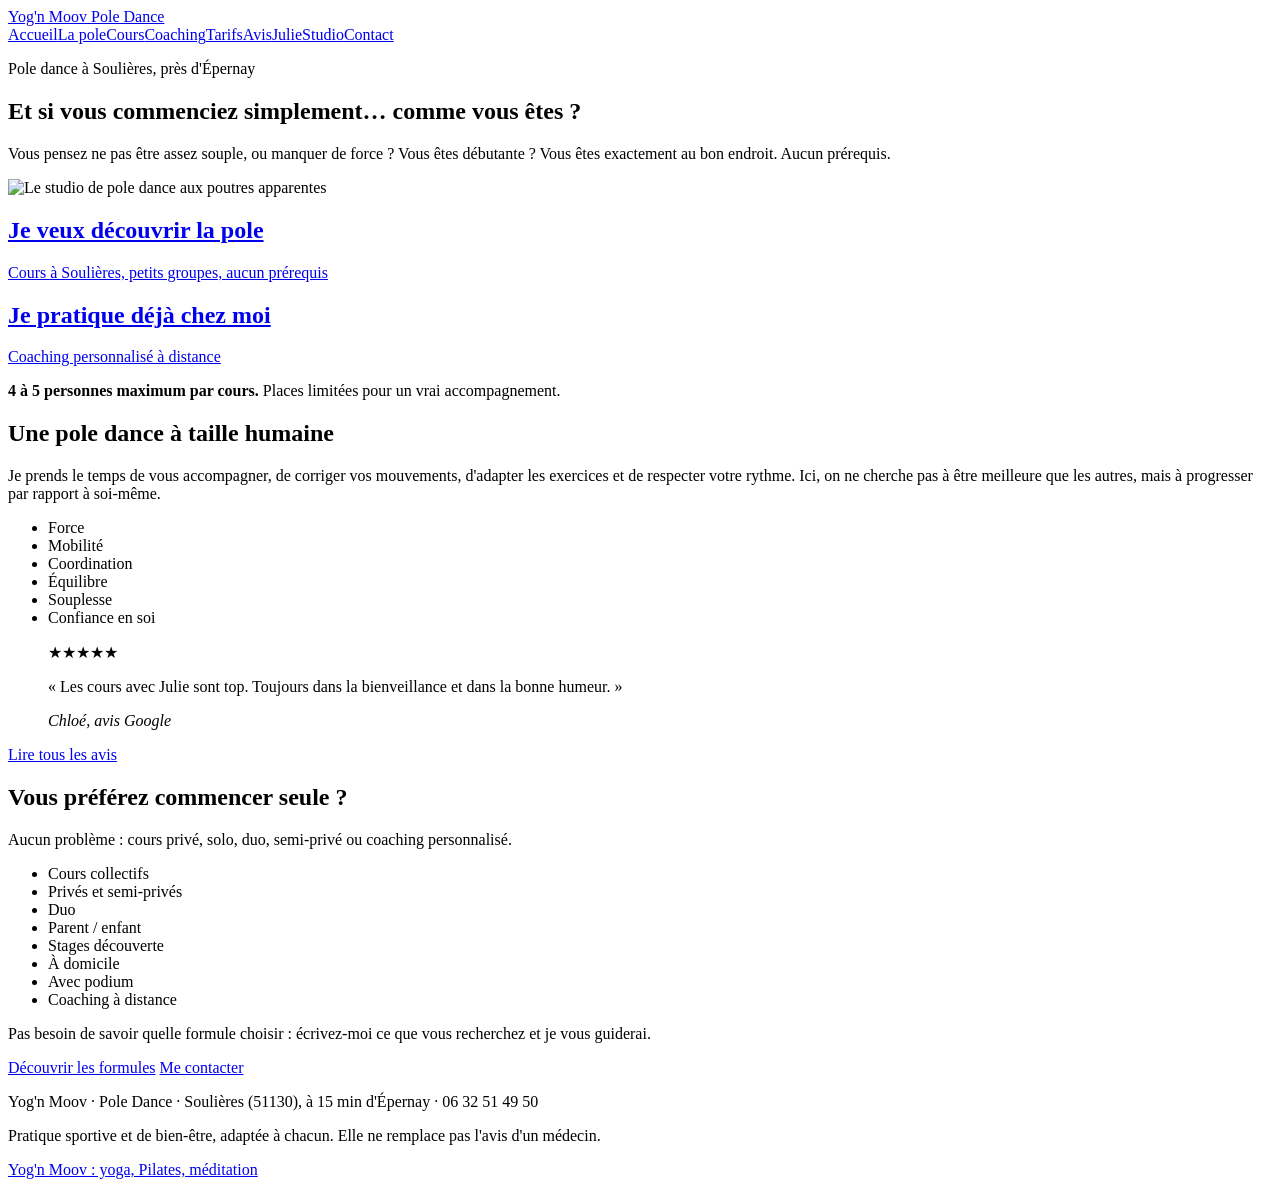
==== index.html @ 4a25c219 "Add files via upload" ====
<!DOCTYPE html>
<html lang="fr"><head><meta charset="utf-8"><meta name="viewport" content="width=device-width, initial-scale=1">
<title>Pole dance près d'Épernay | Yog'n Moov Pole Dance</title><meta name="description" content="Pole dance à Soulières, à 15 minutes d'Épernay : petits groupes de 4 à 5 personnes, aucun prérequis, ambiance bienveillante.">
<link href="https://fonts.googleapis.com/css2?family=Kaushan+Script&family=Nunito+Sans:wght@400;700&display=swap" rel="stylesheet">
<link rel="stylesheet" href="style.css"></head><body>
<header><a class="logo" href="index.html">Yog'n Moov <span>Pole Dance</span></a><nav><a href="index.html" aria-current="page">Accueil</a><a href="pole.html">La pole</a><a href="cours.html">Cours</a><a href="coaching.html">Coaching</a><a href="tarifs.html">Tarifs</a><a href="avis.html">Avis</a><a href="julie.html">Julie</a><a href="studio.html">Studio</a><a href="contact.html">Contact</a></nav></header>
<main>
<section class="hero"><div><p class="kicker">Pole dance à Soulières, près d'Épernay</p><h1>Et si vous commenciez simplement… comme vous êtes ?</h1>
<p class="lead">Vous pensez ne pas être assez souple, ou manquer de force ? Vous êtes débutante ? Vous êtes exactement au bon endroit. Aucun prérequis.</p></div>
<img src="images/studio-assise.jpg" alt="Le studio de pole dance aux poutres apparentes" width="700" height="1489"></section>
<section class="doors"><a class="door" href="cours.html"><h2>Je veux découvrir la pole</h2><p>Cours à Soulières, petits groupes, aucun prérequis</p></a>
<a class="door alt" href="coaching.html"><h2>Je pratique déjà chez moi</h2><p>Coaching personnalisé à distance</p></a></section>
<section class="band"><p><b>4 à 5 personnes maximum par cours.</b> Places limitées pour un vrai accompagnement.</p></section>
<section><h2>Une pole dance à taille humaine</h2>
<p>Je prends le temps de vous accompagner, de corriger vos mouvements, d'adapter les exercices et de respecter votre rythme. Ici, on ne cherche pas à être meilleure que les autres, mais à progresser par rapport à soi-même.</p>
<ul class="chips"><li>Force</li><li>Mobilité</li><li>Coordination</li><li>Équilibre</li><li>Souplesse</li><li>Confiance en soi</li></ul></section>
<section><blockquote class="quote"><p class="stars" aria-label="5 étoiles sur 5">★★★★★</p><p>« Les cours avec Julie sont top. Toujours dans la bienveillance et dans la bonne humeur. »</p><cite>Chloé, avis Google</cite></blockquote><p><a href="avis.html">Lire tous les avis</a></p></section>
<section class="soft"><h2>Vous préférez commencer seule ?</h2>
<p>Aucun problème : cours privé, solo, duo, semi-privé ou coaching personnalisé.</p>
<ul class="chips"><li>Cours collectifs</li><li>Privés et semi-privés</li><li>Duo</li><li>Parent / enfant</li><li>Stages découverte</li><li>À domicile</li><li>Avec podium</li><li>Coaching à distance</li></ul>
<p>Pas besoin de savoir quelle formule choisir : écrivez-moi ce que vous recherchez et je vous guiderai.</p>
<p><a class="btn" href="cours.html">Découvrir les formules</a> <a class="btn alt" href="contact.html">Me contacter</a></p></section></main>
<footer><p>Yog'n Moov · Pole Dance · Soulières (51130), à 15 min d'Épernay · 06 32 51 49 50</p>
<p>Pratique sportive et de bien-être, adaptée à chacun. Elle ne remplace pas l'avis d'un médecin.</p>
<p><a href="https://www.yognmoov.fr">Yog'n Moov : yoga, Pilates, méditation</a></p></footer></body></html>
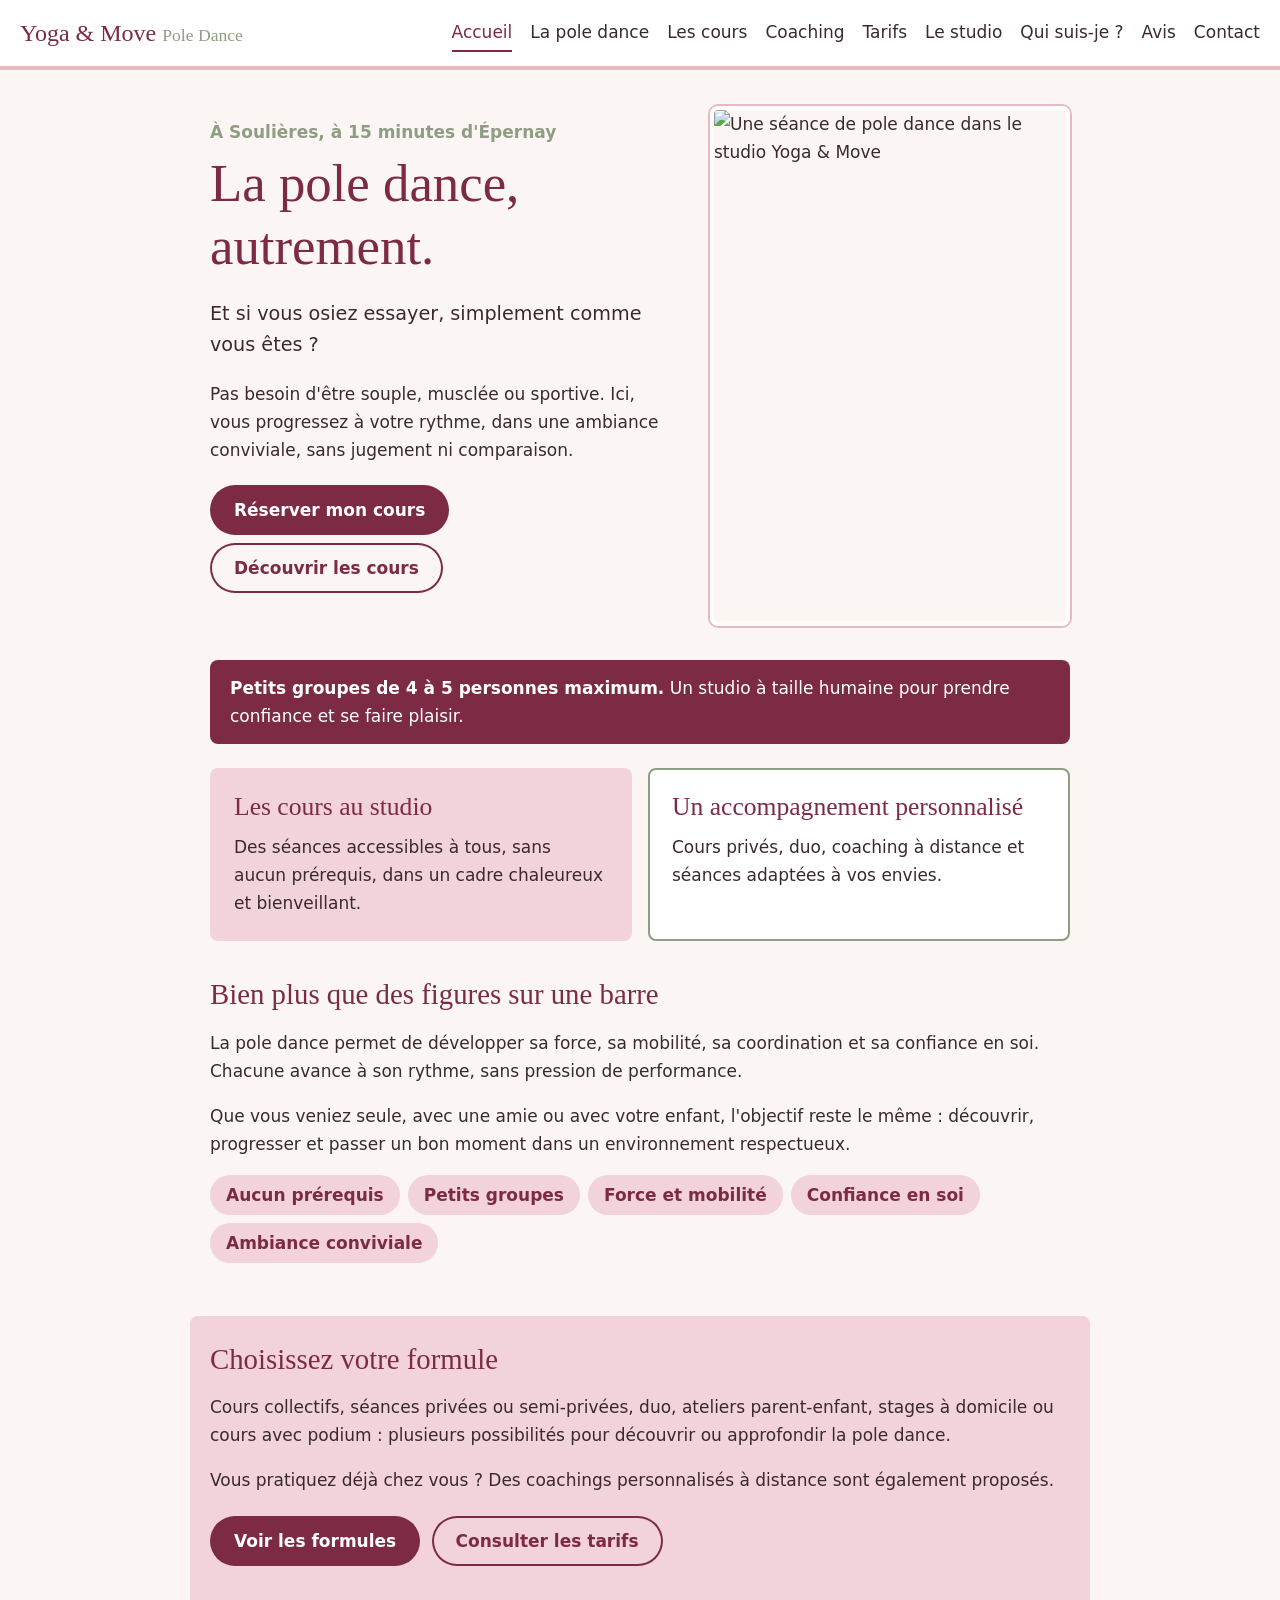
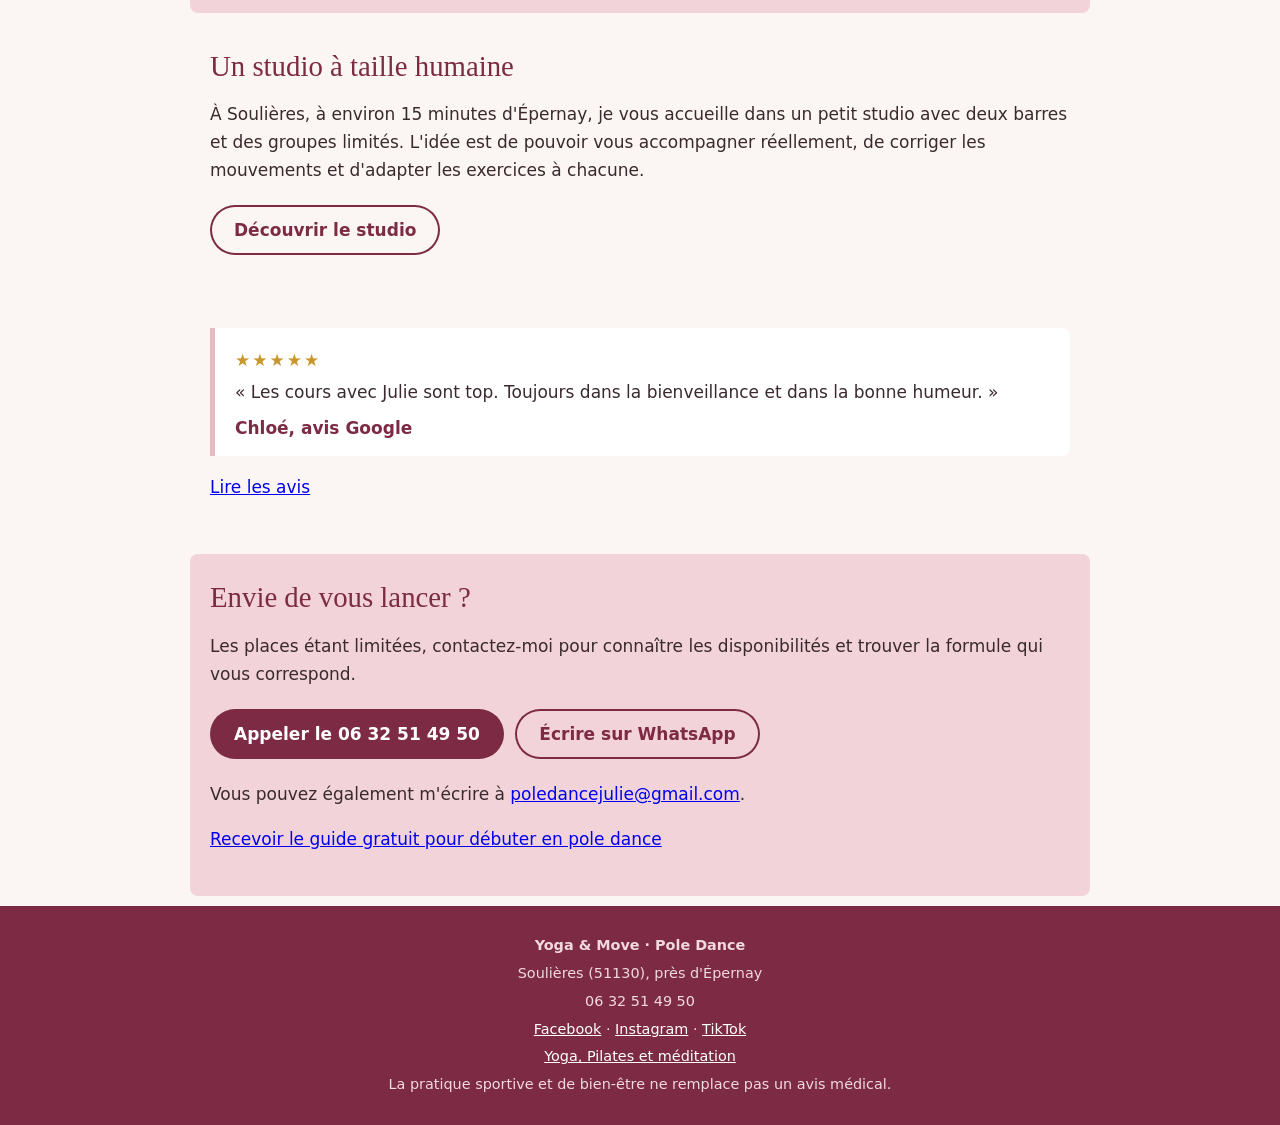
==== commit dc62ac13: "Revise index.html Updated the HTML structure and content for the pole dance website, including chang" ====
--- a/index.html
+++ b/index.html
@@ -1,25 +1,214 @@
+
 <!DOCTYPE html>
-<html lang="fr"><head><meta charset="utf-8"><meta name="viewport" content="width=device-width, initial-scale=1">
-<title>Pole dance près d'Épernay | Yog'n Moov Pole Dance</title><meta name="description" content="Pole dance à Soulières, à 15 minutes d'Épernay : petits groupes de 4 à 5 personnes, aucun prérequis, ambiance bienveillante.">
-<link href="https://fonts.googleapis.com/css2?family=Kaushan+Script&family=Nunito+Sans:wght@400;700&display=swap" rel="stylesheet">
-<link rel="stylesheet" href="style.css"></head><body>
-<header><a class="logo" href="index.html">Yog'n Moov <span>Pole Dance</span></a><nav><a href="index.html" aria-current="page">Accueil</a><a href="pole.html">La pole</a><a href="cours.html">Cours</a><a href="coaching.html">Coaching</a><a href="tarifs.html">Tarifs</a><a href="avis.html">Avis</a><a href="julie.html">Julie</a><a href="studio.html">Studio</a><a href="contact.html">Contact</a></nav></header>
+<html lang="fr">
+<head>
+  <meta charset="UTF-8">
+  <meta name="viewport" content="width=device-width, initial-scale=1">
+
+  <title>Pole Dance près d'Épernay | Yoga & Move Pole Dance</title>
+  <meta name="description" content="Découvrez la pole dance à Soulières, près d'Épernay. Petits groupes de 4 à 5 personnes, aucun prérequis, cours bienveillants, privés et coachings personnalisés.">
+
+  <link rel="stylesheet" href="style.css">
+</head>
+
+<body>
+
+<header>
+  <a class="logo" href="index.html">
+    Yoga &amp; Move <span>Pole Dance</span>
+  </a>
+
+  <nav>
+    <a href="index.html" aria-current="page">Accueil</a>
+    <a href="pole.html">La pole dance</a>
+    <a href="cours.html">Les cours</a>
+    <a href="coaching.html">Coaching</a>
+    <a href="tarifs.html">Tarifs</a>
+    <a href="studio.html">Le studio</a>
+    <a href="julie.html">Qui suis-je ?</a>
+    <a href="avis.html">Avis</a>
+    <a href="contact.html">Contact</a>
+  </nav>
+</header>
+
 <main>
-<section class="hero"><div><p class="kicker">Pole dance à Soulières, près d'Épernay</p><h1>Et si vous commenciez simplement… comme vous êtes ?</h1>
-<p class="lead">Vous pensez ne pas être assez souple, ou manquer de force ? Vous êtes débutante ? Vous êtes exactement au bon endroit. Aucun prérequis.</p></div>
-<img src="images/studio-assise.jpg" alt="Le studio de pole dance aux poutres apparentes" width="700" height="1489"></section>
-<section class="doors"><a class="door" href="cours.html"><h2>Je veux découvrir la pole</h2><p>Cours à Soulières, petits groupes, aucun prérequis</p></a>
-<a class="door alt" href="coaching.html"><h2>Je pratique déjà chez moi</h2><p>Coaching personnalisé à distance</p></a></section>
-<section class="band"><p><b>4 à 5 personnes maximum par cours.</b> Places limitées pour un vrai accompagnement.</p></section>
-<section><h2>Une pole dance à taille humaine</h2>
-<p>Je prends le temps de vous accompagner, de corriger vos mouvements, d'adapter les exercices et de respecter votre rythme. Ici, on ne cherche pas à être meilleure que les autres, mais à progresser par rapport à soi-même.</p>
-<ul class="chips"><li>Force</li><li>Mobilité</li><li>Coordination</li><li>Équilibre</li><li>Souplesse</li><li>Confiance en soi</li></ul></section>
-<section><blockquote class="quote"><p class="stars" aria-label="5 étoiles sur 5">★★★★★</p><p>« Les cours avec Julie sont top. Toujours dans la bienveillance et dans la bonne humeur. »</p><cite>Chloé, avis Google</cite></blockquote><p><a href="avis.html">Lire tous les avis</a></p></section>
-<section class="soft"><h2>Vous préférez commencer seule ?</h2>
-<p>Aucun problème : cours privé, solo, duo, semi-privé ou coaching personnalisé.</p>
-<ul class="chips"><li>Cours collectifs</li><li>Privés et semi-privés</li><li>Duo</li><li>Parent / enfant</li><li>Stages découverte</li><li>À domicile</li><li>Avec podium</li><li>Coaching à distance</li></ul>
-<p>Pas besoin de savoir quelle formule choisir : écrivez-moi ce que vous recherchez et je vous guiderai.</p>
-<p><a class="btn" href="cours.html">Découvrir les formules</a> <a class="btn alt" href="contact.html">Me contacter</a></p></section></main>
-<footer><p>Yog'n Moov · Pole Dance · Soulières (51130), à 15 min d'Épernay · 06 32 51 49 50</p>
-<p>Pratique sportive et de bien-être, adaptée à chacun. Elle ne remplace pas l'avis d'un médecin.</p>
-<p><a href="https://www.yognmoov.fr">Yog'n Moov : yoga, Pilates, méditation</a></p></footer></body></html>+
+  <section class="hero">
+    <div>
+      <p class="kicker">À Soulières, à 15 minutes d'Épernay</p>
+
+      <h1>La pole dance, autrement.</h1>
+
+      <p class="lead">
+        Et si vous osiez essayer, simplement comme vous êtes ?
+      </p>
+
+      <p>
+        Pas besoin d'être souple, musclée ou sportive.
+        Ici, vous progressez à votre rythme, dans une ambiance
+        conviviale, sans jugement ni comparaison.
+      </p>
+
+      <p>
+        <a class="btn" href="contact.html">Réserver mon cours</a>
+        <a class="btn alt" href="cours.html">Découvrir les cours</a>
+      </p>
+    </div>
+
+    <img
+      src="images/studio-assise.jpg"
+      alt="Une séance de pole dance dans le studio Yoga & Move"
+      width="700"
+      height="1489"
+    >
+  </section>
+
+  <section class="band">
+    <p>
+      <b>Petits groupes de 4 à 5 personnes maximum.</b>
+      Un studio à taille humaine pour prendre confiance et se faire plaisir.
+    </p>
+  </section>
+
+  <section class="doors">
+    <a class="door" href="cours.html">
+      <h2>Les cours au studio</h2>
+      <p>
+        Des séances accessibles à tous, sans aucun prérequis,
+        dans un cadre chaleureux et bienveillant.
+      </p>
+    </a>
+
+    <a class="door alt" href="coaching.html">
+      <h2>Un accompagnement personnalisé</h2>
+      <p>
+        Cours privés, duo, coaching à distance et séances adaptées
+        à vos envies.
+      </p>
+    </a>
+  </section>
+
+  <section>
+    <h2>Bien plus que des figures sur une barre</h2>
+
+    <p>
+      La pole dance permet de développer sa force, sa mobilité,
+      sa coordination et sa confiance en soi. Chacune avance à son
+      rythme, sans pression de performance.
+    </p>
+
+    <p>
+      Que vous veniez seule, avec une amie ou avec votre enfant,
+      l'objectif reste le même : découvrir, progresser et passer
+      un bon moment dans un environnement respectueux.
+    </p>
+
+    <ul class="chips">
+      <li>Aucun prérequis</li>
+      <li>Petits groupes</li>
+      <li>Force et mobilité</li>
+      <li>Confiance en soi</li>
+      <li>Ambiance conviviale</li>
+    </ul>
+  </section>
+
+  <section class="soft">
+    <h2>Choisissez votre formule</h2>
+
+    <p>
+      Cours collectifs, séances privées ou semi-privées, duo,
+      ateliers parent-enfant, stages à domicile ou cours avec podium :
+      plusieurs possibilités pour découvrir ou approfondir la pole dance.
+    </p>
+
+    <p>
+      Vous pratiquez déjà chez vous ?
+      Des coachings personnalisés à distance sont également proposés.
+    </p>
+
+    <p>
+      <a class="btn" href="cours.html">Voir les formules</a>
+      <a class="btn alt" href="tarifs.html">Consulter les tarifs</a>
+    </p>
+  </section>
+
+  <section>
+    <h2>Un studio à taille humaine</h2>
+
+    <p>
+      À Soulières, à environ 15 minutes d'Épernay, je vous accueille
+      dans un petit studio avec deux barres et des groupes limités.
+      L'idée est de pouvoir vous accompagner réellement, de corriger
+      les mouvements et d'adapter les exercices à chacune.
+    </p>
+
+    <p>
+      <a class="btn alt" href="studio.html">Découvrir le studio</a>
+    </p>
+  </section>
+
+  <section>
+    <blockquote class="quote">
+      <p class="stars" aria-label="5 étoiles sur 5">★★★★★</p>
+      <p>
+        « Les cours avec Julie sont top. Toujours dans la bienveillance
+        et dans la bonne humeur. »
+      </p>
+      <cite>Chloé, avis Google</cite>
+    </blockquote>
+
+    <p><a href="avis.html">Lire les avis</a></p>
+  </section>
+
+  <section class="soft">
+    <h2>Envie de vous lancer ?</h2>
+
+    <p>
+      Les places étant limitées, contactez-moi pour connaître
+      les disponibilités et trouver la formule qui vous correspond.
+    </p>
+
+    <p>
+      <a class="btn" href="tel:+33632514950">Appeler le 06 32 51 49 50</a>
+      <a class="btn alt" href="https://wa.me/33632514950">Écrire sur WhatsApp</a>
+    </p>
+
+    <p>
+      Vous pouvez également m'écrire à
+      <a href="mailto:poledancejulie@gmail.com">poledancejulie@gmail.com</a>.
+    </p>
+
+    <p>
+      <a href="https://julieprevost.systeme.io/561b142c">
+        Recevoir le guide gratuit pour débuter en pole dance
+      </a>
+    </p>
+  </section>
+
+</main>
+
+<footer>
+  <p><b>Yoga &amp; Move · Pole Dance</b></p>
+  <p>Soulières (51130), près d'Épernay</p>
+  <p>06 32 51 49 50</p>
+
+  <p>
+    <a href="https://www.facebook.com/share/17JPoeD2sn/">Facebook</a> ·
+    <a href="https://instagram.com/yognmoov_julie?rpxt=eHNpNGN0bmpyZjcz">Instagram</a> ·
+    <a href="https://www.tiktok.com/@yogn.moov?_r=1&_t=ZN-9AP1Zvefj8Q">TikTok</a>
+  </p>
+
+  <p>
+    <a href="https://www.yognmoov.fr">
+      Yoga, Pilates et méditation
+    </a>
+  </p>
+
+  <p>
+    La pratique sportive et de bien-être ne remplace pas
+    un avis médical.
+  </p>
+</footer>
+
+</body>
+</html>
--- a/style.css
+++ b/style.css
@@ -0,0 +1,25 @@
+:root{--bordeaux:#7d2b45;--rose:#f1d3d9;--poudre:#e9b9c2;--sauge:#8f9d84;--fond:#fbf6f4;--txt:#3a2a2e}
+*{box-sizing:border-box}body{margin:0;font:17px/1.65 "Nunito Sans",system-ui,sans-serif;color:var(--txt);background:var(--fond)}
+h1,h2,.logo,.defs dt{font-family:"Kaushan Script",Georgia,cursive;font-weight:400;color:var(--bordeaux);line-height:1.2}
+header{background:#fff;padding:14px 20px;display:flex;flex-wrap:wrap;gap:10px 24px;align-items:center;justify-content:space-between;border-bottom:4px solid var(--poudre)}
+.logo{text-decoration:none;font-size:1.5rem}.logo span{color:var(--sauge);font-size:1.1rem}
+nav{display:flex;flex-wrap:wrap;gap:4px 18px}nav a{color:var(--txt);text-decoration:none;padding:4px 0;border-bottom:2px solid transparent}
+nav a:hover,nav a[aria-current]{color:var(--bordeaux);border-color:var(--bordeaux)}
+main{max-width:900px;margin:0 auto;padding:0 20px}section{padding:26px 0}
+.soft{background:var(--rose);margin:10px -20px;padding:26px 20px;border-radius:8px}
+h1{font-size:clamp(2.2rem,7vw,3.3rem);margin:0 0 12px}h2{font-size:1.8rem;margin:0 0 10px}
+.kicker{color:var(--sauge);font-weight:700;margin:0 0 6px}.lead{font-size:1.2rem;max-width:34em}
+.hero{display:flex;align-items:center;gap:30px;padding:36px 0 20px}.hero>div{flex:1.2}
+.hero img{flex:1;min-width:0;width:100%;max-width:360px;height:auto;max-height:520px;object-fit:cover;border-radius:8px;border:4px solid #fff;box-shadow:0 0 0 2px var(--poudre)}
+.band{background:var(--bordeaux);color:#fff;padding:14px 20px;border-radius:8px;margin:14px 0}.band p{margin:0}
+.btn{display:inline-block;background:var(--bordeaux);color:#fff;padding:11px 24px;border-radius:999px;text-decoration:none;font-weight:700;margin:4px 6px 4px 0}
+.btn.alt{background:transparent;box-shadow:inset 0 0 0 2px var(--bordeaux);color:var(--bordeaux)}.btn:hover{background:var(--sauge);color:#fff}
+a:focus-visible{outline:3px solid var(--sauge);outline-offset:3px}
+.chips{display:flex;flex-wrap:wrap;gap:8px;padding:0;list-style:none}.chips li{background:var(--rose);color:var(--bordeaux);padding:6px 16px;border-radius:999px;font-weight:700}
+.defs dt{font-size:1.5rem;margin-top:20px}.defs dd{margin:2px 0 0}
+table{width:100%;border-collapse:collapse;background:#fff}th,td{text-align:left;padding:12px 14px;border-bottom:1px solid var(--rose)}th{color:var(--bordeaux)}td{font-weight:700}
+footer{background:var(--bordeaux);color:#f1d9df;text-align:center;padding:24px 20px;font-size:.9rem}footer p{margin:4px 0}footer a{color:#fff}
+.doors{display:grid;grid-template-columns:repeat(auto-fit,minmax(260px,1fr));gap:16px;padding:10px 0}.door{display:block;background:var(--rose);padding:22px;border-radius:8px;text-decoration:none;color:var(--txt);border:2px solid transparent}.door.alt{background:#fff;border-color:var(--sauge)}.door:hover{border-color:var(--bordeaux)}.door h2{font-size:1.6rem}.door p{margin:0}
+.gallery{display:grid;grid-template-columns:repeat(auto-fit,minmax(260px,1fr));gap:14px}.gallery img{width:100%;height:420px;object-fit:cover;border-radius:8px;border:4px solid #fff;box-shadow:0 0 0 2px var(--poudre)}
+.quote{background:#fff;border-left:5px solid var(--poudre);padding:14px 20px;margin:0 0 16px;border-radius:0 8px 8px 0}.quote p{margin:4px 0}.stars{color:#c9962b;letter-spacing:2px}.quote cite{display:block;margin-top:8px;font-style:normal;font-weight:700;color:var(--bordeaux)}
+@media(max-width:640px){.hero{flex-direction:column;align-items:flex-start;gap:18px}.hero img{max-width:100%;max-height:420px}}
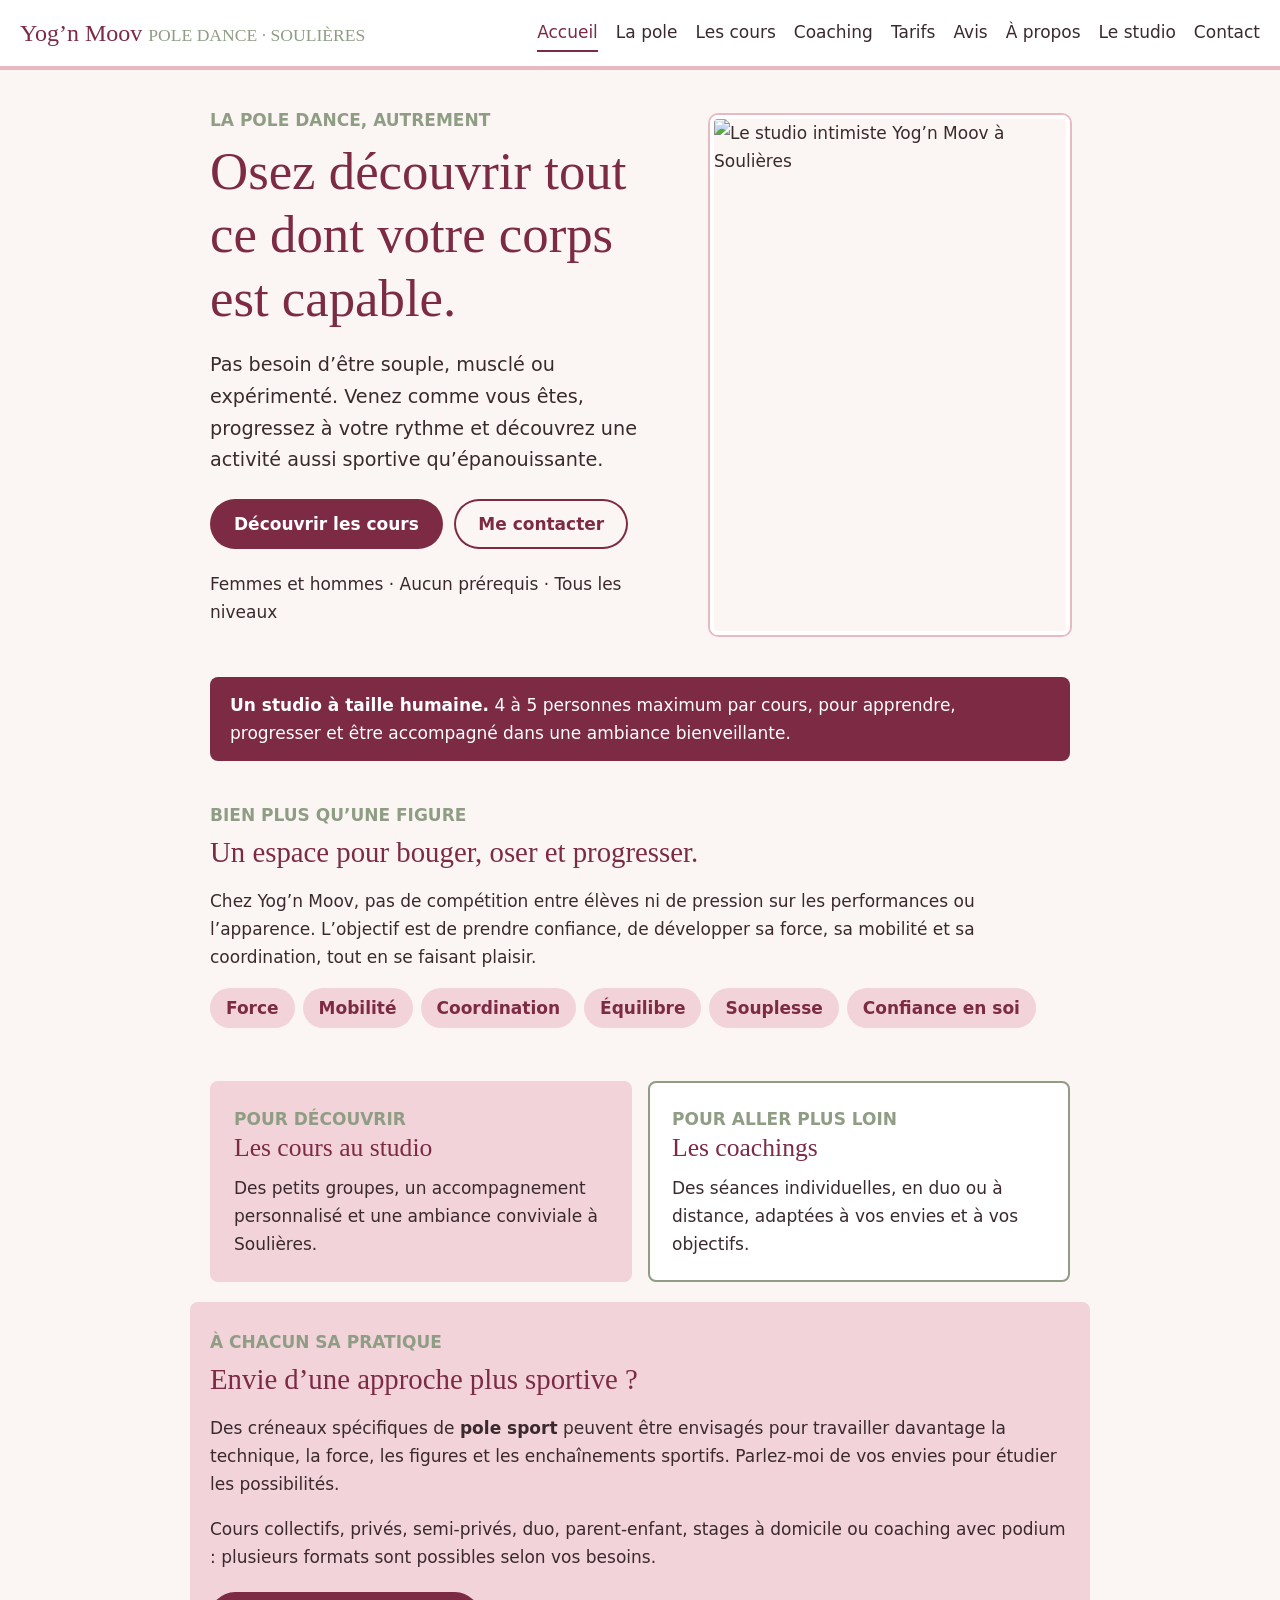
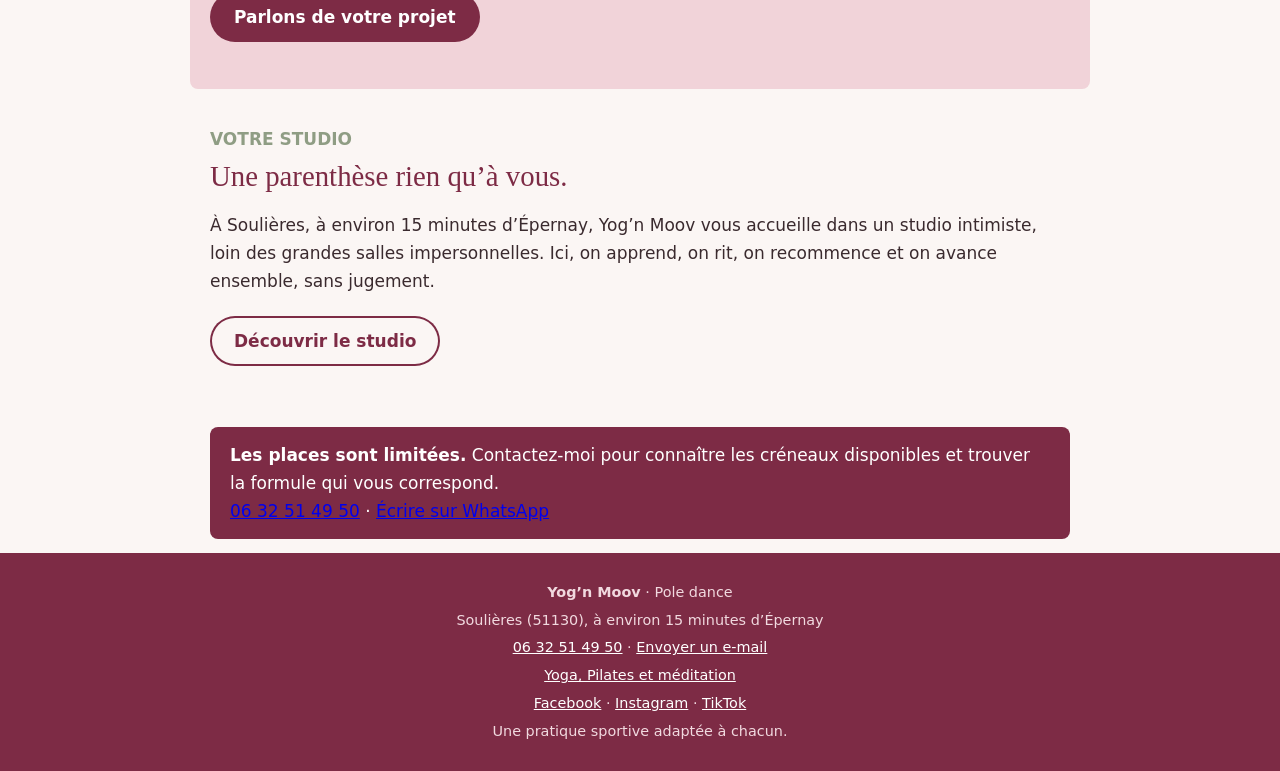
==== commit ee3852dc: "ndex.html Updated branding and content for Yog’n Moov, enhancing the overall messaging and user expe" ====
--- a/index.html
+++ b/index.html
@@ -2,11 +2,11 @@
 <!DOCTYPE html>
 <html lang="fr">
 <head>
-  <meta charset="UTF-8">
+  <meta charset="utf-8">
   <meta name="viewport" content="width=device-width, initial-scale=1">
 
-  <title>Pole Dance près d'Épernay | Yoga & Move Pole Dance</title>
-  <meta name="description" content="Découvrez la pole dance à Soulières, près d'Épernay. Petits groupes de 4 à 5 personnes, aucun prérequis, cours bienveillants, privés et coachings personnalisés.">
+  <title>Yog’n Moov | Pole dance près d’Épernay</title>
+  <meta name="description" content="Yog’n Moov, studio de pole dance à Soulières près d’Épernay. Cours pour femmes et hommes, petits groupes, aucun prérequis et créneaux possibles de pole sport.">
 
   <link rel="stylesheet" href="style.css">
 </head>
@@ -15,18 +15,19 @@
 
 <header>
   <a class="logo" href="index.html">
-    Yoga &amp; Move <span>Pole Dance</span>
+    Yog’n Moov
+    <span>POLE DANCE · SOULIÈRES</span>
   </a>
 
   <nav>
     <a href="index.html" aria-current="page">Accueil</a>
-    <a href="pole.html">La pole dance</a>
+    <a href="pole.html">La pole</a>
     <a href="cours.html">Les cours</a>
     <a href="coaching.html">Coaching</a>
     <a href="tarifs.html">Tarifs</a>
+    <a href="avis.html">Avis</a>
+    <a href="julie.html">À propos</a>
     <a href="studio.html">Le studio</a>
-    <a href="julie.html">Qui suis-je ?</a>
-    <a href="avis.html">Avis</a>
     <a href="contact.html">Contact</a>
   </nav>
 </header>
@@ -35,111 +36,113 @@
 
   <section class="hero">
     <div>
-      <p class="kicker">À Soulières, à 15 minutes d'Épernay</p>
+      <p class="kicker">LA POLE DANCE, AUTREMENT</p>
 
-      <h1>La pole dance, autrement.</h1>
+      <h1>Osez découvrir tout ce dont votre corps est capable.</h1>
 
       <p class="lead">
-        Et si vous osiez essayer, simplement comme vous êtes ?
+        Pas besoin d’être souple, musclé ou expérimenté.
+        Venez comme vous êtes, progressez à votre rythme
+        et découvrez une activité aussi sportive qu’épanouissante.
       </p>
 
       <p>
-        Pas besoin d'être souple, musclée ou sportive.
-        Ici, vous progressez à votre rythme, dans une ambiance
-        conviviale, sans jugement ni comparaison.
+        <a class="btn" href="cours.html">Découvrir les cours</a>
+        <a class="btn alt" href="contact.html">Me contacter</a>
       </p>
 
-      <p>
-        <a class="btn" href="contact.html">Réserver mon cours</a>
-        <a class="btn alt" href="cours.html">Découvrir les cours</a>
+      <p class="hero-note">
+        Femmes et hommes · Aucun prérequis · Tous les niveaux
       </p>
     </div>
 
     <img
       src="images/studio-assise.jpg"
-      alt="Une séance de pole dance dans le studio Yoga & Move"
+      alt="Le studio intimiste Yog’n Moov à Soulières"
       width="700"
-      height="1489"
-    >
+      height="1489">
   </section>
 
   <section class="band">
     <p>
-      <b>Petits groupes de 4 à 5 personnes maximum.</b>
-      Un studio à taille humaine pour prendre confiance et se faire plaisir.
+      <strong>Un studio à taille humaine.</strong>
+      4 à 5 personnes maximum par cours, pour apprendre,
+      progresser et être accompagné dans une ambiance bienveillante.
     </p>
+  </section>
+
+  <section>
+    <p class="kicker">BIEN PLUS QU’UNE FIGURE</p>
+    <h2>Un espace pour bouger, oser et progresser.</h2>
+
+    <p>
+      Chez Yog’n Moov, pas de compétition entre élèves ni de pression
+      sur les performances ou l’apparence. L’objectif est de prendre
+      confiance, de développer sa force, sa mobilité et sa coordination,
+      tout en se faisant plaisir.
+    </p>
+
+    <ul class="chips">
+      <li>Force</li>
+      <li>Mobilité</li>
+      <li>Coordination</li>
+      <li>Équilibre</li>
+      <li>Souplesse</li>
+      <li>Confiance en soi</li>
+    </ul>
   </section>
 
   <section class="doors">
     <a class="door" href="cours.html">
+      <p class="kicker">POUR DÉCOUVRIR</p>
       <h2>Les cours au studio</h2>
       <p>
-        Des séances accessibles à tous, sans aucun prérequis,
-        dans un cadre chaleureux et bienveillant.
+        Des petits groupes, un accompagnement personnalisé
+        et une ambiance conviviale à Soulières.
       </p>
     </a>
 
     <a class="door alt" href="coaching.html">
-      <h2>Un accompagnement personnalisé</h2>
+      <p class="kicker">POUR ALLER PLUS LOIN</p>
+      <h2>Les coachings</h2>
       <p>
-        Cours privés, duo, coaching à distance et séances adaptées
-        à vos envies.
+        Des séances individuelles, en duo ou à distance,
+        adaptées à vos envies et à vos objectifs.
       </p>
     </a>
   </section>
 
-  <section>
-    <h2>Bien plus que des figures sur une barre</h2>
+  <section class="soft">
+    <p class="kicker">À CHACUN SA PRATIQUE</p>
+    <h2>Envie d’une approche plus sportive ?</h2>
 
     <p>
-      La pole dance permet de développer sa force, sa mobilité,
-      sa coordination et sa confiance en soi. Chacune avance à son
-      rythme, sans pression de performance.
+      Des créneaux spécifiques de <strong>pole sport</strong> peuvent
+      être envisagés pour travailler davantage la technique,
+      la force, les figures et les enchaînements sportifs.
+      Parlez-moi de vos envies pour étudier les possibilités.
     </p>
 
     <p>
-      Que vous veniez seule, avec une amie ou avec votre enfant,
-      l'objectif reste le même : découvrir, progresser et passer
-      un bon moment dans un environnement respectueux.
-    </p>
-
-    <ul class="chips">
-      <li>Aucun prérequis</li>
-      <li>Petits groupes</li>
-      <li>Force et mobilité</li>
-      <li>Confiance en soi</li>
-      <li>Ambiance conviviale</li>
-    </ul>
-  </section>
-
-  <section class="soft">
-    <h2>Choisissez votre formule</h2>
-
-    <p>
-      Cours collectifs, séances privées ou semi-privées, duo,
-      ateliers parent-enfant, stages à domicile ou cours avec podium :
-      plusieurs possibilités pour découvrir ou approfondir la pole dance.
+      Cours collectifs, privés, semi-privés, duo, parent-enfant,
+      stages à domicile ou coaching avec podium : plusieurs formats
+      sont possibles selon vos besoins.
     </p>
 
     <p>
-      Vous pratiquez déjà chez vous ?
-      Des coachings personnalisés à distance sont également proposés.
-    </p>
-
-    <p>
-      <a class="btn" href="cours.html">Voir les formules</a>
-      <a class="btn alt" href="tarifs.html">Consulter les tarifs</a>
+      <a class="btn" href="contact.html">Parlons de votre projet</a>
     </p>
   </section>
 
   <section>
-    <h2>Un studio à taille humaine</h2>
+    <p class="kicker">VOTRE STUDIO</p>
+    <h2>Une parenthèse rien qu’à vous.</h2>
 
     <p>
-      À Soulières, à environ 15 minutes d'Épernay, je vous accueille
-      dans un petit studio avec deux barres et des groupes limités.
-      L'idée est de pouvoir vous accompagner réellement, de corriger
-      les mouvements et d'adapter les exercices à chacune.
+      À Soulières, à environ 15 minutes d’Épernay, Yog’n Moov
+      vous accueille dans un studio intimiste, loin des grandes salles
+      impersonnelles. Ici, on apprend, on rit, on recommence et on
+      avance ensemble, sans jugement.
     </p>
 
     <p>
@@ -147,68 +150,45 @@
     </p>
   </section>
 
-  <section>
-    <blockquote class="quote">
-      <p class="stars" aria-label="5 étoiles sur 5">★★★★★</p>
-      <p>
-        « Les cours avec Julie sont top. Toujours dans la bienveillance
-        et dans la bonne humeur. »
-      </p>
-      <cite>Chloé, avis Google</cite>
-    </blockquote>
-
-    <p><a href="avis.html">Lire les avis</a></p>
-  </section>
-
-  <section class="soft">
-    <h2>Envie de vous lancer ?</h2>
-
+  <section class="band">
     <p>
-      Les places étant limitées, contactez-moi pour connaître
-      les disponibilités et trouver la formule qui vous correspond.
+      <strong>Les places sont limitées.</strong>
+      Contactez-moi pour connaître les créneaux disponibles
+      et trouver la formule qui vous correspond.
     </p>
-
     <p>
-      <a class="btn" href="tel:+33632514950">Appeler le 06 32 51 49 50</a>
-      <a class="btn alt" href="https://wa.me/33632514950">Écrire sur WhatsApp</a>
-    </p>
-
-    <p>
-      Vous pouvez également m'écrire à
-      <a href="mailto:poledancejulie@gmail.com">poledancejulie@gmail.com</a>.
-    </p>
-
-    <p>
-      <a href="https://julieprevost.systeme.io/561b142c">
-        Recevoir le guide gratuit pour débuter en pole dance
-      </a>
+      <a href="tel:+33632514950">06 32 51 49 50</a>
+      ·
+      <a href="https://wa.me/33632514950">Écrire sur WhatsApp</a>
     </p>
   </section>
 
 </main>
 
 <footer>
-  <p><b>Yoga &amp; Move · Pole Dance</b></p>
-  <p>Soulières (51130), près d'Épernay</p>
-  <p>06 32 51 49 50</p>
+  <p><strong>Yog’n Moov</strong> · Pole dance</p>
+  <p>Soulières (51130), à environ 15 minutes d’Épernay</p>
+  <p>
+    <a href="tel:+33632514950">06 32 51 49 50</a>
+    ·
+    <a href="mailto:poledancejulie@gmail.com">Envoyer un e-mail</a>
+  </p>
 
   <p>
-    <a href="https://www.facebook.com/share/17JPoeD2sn/">Facebook</a> ·
-    <a href="https://instagram.com/yognmoov_julie?rpxt=eHNpNGN0bmpyZjcz">Instagram</a> ·
+    <a href="https://www.yognmoov.fr">Yoga, Pilates et méditation</a>
+  </p>
+
+  <p>
+    <a href="https://www.facebook.com/share/17JPoeD2sn/">Facebook</a>
+    ·
+    <a href="https://instagram.com/yognmoov_julie?rpxt=eHNpNGN0bmpyZjcz">Instagram</a>
+    ·
     <a href="https://www.tiktok.com/@yogn.moov?_r=1&_t=ZN-9AP1Zvefj8Q">TikTok</a>
   </p>
 
-  <p>
-    <a href="https://www.yognmoov.fr">
-      Yoga, Pilates et méditation
-    </a>
-  </p>
-
-  <p>
-    La pratique sportive et de bien-être ne remplace pas
-    un avis médical.
-  </p>
+  <p>Une pratique sportive adaptée à chacun.</p>
 </footer>
 
 </body>
 </html>
+
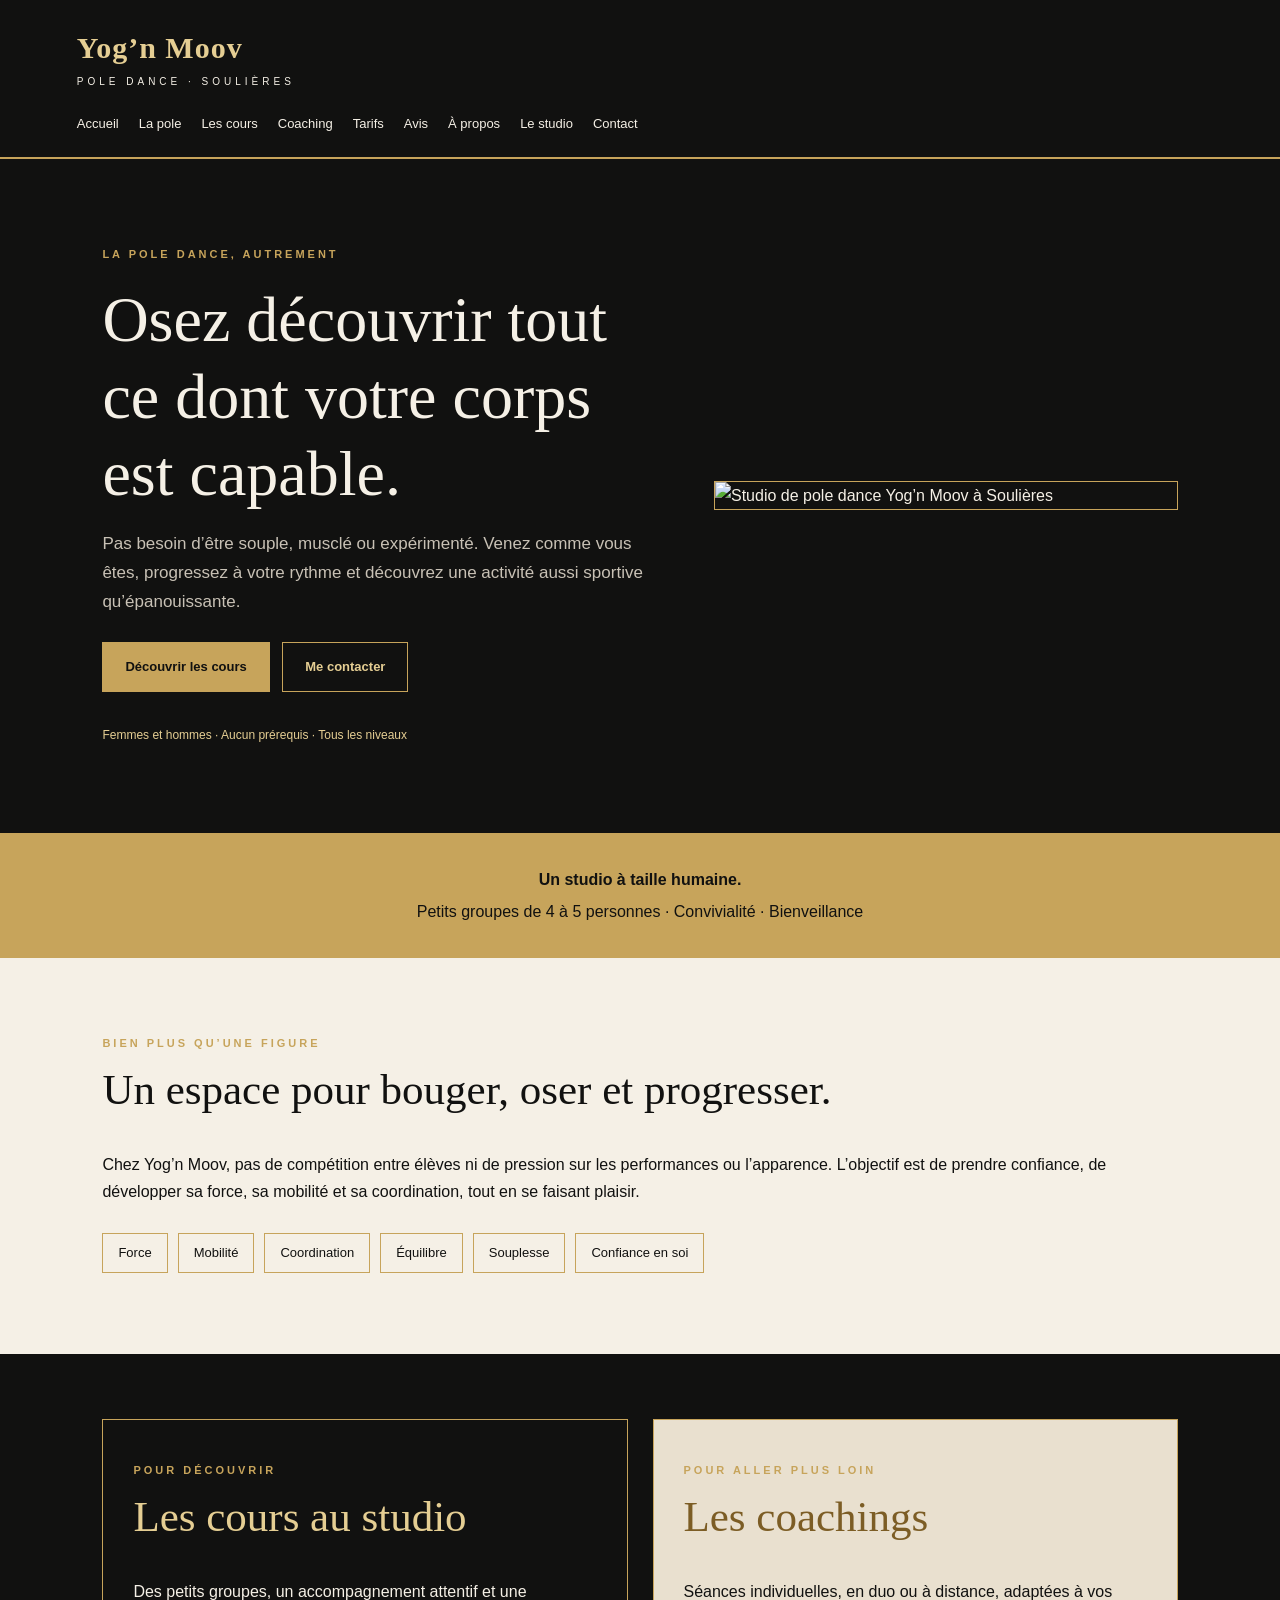
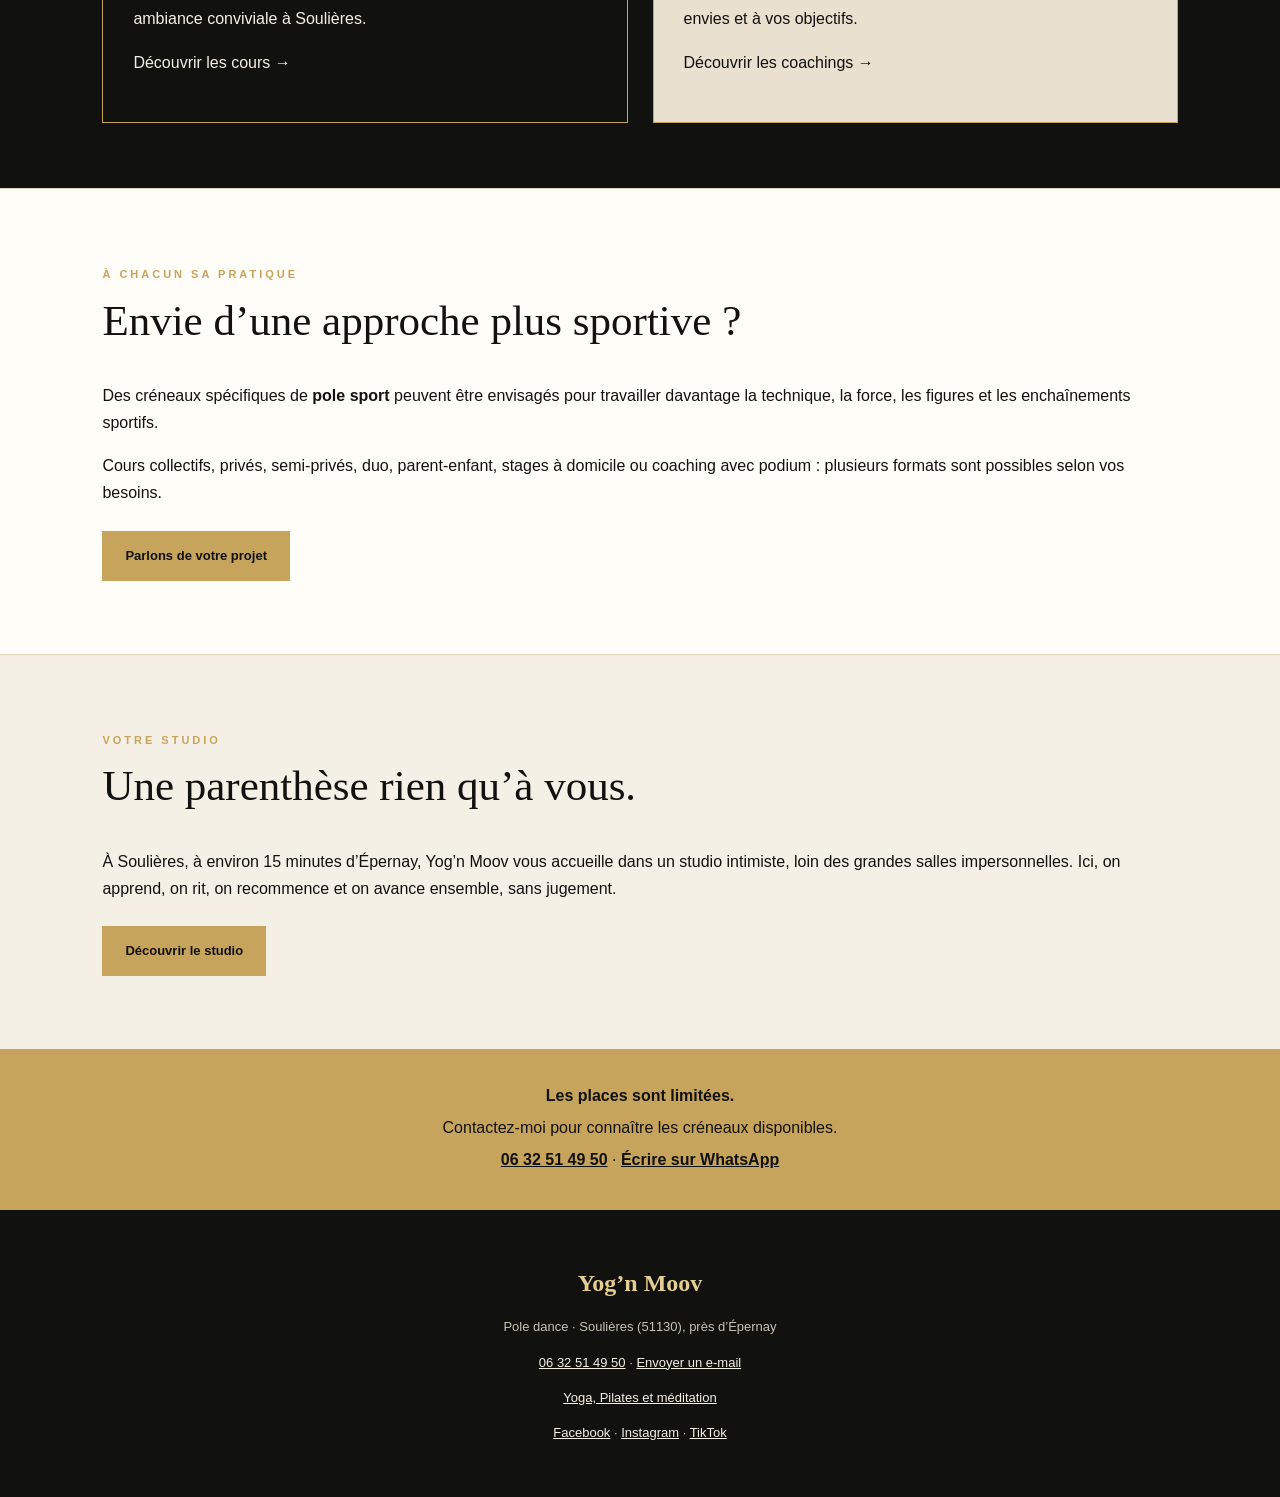
==== commit 325840c3: "Index html Updated HTML structure and styles for the Yog’n Moov website, enhancing the layout and im" ====
--- a/index.html
+++ b/index.html
@@ -1,14 +1,301 @@
+
 
 <!DOCTYPE html>
 <html lang="fr">
 <head>
-  <meta charset="utf-8">
-  <meta name="viewport" content="width=device-width, initial-scale=1">
-
-  <title>Yog’n Moov | Pole dance près d’Épernay</title>
-  <meta name="description" content="Yog’n Moov, studio de pole dance à Soulières près d’Épernay. Cours pour femmes et hommes, petits groupes, aucun prérequis et créneaux possibles de pole sport.">
-
-  <link rel="stylesheet" href="style.css">
+<meta charset="UTF-8">
+<meta name="viewport" content="width=device-width, initial-scale=1">
+
+<title>Yog’n Moov – Pole Dance près d’Épernay</title>
+<meta name="description" content="Yog’n Moov, studio de pole dance à Soulières près d’Épernay. Cours pour femmes et hommes, petits groupes, aucun prérequis et possibilités de pole sport.">
+
+<style>
+:root {
+  --noir: #111110;
+  --noir-doux: #1c1b19;
+  --or: #c7a45b;
+  --or-clair: #e5ce93;
+  --ecru: #f5f0e6;
+  --blanc: #fffdf8;
+  --gris: #c8c1b5;
+}
+
+* {
+  box-sizing: border-box;
+}
+
+html {
+  scroll-behavior: smooth;
+}
+
+body {
+  margin: 0;
+  background: var(--ecru);
+  color: var(--noir);
+  font-family: Arial, Helvetica, sans-serif;
+  line-height: 1.7;
+}
+
+a {
+  color: inherit;
+}
+
+header {
+  background: var(--noir);
+  color: var(--ecru);
+  padding: 22px 6%;
+  border-bottom: 2px solid var(--or);
+}
+
+.logo {
+  display: inline-block;
+  color: var(--or-clair);
+  text-decoration: none;
+  font-family: Georgia, serif;
+  font-size: 30px;
+  font-weight: bold;
+  letter-spacing: 1px;
+}
+
+.logo span {
+  display: block;
+  font-family: Arial, sans-serif;
+  font-size: 10px;
+  letter-spacing: 4px;
+  color: var(--ecru);
+  font-weight: normal;
+}
+
+nav {
+  display: flex;
+  flex-wrap: wrap;
+  gap: 10px 20px;
+  margin-top: 20px;
+}
+
+nav a {
+  text-decoration: none;
+  color: var(--ecru);
+  font-size: 13px;
+}
+
+nav a:hover,
+footer a:hover {
+  color: var(--or-clair);
+}
+
+section {
+  padding: 65px 8%;
+}
+
+.hero {
+  background: var(--noir);
+  color: var(--ecru);
+  display: grid;
+  grid-template-columns: 1.1fr .9fr;
+  align-items: center;
+  gap: 45px;
+  padding-top: 75px;
+  padding-bottom: 75px;
+}
+
+.hero img {
+  display: block;
+  width: 100%;
+  max-height: 540px;
+  object-fit: cover;
+  border: 1px solid var(--or);
+}
+
+.kicker {
+  color: var(--or);
+  text-transform: uppercase;
+  font-size: 11px;
+  letter-spacing: 3px;
+  font-weight: bold;
+}
+
+h1, h2, h3 {
+  font-family: Georgia, "Times New Roman", serif;
+  font-weight: normal;
+  line-height: 1.2;
+}
+
+h1 {
+  font-size: clamp(38px, 5vw, 66px);
+  margin: 18px 0;
+}
+
+h2 {
+  font-size: clamp(30px, 4vw, 43px);
+  margin-top: 10px;
+}
+
+h3 {
+  font-size: 25px;
+}
+
+.lead {
+  font-size: 17px;
+  color: var(--gris);
+}
+
+.hero-note {
+  font-size: 12px;
+  color: var(--or-clair);
+  margin-top: 25px;
+}
+
+.btn {
+  display: inline-block;
+  background: var(--or);
+  color: var(--noir);
+  text-decoration: none;
+  padding: 13px 22px;
+  margin: 8px 8px 8px 0;
+  font-size: 13px;
+  font-weight: bold;
+  border: 1px solid var(--or);
+  transition: .2s;
+}
+
+.btn:hover {
+  background: var(--or-clair);
+}
+
+.btn.alt {
+  background: transparent;
+  color: var(--or-clair);
+}
+
+.btn.alt:hover {
+  background: var(--or);
+  color: var(--noir);
+}
+
+.band {
+  background: var(--or);
+  color: var(--noir);
+  text-align: center;
+  padding: 28px 8%;
+}
+
+.band p {
+  margin: 5px 0;
+}
+
+.band a {
+  font-weight: bold;
+}
+
+.chips {
+  display: flex;
+  flex-wrap: wrap;
+  gap: 10px;
+  list-style: none;
+  padding: 0;
+  margin-top: 28px;
+}
+
+.chips li {
+  border: 1px solid var(--or);
+  padding: 8px 15px;
+  font-size: 13px;
+}
+
+.doors {
+  background: var(--noir);
+  color: var(--ecru);
+  display: grid;
+  grid-template-columns: 1fr 1fr;
+  gap: 25px;
+}
+
+.door {
+  padding: 30px;
+  border: 1px solid var(--or);
+  text-decoration: none;
+  transition: .2s;
+}
+
+.door:hover {
+  background: var(--noir-doux);
+}
+
+.door h2 {
+  color: var(--or-clair);
+}
+
+.door.alt {
+  background: #e9e0cf;
+  color: var(--noir);
+}
+
+.door.alt h2 {
+  color: #7c5d25;
+}
+
+.soft {
+  background: var(--blanc);
+  border-top: 1px solid #dfd3b9;
+  border-bottom: 1px solid #dfd3b9;
+}
+
+footer {
+  background: var(--noir);
+  color: var(--gris);
+  text-align: center;
+  padding: 40px 7%;
+  font-size: 13px;
+  border-top: 3px solid var(--or);
+}
+
+footer strong {
+  color: var(--or-clair);
+  font-family: Georgia, serif;
+  font-size: 24px;
+}
+
+footer a {
+  color: var(--ecru);
+}
+
+@media (max-width: 760px) {
+  header {
+    padding: 20px 6%;
+  }
+
+  .logo {
+    font-size: 26px;
+  }
+
+  nav {
+    gap: 12px 15px;
+  }
+
+  .hero,
+  .doors {
+    grid-template-columns: 1fr;
+  }
+
+  .hero {
+    padding: 45px 7%;
+    gap: 25px;
+  }
+
+  .hero img {
+    max-height: 420px;
+  }
+
+  section {
+    padding: 45px 7%;
+  }
+
+  h1 {
+    font-size: 42px;
+  }
+}
+</style>
 </head>
 
 <body>
@@ -20,7 +307,7 @@
   </a>
 
   <nav>
-    <a href="index.html" aria-current="page">Accueil</a>
+    <a href="index.html">Accueil</a>
     <a href="pole.html">La pole</a>
     <a href="cours.html">Les cours</a>
     <a href="coaching.html">Coaching</a>
@@ -34,149 +321,133 @@
 
 <main>
 
-  <section class="hero">
-    <div>
-      <p class="kicker">LA POLE DANCE, AUTREMENT</p>
-
-      <h1>Osez découvrir tout ce dont votre corps est capable.</h1>
-
-      <p class="lead">
-        Pas besoin d’être souple, musclé ou expérimenté.
-        Venez comme vous êtes, progressez à votre rythme
-        et découvrez une activité aussi sportive qu’épanouissante.
-      </p>
-
-      <p>
-        <a class="btn" href="cours.html">Découvrir les cours</a>
-        <a class="btn alt" href="contact.html">Me contacter</a>
-      </p>
-
-      <p class="hero-note">
-        Femmes et hommes · Aucun prérequis · Tous les niveaux
-      </p>
-    </div>
-
-    <img
-      src="images/studio-assise.jpg"
-      alt="Le studio intimiste Yog’n Moov à Soulières"
-      width="700"
-      height="1489">
-  </section>
-
-  <section class="band">
+<section class="hero">
+  <div>
+    <p class="kicker">La pole dance, autrement</p>
+    <h1>Osez découvrir tout ce dont votre corps est capable.</h1>
+
+    <p class="lead">
+      Pas besoin d’être souple, musclé ou expérimenté.
+      Venez comme vous êtes, progressez à votre rythme et
+      découvrez une activité aussi sportive qu’épanouissante.
+    </p>
+
+    <a class="btn" href="cours.html">Découvrir les cours</a>
+    <a class="btn alt" href="contact.html">Me contacter</a>
+
+    <p class="hero-note">
+      Femmes et hommes · Aucun prérequis · Tous les niveaux
+    </p>
+  </div>
+
+  <img
+    src="images/studio-assise.jpg"
+    alt="Studio de pole dance Yog’n Moov à Soulières">
+</section>
+
+<div class="band">
+  <p><strong>Un studio à taille humaine.</strong></p>
+  <p>Petits groupes de 4 à 5 personnes · Convivialité · Bienveillance</p>
+</div>
+
+<section>
+  <p class="kicker">Bien plus qu’une figure</p>
+  <h2>Un espace pour bouger, oser et progresser.</h2>
+
+  <p>
+    Chez Yog’n Moov, pas de compétition entre élèves ni de pression
+    sur les performances ou l’apparence. L’objectif est de prendre
+    confiance, de développer sa force, sa mobilité et sa coordination,
+    tout en se faisant plaisir.
+  </p>
+
+  <ul class="chips">
+    <li>Force</li>
+    <li>Mobilité</li>
+    <li>Coordination</li>
+    <li>Équilibre</li>
+    <li>Souplesse</li>
+    <li>Confiance en soi</li>
+  </ul>
+</section>
+
+<section class="doors">
+  <a class="door" href="cours.html">
+    <p class="kicker">Pour découvrir</p>
+    <h2>Les cours au studio</h2>
     <p>
-      <strong>Un studio à taille humaine.</strong>
-      4 à 5 personnes maximum par cours, pour apprendre,
-      progresser et être accompagné dans une ambiance bienveillante.
+      Des petits groupes, un accompagnement attentif et une ambiance
+      conviviale à Soulières.
     </p>
-  </section>
-
-  <section>
-    <p class="kicker">BIEN PLUS QU’UNE FIGURE</p>
-    <h2>Un espace pour bouger, oser et progresser.</h2>
-
+    <p>Découvrir les cours →</p>
+  </a>
+
+  <a class="door alt" href="coaching.html">
+    <p class="kicker">Pour aller plus loin</p>
+    <h2>Les coachings</h2>
     <p>
-      Chez Yog’n Moov, pas de compétition entre élèves ni de pression
-      sur les performances ou l’apparence. L’objectif est de prendre
-      confiance, de développer sa force, sa mobilité et sa coordination,
-      tout en se faisant plaisir.
+      Séances individuelles, en duo ou à distance, adaptées
+      à vos envies et à vos objectifs.
     </p>
-
-    <ul class="chips">
-      <li>Force</li>
-      <li>Mobilité</li>
-      <li>Coordination</li>
-      <li>Équilibre</li>
-      <li>Souplesse</li>
-      <li>Confiance en soi</li>
-    </ul>
-  </section>
-
-  <section class="doors">
-    <a class="door" href="cours.html">
-      <p class="kicker">POUR DÉCOUVRIR</p>
-      <h2>Les cours au studio</h2>
-      <p>
-        Des petits groupes, un accompagnement personnalisé
-        et une ambiance conviviale à Soulières.
-      </p>
-    </a>
-
-    <a class="door alt" href="coaching.html">
-      <p class="kicker">POUR ALLER PLUS LOIN</p>
-      <h2>Les coachings</h2>
-      <p>
-        Des séances individuelles, en duo ou à distance,
-        adaptées à vos envies et à vos objectifs.
-      </p>
-    </a>
-  </section>
-
-  <section class="soft">
-    <p class="kicker">À CHACUN SA PRATIQUE</p>
-    <h2>Envie d’une approche plus sportive ?</h2>
-
-    <p>
-      Des créneaux spécifiques de <strong>pole sport</strong> peuvent
-      être envisagés pour travailler davantage la technique,
-      la force, les figures et les enchaînements sportifs.
-      Parlez-moi de vos envies pour étudier les possibilités.
-    </p>
-
-    <p>
-      Cours collectifs, privés, semi-privés, duo, parent-enfant,
-      stages à domicile ou coaching avec podium : plusieurs formats
-      sont possibles selon vos besoins.
-    </p>
-
-    <p>
-      <a class="btn" href="contact.html">Parlons de votre projet</a>
-    </p>
-  </section>
-
-  <section>
-    <p class="kicker">VOTRE STUDIO</p>
-    <h2>Une parenthèse rien qu’à vous.</h2>
-
-    <p>
-      À Soulières, à environ 15 minutes d’Épernay, Yog’n Moov
-      vous accueille dans un studio intimiste, loin des grandes salles
-      impersonnelles. Ici, on apprend, on rit, on recommence et on
-      avance ensemble, sans jugement.
-    </p>
-
-    <p>
-      <a class="btn alt" href="studio.html">Découvrir le studio</a>
-    </p>
-  </section>
-
-  <section class="band">
-    <p>
-      <strong>Les places sont limitées.</strong>
-      Contactez-moi pour connaître les créneaux disponibles
-      et trouver la formule qui vous correspond.
-    </p>
-    <p>
-      <a href="tel:+33632514950">06 32 51 49 50</a>
-      ·
-      <a href="https://wa.me/33632514950">Écrire sur WhatsApp</a>
-    </p>
-  </section>
+    <p>Découvrir les coachings →</p>
+  </a>
+</section>
+
+<section class="soft">
+  <p class="kicker">À chacun sa pratique</p>
+  <h2>Envie d’une approche plus sportive ?</h2>
+
+  <p>
+    Des créneaux spécifiques de <strong>pole sport</strong> peuvent
+    être envisagés pour travailler davantage la technique, la force,
+    les figures et les enchaînements sportifs.
+  </p>
+
+  <p>
+    Cours collectifs, privés, semi-privés, duo, parent-enfant,
+    stages à domicile ou coaching avec podium : plusieurs formats
+    sont possibles selon vos besoins.
+  </p>
+
+  <a class="btn" href="contact.html">Parlons de votre projet</a>
+</section>
+
+<section>
+  <p class="kicker">Votre studio</p>
+  <h2>Une parenthèse rien qu’à vous.</h2>
+
+  <p>
+    À Soulières, à environ 15 minutes d’Épernay, Yog’n Moov vous
+    accueille dans un studio intimiste, loin des grandes salles
+    impersonnelles. Ici, on apprend, on rit, on recommence et on
+    avance ensemble, sans jugement.
+  </p>
+
+  <a class="btn" href="studio.html">Découvrir le studio</a>
+</section>
+
+<div class="band">
+  <p><strong>Les places sont limitées.</strong></p>
+  <p>Contactez-moi pour connaître les créneaux disponibles.</p>
+  <p>
+    <a href="tel:+33632514950">06 32 51 49 50</a>
+    ·
+    <a href="https://wa.me/33632514950">Écrire sur WhatsApp</a>
+  </p>
+</div>
 
 </main>
 
 <footer>
-  <p><strong>Yog’n Moov</strong> · Pole dance</p>
-  <p>Soulières (51130), à environ 15 minutes d’Épernay</p>
+  <p><strong>Yog’n Moov</strong></p>
+  <p>Pole dance · Soulières (51130), près d’Épernay</p>
   <p>
     <a href="tel:+33632514950">06 32 51 49 50</a>
     ·
     <a href="mailto:poledancejulie@gmail.com">Envoyer un e-mail</a>
   </p>
 
-  <p>
-    <a href="https://www.yognmoov.fr">Yoga, Pilates et méditation</a>
-  </p>
+  <p><a href="https://www.yognmoov.fr">Yoga, Pilates et méditation</a></p>
 
   <p>
     <a href="https://www.facebook.com/share/17JPoeD2sn/">Facebook</a>
@@ -185,10 +456,7 @@
     ·
     <a href="https://www.tiktok.com/@yogn.moov?_r=1&_t=ZN-9AP1Zvefj8Q">TikTok</a>
   </p>
-
-  <p>Une pratique sportive adaptée à chacun.</p>
 </footer>
 
 </body>
 </html>
-
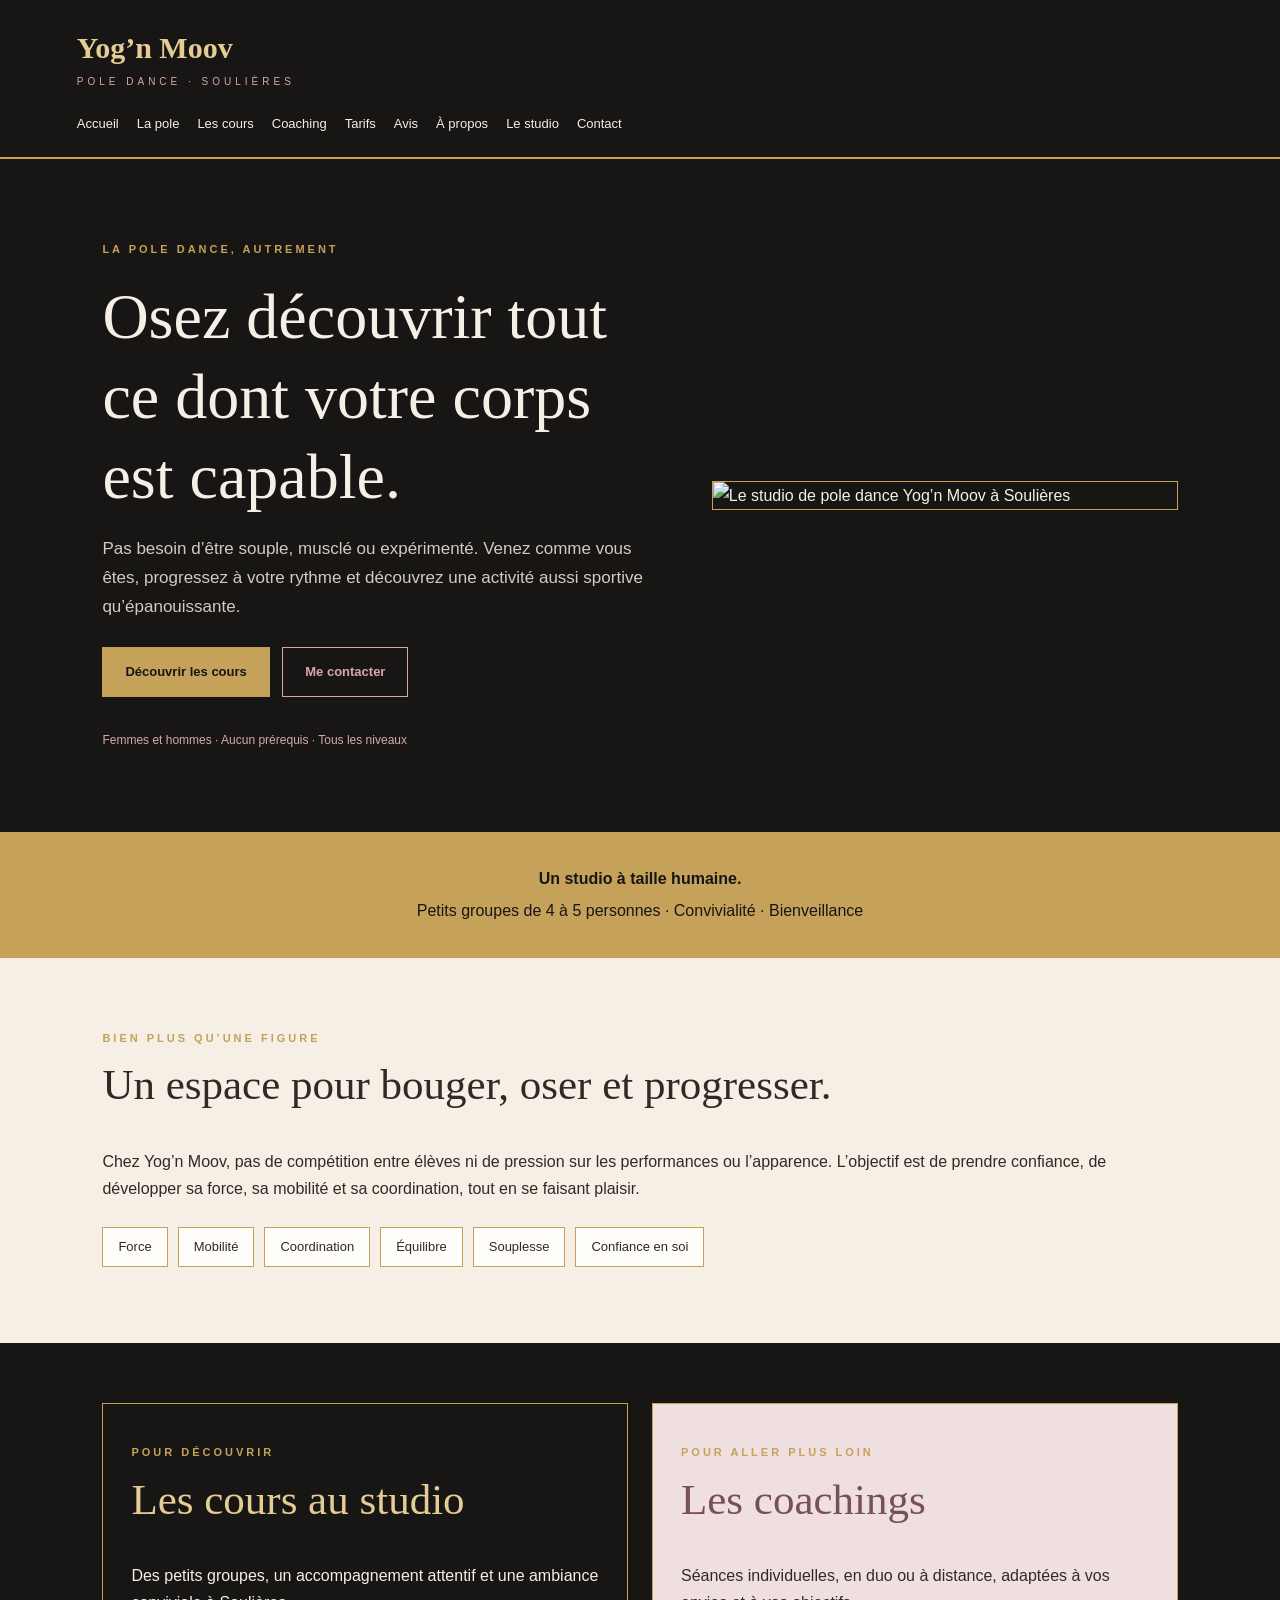
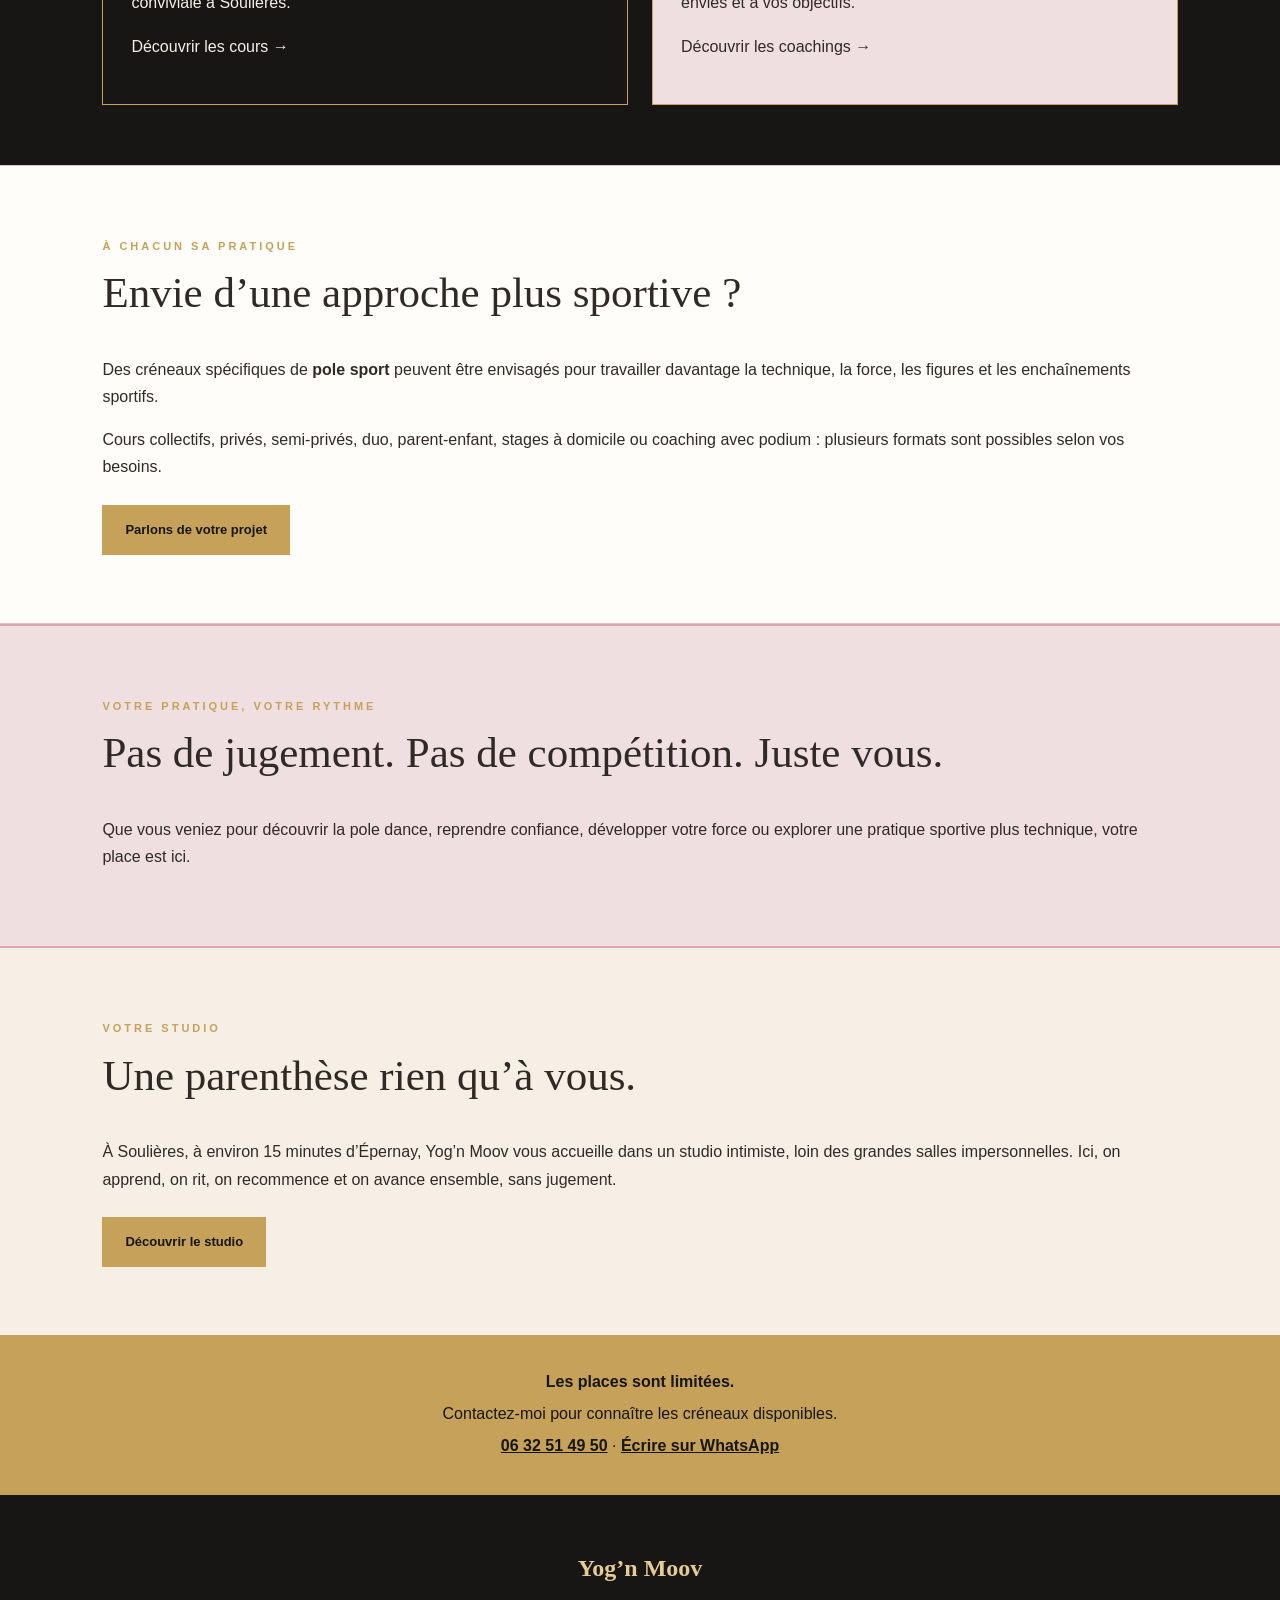
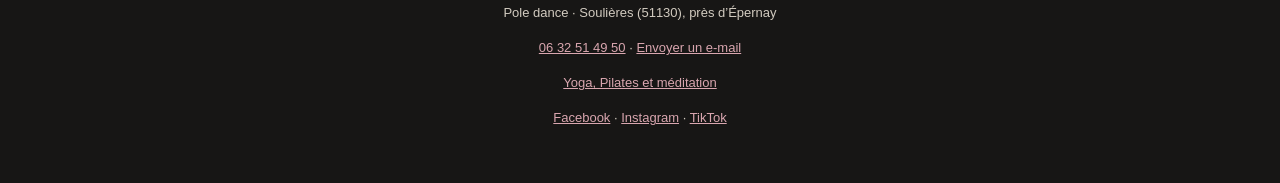
==== commit 7af55249: "Index html" ====
--- a/index.html
+++ b/index.html
@@ -1,311 +1,205 @@
-
 
 <!DOCTYPE html>
 <html lang="fr">
 <head>
 <meta charset="UTF-8">
 <meta name="viewport" content="width=device-width, initial-scale=1">
-
-<title>Yog’n Moov – Pole Dance près d’Épernay</title>
-<meta name="description" content="Yog’n Moov, studio de pole dance à Soulières près d’Épernay. Cours pour femmes et hommes, petits groupes, aucun prérequis et possibilités de pole sport.">
+<title>Yog’n Moov | Pole dance près d’Épernay</title>
+<meta name="description" content="Yog’n Moov, studio de pole dance à Soulières près d’Épernay. Cours femmes et hommes, petits groupes, aucun prérequis et créneaux pole sport.">
 
 <style>
 :root {
-  --noir: #111110;
-  --noir-doux: #1c1b19;
-  --or: #c7a45b;
-  --or-clair: #e5ce93;
-  --ecru: #f5f0e6;
-  --blanc: #fffdf8;
-  --gris: #c8c1b5;
-}
-
-* {
-  box-sizing: border-box;
-}
-
-html {
-  scroll-behavior: smooth;
-}
-
+  --black: #171615;
+  --gold: #c5a15a;
+  --gold-light: #e4cc94;
+  --cream: #f5efe6;
+  --white: #fffdf9;
+  --pink: #d9a6af;
+  --pink-light: #f0dfe1;
+  --text: #302a25;
+}
+* { box-sizing: border-box; }
+html { scroll-behavior: smooth; }
 body {
   margin: 0;
-  background: var(--ecru);
-  color: var(--noir);
+  background: var(--cream);
+  color: var(--text);
   font-family: Arial, Helvetica, sans-serif;
   line-height: 1.7;
 }
-
-a {
-  color: inherit;
-}
-
+a { color: inherit; }
 header {
-  background: var(--noir);
-  color: var(--ecru);
+  background: var(--black);
+  color: var(--cream);
   padding: 22px 6%;
-  border-bottom: 2px solid var(--or);
-}
-
+  border-bottom: 2px solid var(--gold);
+}
 .logo {
   display: inline-block;
-  color: var(--or-clair);
+  color: var(--gold-light);
   text-decoration: none;
   font-family: Georgia, serif;
   font-size: 30px;
   font-weight: bold;
-  letter-spacing: 1px;
-}
-
+}
 .logo span {
   display: block;
+  color: var(--pink);
   font-family: Arial, sans-serif;
   font-size: 10px;
   letter-spacing: 4px;
-  color: var(--ecru);
   font-weight: normal;
 }
-
 nav {
   display: flex;
   flex-wrap: wrap;
-  gap: 10px 20px;
+  gap: 10px 18px;
   margin-top: 20px;
 }
-
 nav a {
   text-decoration: none;
-  color: var(--ecru);
+  color: var(--cream);
   font-size: 13px;
 }
-
-nav a:hover,
-footer a:hover {
-  color: var(--or-clair);
-}
-
-section {
-  padding: 65px 8%;
-}
-
+nav a:hover { color: var(--pink); }
+section { padding: 60px 8%; }
 .hero {
-  background: var(--noir);
-  color: var(--ecru);
+  background: var(--black);
+  color: var(--cream);
   display: grid;
   grid-template-columns: 1.1fr .9fr;
   align-items: center;
-  gap: 45px;
-  padding-top: 75px;
-  padding-bottom: 75px;
-}
-
+  gap: 40px;
+  padding-top: 70px;
+  padding-bottom: 70px;
+}
 .hero img {
   display: block;
   width: 100%;
   max-height: 540px;
   object-fit: cover;
-  border: 1px solid var(--or);
-}
-
+  border: 1px solid var(--gold);
+}
 .kicker {
-  color: var(--or);
+  color: var(--gold);
   text-transform: uppercase;
   font-size: 11px;
   letter-spacing: 3px;
   font-weight: bold;
 }
-
 h1, h2, h3 {
   font-family: Georgia, "Times New Roman", serif;
   font-weight: normal;
-  line-height: 1.2;
-}
-
-h1 {
-  font-size: clamp(38px, 5vw, 66px);
-  margin: 18px 0;
-}
-
-h2 {
-  font-size: clamp(30px, 4vw, 43px);
-  margin-top: 10px;
-}
-
-h3 {
-  font-size: 25px;
-}
-
-.lead {
-  font-size: 17px;
-  color: var(--gris);
-}
-
-.hero-note {
-  font-size: 12px;
-  color: var(--or-clair);
-  margin-top: 25px;
-}
-
+  line-height: 1.25;
+}
+h1 { font-size: clamp(38px, 5vw, 64px); margin: 18px 0; }
+h2 { font-size: clamp(30px, 4vw, 43px); margin-top: 10px; }
+h3 { font-size: 25px; }
+.lead { font-size: 17px; color: #d2cbc0; }
+.hero-note { font-size: 12px; color: var(--pink); margin-top: 25px; }
 .btn {
   display: inline-block;
-  background: var(--or);
-  color: var(--noir);
+  background: var(--gold);
+  color: var(--black);
   text-decoration: none;
   padding: 13px 22px;
   margin: 8px 8px 8px 0;
   font-size: 13px;
   font-weight: bold;
-  border: 1px solid var(--or);
-  transition: .2s;
-}
-
-.btn:hover {
-  background: var(--or-clair);
-}
-
+  border: 1px solid var(--gold);
+}
+.btn:hover { background: var(--gold-light); }
 .btn.alt {
   background: transparent;
-  color: var(--or-clair);
-}
-
-.btn.alt:hover {
-  background: var(--or);
-  color: var(--noir);
-}
-
+  color: var(--pink);
+  border-color: var(--pink);
+}
+.btn.alt:hover { background: var(--pink); color: var(--black); }
 .band {
-  background: var(--or);
-  color: var(--noir);
+  background: var(--gold);
+  color: var(--black);
   text-align: center;
   padding: 28px 8%;
 }
-
-.band p {
-  margin: 5px 0;
-}
-
-.band a {
-  font-weight: bold;
-}
-
+.band p { margin: 5px 0; }
+.band a { font-weight: bold; }
 .chips {
   display: flex;
   flex-wrap: wrap;
   gap: 10px;
   list-style: none;
   padding: 0;
-  margin-top: 28px;
-}
-
+  margin-top: 25px;
+}
 .chips li {
-  border: 1px solid var(--or);
+  border: 1px solid var(--gold);
+  background: var(--white);
   padding: 8px 15px;
   font-size: 13px;
 }
-
 .doors {
-  background: var(--noir);
-  color: var(--ecru);
+  background: var(--black);
+  color: var(--cream);
   display: grid;
   grid-template-columns: 1fr 1fr;
-  gap: 25px;
-}
-
+  gap: 24px;
+}
 .door {
-  padding: 30px;
-  border: 1px solid var(--or);
+  display: block;
+  padding: 28px;
+  border: 1px solid var(--gold);
   text-decoration: none;
-  transition: .2s;
-}
-
-.door:hover {
-  background: var(--noir-doux);
-}
-
-.door h2 {
-  color: var(--or-clair);
-}
-
+}
+.door:hover { background: #292522; }
+.door h2 { color: var(--gold-light); }
 .door.alt {
-  background: #e9e0cf;
-  color: var(--noir);
-}
-
-.door.alt h2 {
-  color: #7c5d25;
-}
-
+  background: var(--pink-light);
+  color: var(--text);
+}
+.door.alt h2 { color: #77505a; }
 .soft {
-  background: var(--blanc);
-  border-top: 1px solid #dfd3b9;
-  border-bottom: 1px solid #dfd3b9;
-}
-
+  background: var(--white);
+  border-top: 1px solid #dfc6c8;
+  border-bottom: 1px solid #dfc6c8;
+}
+.pink-band {
+  background: var(--pink-light);
+  border-top: 2px solid var(--pink);
+  border-bottom: 2px solid var(--pink);
+}
 footer {
-  background: var(--noir);
-  color: var(--gris);
+  background: var(--black);
+  color: #d2cbc0;
   text-align: center;
   padding: 40px 7%;
   font-size: 13px;
-  border-top: 3px solid var(--or);
-}
-
+  border-top: 3px solid var(--gold);
+}
 footer strong {
-  color: var(--or-clair);
+  color: var(--gold-light);
   font-family: Georgia, serif;
   font-size: 24px;
 }
-
-footer a {
-  color: var(--ecru);
-}
-
+footer a { color: var(--pink); }
 @media (max-width: 760px) {
-  header {
-    padding: 20px 6%;
-  }
-
-  .logo {
-    font-size: 26px;
-  }
-
-  nav {
-    gap: 12px 15px;
-  }
-
-  .hero,
-  .doors {
-    grid-template-columns: 1fr;
-  }
-
-  .hero {
-    padding: 45px 7%;
-    gap: 25px;
-  }
-
-  .hero img {
-    max-height: 420px;
-  }
-
-  section {
-    padding: 45px 7%;
-  }
-
-  h1 {
-    font-size: 42px;
-  }
+  header { padding: 20px 6%; }
+  .logo { font-size: 26px; }
+  nav { gap: 12px 15px; }
+  .hero, .doors { grid-template-columns: 1fr; }
+  .hero { padding: 42px 7%; gap: 25px; }
+  .hero img { max-height: 420px; }
+  section { padding: 45px 7%; }
+  h1 { font-size: 42px; }
 }
 </style>
 </head>
 
 <body>
-
 <header>
   <a class="logo" href="index.html">
     Yog’n Moov
     <span>POLE DANCE · SOULIÈRES</span>
   </a>
-
   <nav>
     <a href="index.html">Accueil</a>
     <a href="pole.html">La pole</a>
@@ -320,122 +214,108 @@
 </header>
 
 <main>
-
-<section class="hero">
-  <div>
-    <p class="kicker">La pole dance, autrement</p>
-    <h1>Osez découvrir tout ce dont votre corps est capable.</h1>
-
-    <p class="lead">
-      Pas besoin d’être souple, musclé ou expérimenté.
-      Venez comme vous êtes, progressez à votre rythme et
-      découvrez une activité aussi sportive qu’épanouissante.
-    </p>
-
-    <a class="btn" href="cours.html">Découvrir les cours</a>
-    <a class="btn alt" href="contact.html">Me contacter</a>
-
-    <p class="hero-note">
-      Femmes et hommes · Aucun prérequis · Tous les niveaux
-    </p>
+  <section class="hero">
+    <div>
+      <p class="kicker">La pole dance, autrement</p>
+      <h1>Osez découvrir tout ce dont votre corps est capable.</h1>
+      <p class="lead">
+        Pas besoin d’être souple, musclé ou expérimenté.
+        Venez comme vous êtes, progressez à votre rythme et découvrez
+        une activité aussi sportive qu’épanouissante.
+      </p>
+      <a class="btn" href="cours.html">Découvrir les cours</a>
+      <a class="btn alt" href="contact.html">Me contacter</a>
+      <p class="hero-note">Femmes et hommes · Aucun prérequis · Tous les niveaux</p>
+    </div>
+    <img src="images/studio-assise.jpg" alt="Le studio de pole dance Yog’n Moov à Soulières">
+  </section>
+
+  <div class="band">
+    <p><strong>Un studio à taille humaine.</strong></p>
+    <p>Petits groupes de 4 à 5 personnes · Convivialité · Bienveillance</p>
   </div>
 
-  <img
-    src="images/studio-assise.jpg"
-    alt="Studio de pole dance Yog’n Moov à Soulières">
-</section>
-
-<div class="band">
-  <p><strong>Un studio à taille humaine.</strong></p>
-  <p>Petits groupes de 4 à 5 personnes · Convivialité · Bienveillance</p>
-</div>
-
-<section>
-  <p class="kicker">Bien plus qu’une figure</p>
-  <h2>Un espace pour bouger, oser et progresser.</h2>
-
-  <p>
-    Chez Yog’n Moov, pas de compétition entre élèves ni de pression
-    sur les performances ou l’apparence. L’objectif est de prendre
-    confiance, de développer sa force, sa mobilité et sa coordination,
-    tout en se faisant plaisir.
-  </p>
-
-  <ul class="chips">
-    <li>Force</li>
-    <li>Mobilité</li>
-    <li>Coordination</li>
-    <li>Équilibre</li>
-    <li>Souplesse</li>
-    <li>Confiance en soi</li>
-  </ul>
-</section>
-
-<section class="doors">
-  <a class="door" href="cours.html">
-    <p class="kicker">Pour découvrir</p>
-    <h2>Les cours au studio</h2>
-    <p>
-      Des petits groupes, un accompagnement attentif et une ambiance
-      conviviale à Soulières.
-    </p>
-    <p>Découvrir les cours →</p>
-  </a>
-
-  <a class="door alt" href="coaching.html">
-    <p class="kicker">Pour aller plus loin</p>
-    <h2>Les coachings</h2>
-    <p>
-      Séances individuelles, en duo ou à distance, adaptées
-      à vos envies et à vos objectifs.
-    </p>
-    <p>Découvrir les coachings →</p>
-  </a>
-</section>
-
-<section class="soft">
-  <p class="kicker">À chacun sa pratique</p>
-  <h2>Envie d’une approche plus sportive ?</h2>
-
-  <p>
-    Des créneaux spécifiques de <strong>pole sport</strong> peuvent
-    être envisagés pour travailler davantage la technique, la force,
-    les figures et les enchaînements sportifs.
-  </p>
-
-  <p>
-    Cours collectifs, privés, semi-privés, duo, parent-enfant,
-    stages à domicile ou coaching avec podium : plusieurs formats
-    sont possibles selon vos besoins.
-  </p>
-
-  <a class="btn" href="contact.html">Parlons de votre projet</a>
-</section>
-
-<section>
-  <p class="kicker">Votre studio</p>
-  <h2>Une parenthèse rien qu’à vous.</h2>
-
-  <p>
-    À Soulières, à environ 15 minutes d’Épernay, Yog’n Moov vous
-    accueille dans un studio intimiste, loin des grandes salles
-    impersonnelles. Ici, on apprend, on rit, on recommence et on
-    avance ensemble, sans jugement.
-  </p>
-
-  <a class="btn" href="studio.html">Découvrir le studio</a>
-</section>
-
-<div class="band">
-  <p><strong>Les places sont limitées.</strong></p>
-  <p>Contactez-moi pour connaître les créneaux disponibles.</p>
-  <p>
-    <a href="tel:+33632514950">06 32 51 49 50</a>
-    ·
-    <a href="https://wa.me/33632514950">Écrire sur WhatsApp</a>
-  </p>
-</div>
-
+  <section>
+    <p class="kicker">Bien plus qu’une figure</p>
+    <h2>Un espace pour bouger, oser et progresser.</h2>
+    <p>
+      Chez Yog’n Moov, pas de compétition entre élèves ni de pression
+      sur les performances ou l’apparence. L’objectif est de prendre
+      confiance, de développer sa force, sa mobilité et sa coordination,
+      tout en se faisant plaisir.
+    </p>
+    <ul class="chips">
+      <li>Force</li>
+      <li>Mobilité</li>
+      <li>Coordination</li>
+      <li>Équilibre</li>
+      <li>Souplesse</li>
+      <li>Confiance en soi</li>
+    </ul>
+  </section>
+
+  <section class="doors">
+    <a class="door" href="cours.html">
+      <p class="kicker">Pour découvrir</p>
+      <h2>Les cours au studio</h2>
+      <p>Des petits groupes, un accompagnement attentif et une ambiance conviviale à Soulières.</p>
+      <p>Découvrir les cours →</p>
+    </a>
+    <a class="door alt" href="coaching.html">
+      <p class="kicker">Pour aller plus loin</p>
+      <h2>Les coachings</h2>
+      <p>Séances individuelles, en duo ou à distance, adaptées à vos envies et à vos objectifs.</p>
+      <p>Découvrir les coachings →</p>
+    </a>
+  </section>
+
+  <section class="soft">
+    <p class="kicker">À chacun sa pratique</p>
+    <h2>Envie d’une approche plus sportive ?</h2>
+    <p>
+      Des créneaux spécifiques de <strong>pole sport</strong> peuvent
+      être envisagés pour travailler davantage la technique, la force,
+      les figures et les enchaînements sportifs.
+    </p>
+    <p>
+      Cours collectifs, privés, semi-privés, duo, parent-enfant,
+      stages à domicile ou coaching avec podium : plusieurs formats
+      sont possibles selon vos besoins.
+    </p>
+    <a class="btn" href="contact.html">Parlons de votre projet</a>
+  </section>
+
+  <section class="pink-band">
+    <p class="kicker">Votre pratique, votre rythme</p>
+    <h2>Pas de jugement. Pas de compétition. Juste vous.</h2>
+    <p>
+      Que vous veniez pour découvrir la pole dance, reprendre confiance,
+      développer votre force ou explorer une pratique sportive plus technique,
+      votre place est ici.
+    </p>
+  </section>
+
+  <section>
+    <p class="kicker">Votre studio</p>
+    <h2>Une parenthèse rien qu’à vous.</h2>
+    <p>
+      À Soulières, à environ 15 minutes d’Épernay, Yog’n Moov vous
+      accueille dans un studio intimiste, loin des grandes salles
+      impersonnelles. Ici, on apprend, on rit, on recommence et on
+      avance ensemble, sans jugement.
+    </p>
+    <a class="btn" href="studio.html">Découvrir le studio</a>
+  </section>
+
+  <div class="band">
+    <p><strong>Les places sont limitées.</strong></p>
+    <p>Contactez-moi pour connaître les créneaux disponibles.</p>
+    <p>
+      <a href="tel:+33632514950">06 32 51 49 50</a>
+      ·
+      <a href="https://wa.me/33632514950">Écrire sur WhatsApp</a>
+    </p>
+  </div>
 </main>
 
 <footer>
@@ -446,9 +326,7 @@
     ·
     <a href="mailto:poledancejulie@gmail.com">Envoyer un e-mail</a>
   </p>
-
   <p><a href="https://www.yognmoov.fr">Yoga, Pilates et méditation</a></p>
-
   <p>
     <a href="https://www.facebook.com/share/17JPoeD2sn/">Facebook</a>
     ·
@@ -457,6 +335,6 @@
     <a href="https://www.tiktok.com/@yogn.moov?_r=1&_t=ZN-9AP1Zvefj8Q">TikTok</a>
   </p>
 </footer>
-
 </body>
 </html>
+
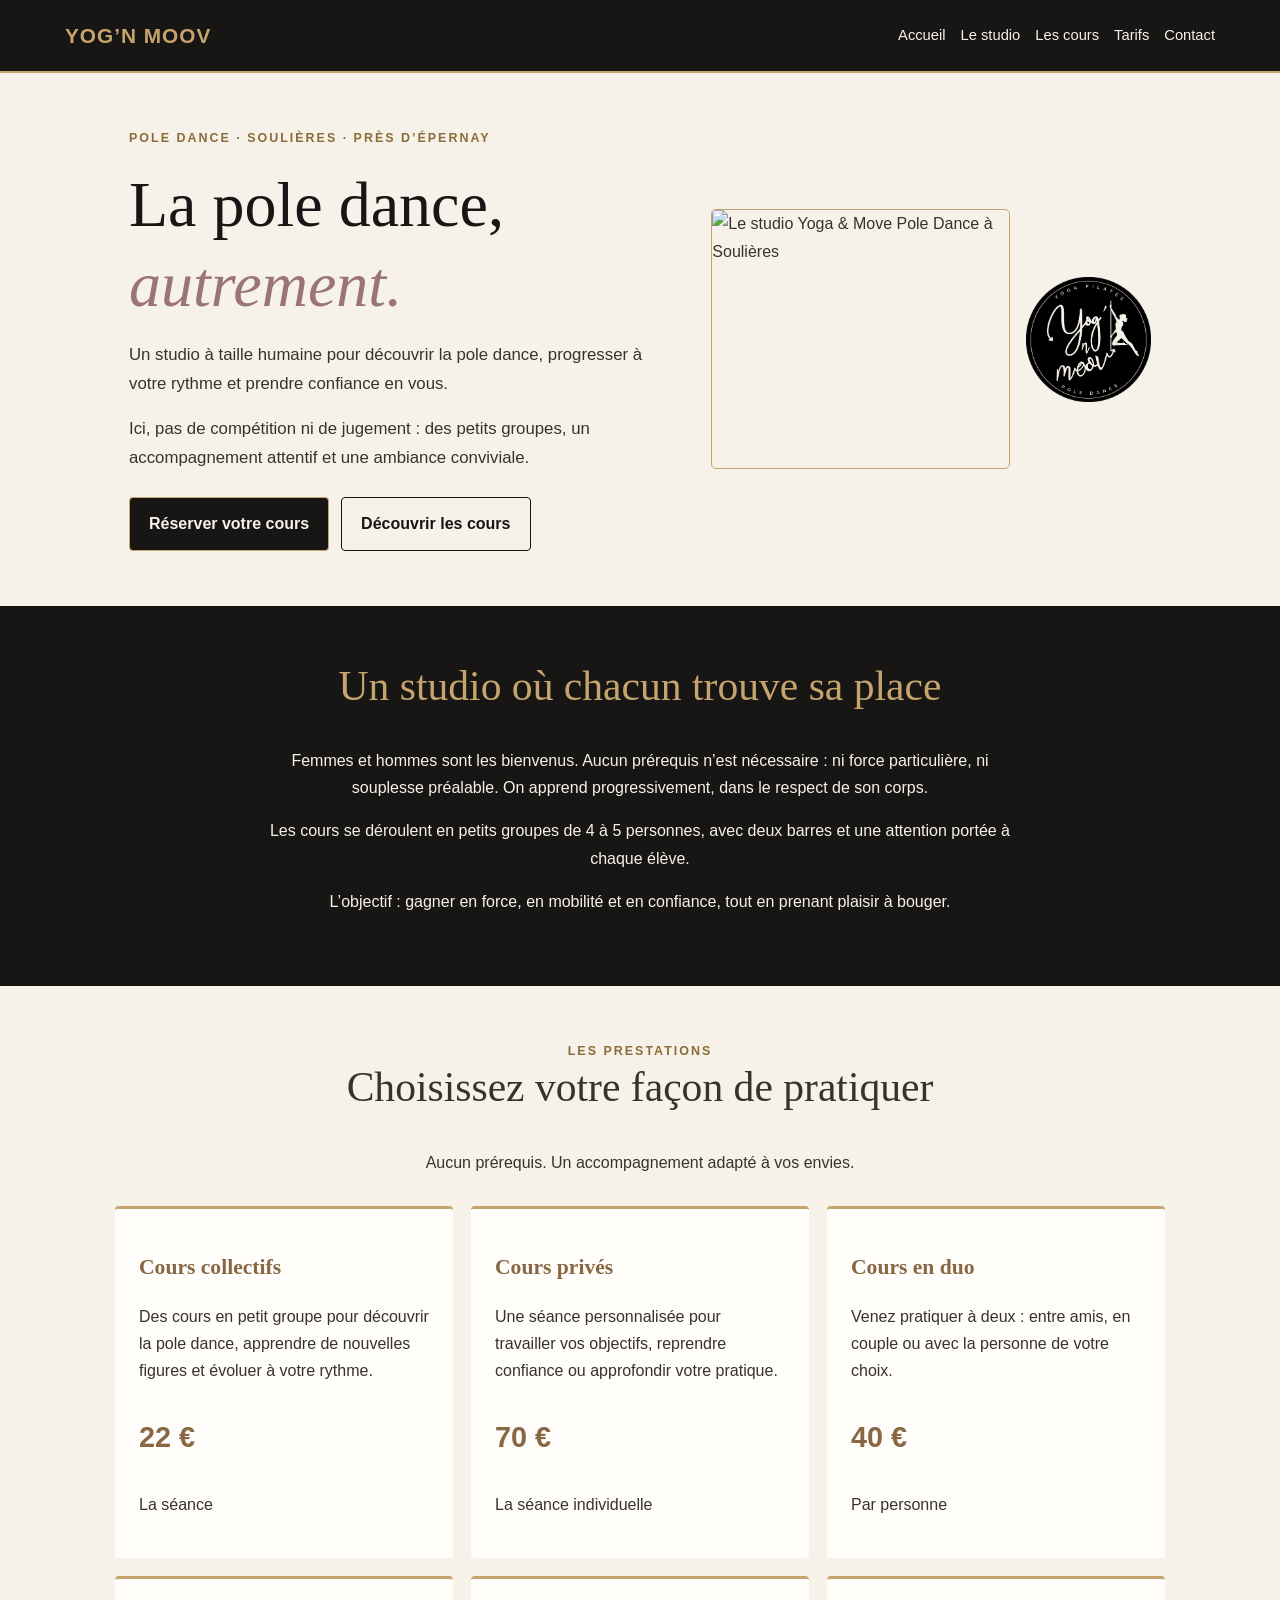
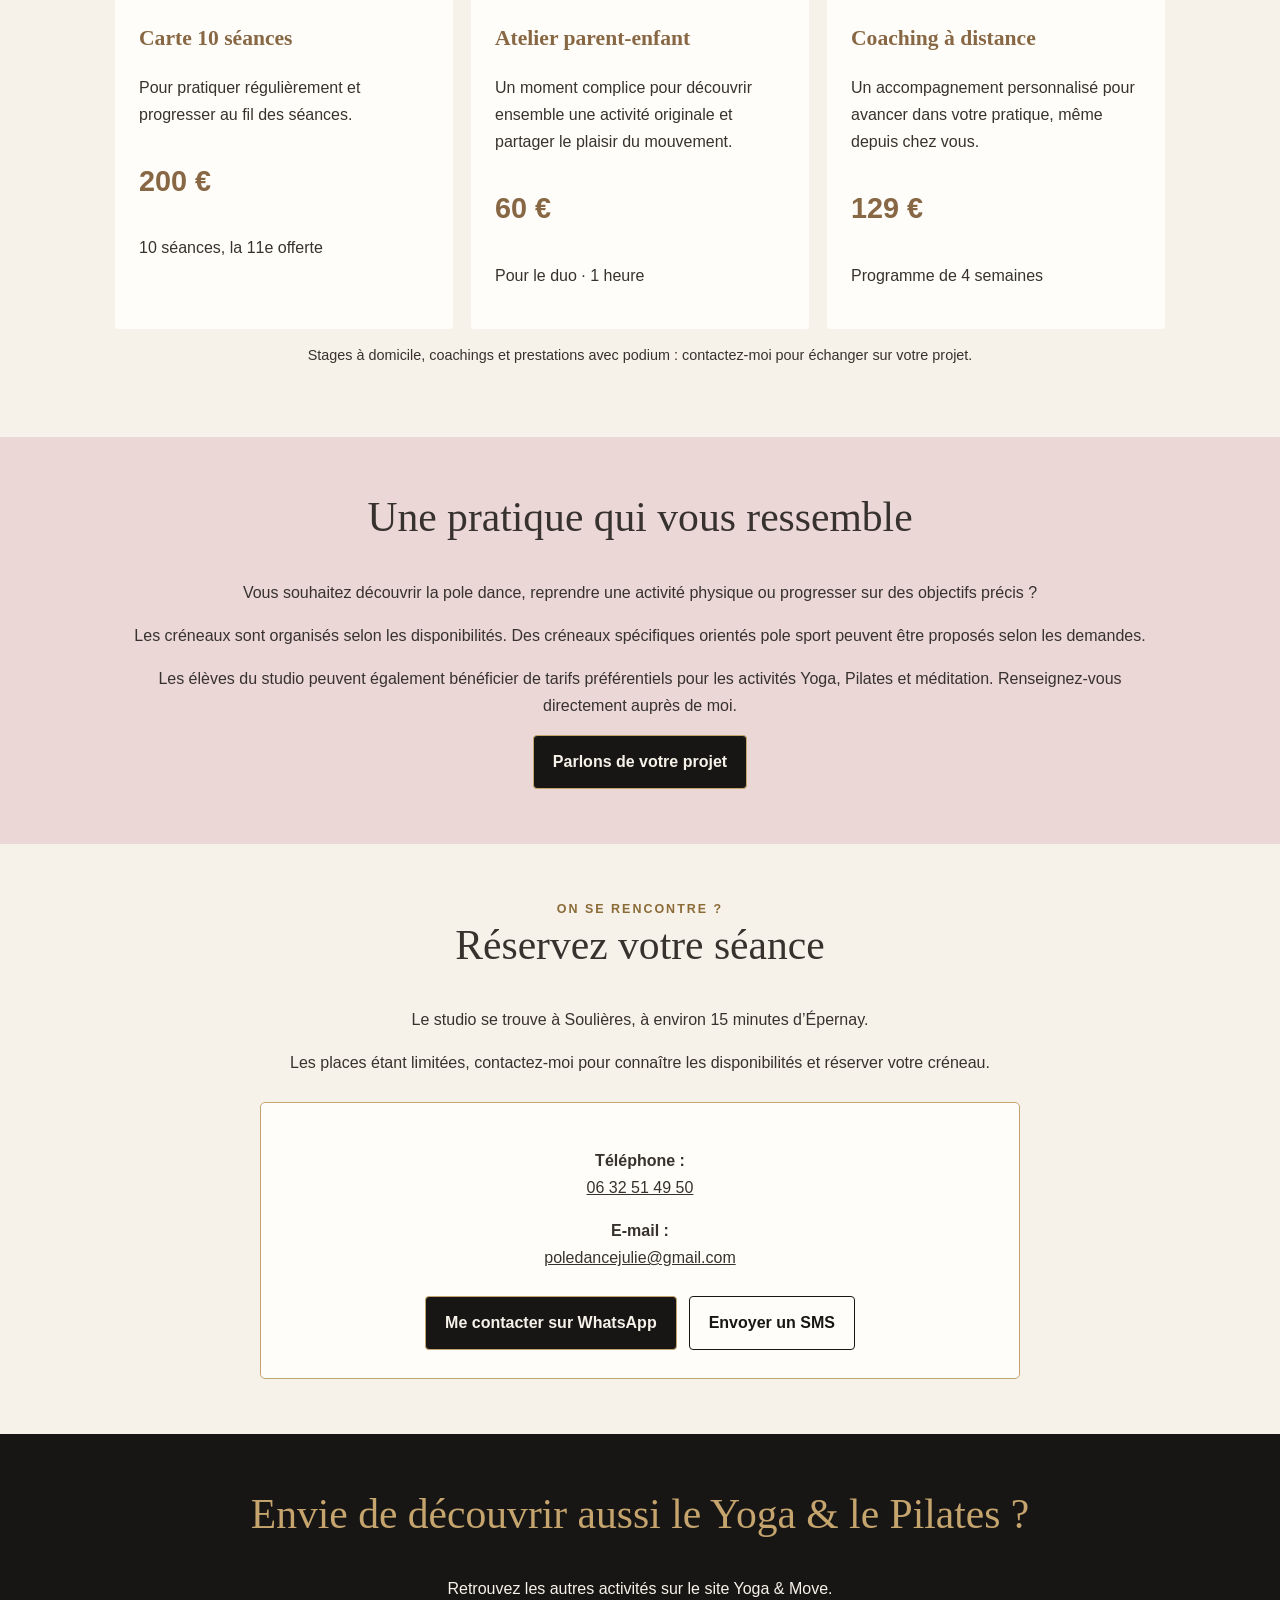
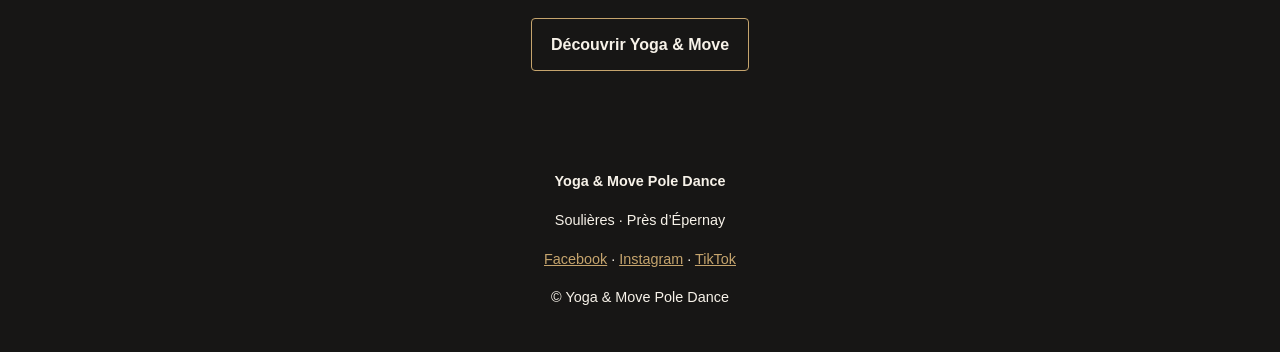
==== commit db82b64c: "Index html Updated the website's header, hero section, and footer with new branding and navigation l" ====
--- a/index.html
+++ b/index.html
@@ -1,340 +1,559 @@
-
 <!DOCTYPE html>
 <html lang="fr">
 <head>
-<meta charset="UTF-8">
-<meta name="viewport" content="width=device-width, initial-scale=1">
-<title>Yog’n Moov | Pole dance près d’Épernay</title>
-<meta name="description" content="Yog’n Moov, studio de pole dance à Soulières près d’Épernay. Cours femmes et hommes, petits groupes, aucun prérequis et créneaux pole sport.">
-
-<style>
-:root {
-  --black: #171615;
-  --gold: #c5a15a;
-  --gold-light: #e4cc94;
-  --cream: #f5efe6;
-  --white: #fffdf9;
-  --pink: #d9a6af;
-  --pink-light: #f0dfe1;
-  --text: #302a25;
-}
-* { box-sizing: border-box; }
-html { scroll-behavior: smooth; }
-body {
-  margin: 0;
-  background: var(--cream);
-  color: var(--text);
-  font-family: Arial, Helvetica, sans-serif;
-  line-height: 1.7;
-}
-a { color: inherit; }
-header {
-  background: var(--black);
-  color: var(--cream);
-  padding: 22px 6%;
-  border-bottom: 2px solid var(--gold);
-}
-.logo {
-  display: inline-block;
-  color: var(--gold-light);
-  text-decoration: none;
-  font-family: Georgia, serif;
-  font-size: 30px;
-  font-weight: bold;
-}
-.logo span {
-  display: block;
-  color: var(--pink);
-  font-family: Arial, sans-serif;
-  font-size: 10px;
-  letter-spacing: 4px;
-  font-weight: normal;
-}
-nav {
-  display: flex;
-  flex-wrap: wrap;
-  gap: 10px 18px;
-  margin-top: 20px;
-}
-nav a {
-  text-decoration: none;
-  color: var(--cream);
-  font-size: 13px;
-}
-nav a:hover { color: var(--pink); }
-section { padding: 60px 8%; }
-.hero {
-  background: var(--black);
-  color: var(--cream);
-  display: grid;
-  grid-template-columns: 1.1fr .9fr;
-  align-items: center;
-  gap: 40px;
-  padding-top: 70px;
-  padding-bottom: 70px;
-}
-.hero img {
-  display: block;
-  width: 100%;
-  max-height: 540px;
-  object-fit: cover;
-  border: 1px solid var(--gold);
-}
-.kicker {
-  color: var(--gold);
-  text-transform: uppercase;
-  font-size: 11px;
-  letter-spacing: 3px;
-  font-weight: bold;
-}
-h1, h2, h3 {
-  font-family: Georgia, "Times New Roman", serif;
-  font-weight: normal;
-  line-height: 1.25;
-}
-h1 { font-size: clamp(38px, 5vw, 64px); margin: 18px 0; }
-h2 { font-size: clamp(30px, 4vw, 43px); margin-top: 10px; }
-h3 { font-size: 25px; }
-.lead { font-size: 17px; color: #d2cbc0; }
-.hero-note { font-size: 12px; color: var(--pink); margin-top: 25px; }
-.btn {
-  display: inline-block;
-  background: var(--gold);
-  color: var(--black);
-  text-decoration: none;
-  padding: 13px 22px;
-  margin: 8px 8px 8px 0;
-  font-size: 13px;
-  font-weight: bold;
-  border: 1px solid var(--gold);
-}
-.btn:hover { background: var(--gold-light); }
-.btn.alt {
-  background: transparent;
-  color: var(--pink);
-  border-color: var(--pink);
-}
-.btn.alt:hover { background: var(--pink); color: var(--black); }
-.band {
-  background: var(--gold);
-  color: var(--black);
-  text-align: center;
-  padding: 28px 8%;
-}
-.band p { margin: 5px 0; }
-.band a { font-weight: bold; }
-.chips {
-  display: flex;
-  flex-wrap: wrap;
-  gap: 10px;
-  list-style: none;
-  padding: 0;
-  margin-top: 25px;
-}
-.chips li {
-  border: 1px solid var(--gold);
-  background: var(--white);
-  padding: 8px 15px;
-  font-size: 13px;
-}
-.doors {
-  background: var(--black);
-  color: var(--cream);
-  display: grid;
-  grid-template-columns: 1fr 1fr;
-  gap: 24px;
-}
-.door {
-  display: block;
-  padding: 28px;
-  border: 1px solid var(--gold);
-  text-decoration: none;
-}
-.door:hover { background: #292522; }
-.door h2 { color: var(--gold-light); }
-.door.alt {
-  background: var(--pink-light);
-  color: var(--text);
-}
-.door.alt h2 { color: #77505a; }
-.soft {
-  background: var(--white);
-  border-top: 1px solid #dfc6c8;
-  border-bottom: 1px solid #dfc6c8;
-}
-.pink-band {
-  background: var(--pink-light);
-  border-top: 2px solid var(--pink);
-  border-bottom: 2px solid var(--pink);
-}
-footer {
-  background: var(--black);
-  color: #d2cbc0;
-  text-align: center;
-  padding: 40px 7%;
-  font-size: 13px;
-  border-top: 3px solid var(--gold);
-}
-footer strong {
-  color: var(--gold-light);
-  font-family: Georgia, serif;
-  font-size: 24px;
-}
-footer a { color: var(--pink); }
-@media (max-width: 760px) {
-  header { padding: 20px 6%; }
-  .logo { font-size: 26px; }
-  nav { gap: 12px 15px; }
-  .hero, .doors { grid-template-columns: 1fr; }
-  .hero { padding: 42px 7%; gap: 25px; }
-  .hero img { max-height: 420px; }
-  section { padding: 45px 7%; }
-  h1 { font-size: 42px; }
-}
-</style>
+  <meta charset="UTF-8">
+  <meta name="viewport" content="width=device-width, initial-scale=1">
+
+  <title>Yoga & Move Pole Dance | Soulières près d'Épernay</title>
+  <meta name="description" content="Yoga & Move Pole Dance à Soulières, près d'Épernay. Cours en petits groupes, cours privés, duos et coaching. Aucun prérequis.">
+  <meta name="theme-color" content="#171615">
+
+  <style>
+    :root {
+      --black: #171615;
+      --gold: #c5a46d;
+      --cream: #f7f2e9;
+      --pink: #d9b5b7;
+      --white: #fffdf9;
+      --text: #37322d;
+    }
+
+    * {
+      box-sizing: border-box;
+    }
+
+    html {
+      scroll-behavior: smooth;
+    }
+
+    body {
+      margin: 0;
+      font-family: Arial, Helvetica, sans-serif;
+      background: var(--cream);
+      color: var(--text);
+      line-height: 1.7;
+    }
+
+    a {
+      color: inherit;
+    }
+
+    header {
+      background: var(--black);
+      color: var(--cream);
+      padding: 18px 5%;
+      border-bottom: 2px solid var(--gold);
+    }
+
+    .header-inner {
+      max-width: 1150px;
+      margin: auto;
+      display: flex;
+      justify-content: space-between;
+      align-items: center;
+      gap: 20px;
+      flex-wrap: wrap;
+    }
+
+    .brand {
+      color: var(--gold);
+      font-size: 1.3rem;
+      font-weight: bold;
+      text-decoration: none;
+      letter-spacing: 1px;
+    }
+
+    nav {
+      display: flex;
+      gap: 15px;
+      flex-wrap: wrap;
+    }
+
+    nav a {
+      color: var(--cream);
+      text-decoration: none;
+      font-size: 0.92rem;
+    }
+
+    nav a:hover {
+      color: var(--pink);
+    }
+
+    .hero {
+      max-width: 1150px;
+      margin: auto;
+      padding: 55px 5%;
+      display: grid;
+      grid-template-columns: 1.1fr 0.9fr;
+      align-items: center;
+      gap: 45px;
+    }
+
+    .eyebrow {
+      color: #8b6b38;
+      text-transform: uppercase;
+      letter-spacing: 2px;
+      font-size: 0.78rem;
+      font-weight: bold;
+    }
+
+    h1, h2, h3 {
+      line-height: 1.25;
+    }
+
+    h1 {
+      font-family: Georgia, serif;
+      font-size: clamp(2.4rem, 5vw, 4rem);
+      font-weight: normal;
+      color: var(--black);
+      margin: 15px 0;
+    }
+
+    h1 span {
+      color: #9a7476;
+      font-style: italic;
+    }
+
+    .hero p {
+      font-size: 1.05rem;
+    }
+
+    .buttons {
+      display: flex;
+      flex-wrap: wrap;
+      gap: 12px;
+      margin-top: 25px;
+    }
+
+    .button {
+      display: inline-block;
+      padding: 12px 19px;
+      background: var(--black);
+      color: var(--cream);
+      border: 1px solid var(--gold);
+      text-decoration: none;
+      border-radius: 4px;
+      font-weight: bold;
+    }
+
+    .button:hover {
+      background: #37312a;
+    }
+
+    .button.secondary {
+      background: transparent;
+      color: var(--black);
+      border-color: var(--black);
+    }
+
+    /* Photo et logo côte à côte */
+    .hero-media {
+      display: grid;
+      grid-template-columns: minmax(0, 1fr) 125px;
+      align-items: center;
+      gap: 16px;
+    }
+
+    .hero-photo {
+      display: block;
+      width: 100%;
+      min-height: 260px;
+      max-height: 420px;
+      object-fit: cover;
+      border: 1px solid var(--gold);
+      border-radius: 5px;
+    }
+
+    .hero-logo {
+      display: block;
+      width: 100%;
+      max-width: 125px;
+      height: auto;
+      object-fit: contain;
+    }
+
+    section {
+      padding: 55px 5%;
+    }
+
+    .section-inner {
+      max-width: 1050px;
+      margin: auto;
+    }
+
+    .dark {
+      background: var(--black);
+      color: var(--cream);
+    }
+
+    .dark h2 {
+      color: var(--gold);
+    }
+
+    h2 {
+      font-family: Georgia, serif;
+      font-size: clamp(1.8rem, 4vw, 2.6rem);
+      font-weight: normal;
+      margin-top: 0;
+    }
+
+    .center {
+      text-align: center;
+    }
+
+    .intro {
+      max-width: 760px;
+      margin: 0 auto;
+    }
+
+    .cards {
+      display: grid;
+      grid-template-columns: repeat(3, minmax(0, 1fr));
+      gap: 18px;
+      margin-top: 30px;
+    }
+
+    .card {
+      background: var(--white);
+      padding: 24px;
+      border-top: 3px solid var(--gold);
+      border-radius: 4px;
+    }
+
+    .card h3 {
+      font-family: Georgia, serif;
+      font-size: 1.35rem;
+      color: #876744;
+    }
+
+    .pink-section {
+      background: #ead7d6;
+    }
+
+    .price {
+      font-size: 1.8rem;
+      font-weight: bold;
+      color: #876744;
+    }
+
+    .note {
+      font-size: 0.9rem;
+    }
+
+    .contact-box {
+      max-width: 760px;
+      margin: 25px auto 0;
+      padding: 28px;
+      background: var(--white);
+      border: 1px solid var(--gold);
+      border-radius: 5px;
+    }
+
+    .contact-box p {
+      overflow-wrap: anywhere;
+    }
+
+    footer {
+      background: var(--black);
+      color: var(--cream);
+      text-align: center;
+      padding: 28px 5%;
+      font-size: 0.9rem;
+    }
+
+    footer a {
+      color: var(--gold);
+    }
+
+    @media (max-width: 760px) {
+      .hero {
+        grid-template-columns: 1fr;
+        padding-top: 35px;
+        gap: 30px;
+      }
+
+      .hero-media {
+        grid-template-columns: minmax(0, 1fr) 100px;
+        gap: 12px;
+      }
+
+      .hero-photo {
+        min-height: 220px;
+      }
+
+      .hero-logo {
+        max-width: 100px;
+      }
+
+      .cards {
+        grid-template-columns: 1fr;
+      }
+    }
+
+    @media (max-width: 380px) {
+      .hero-media {
+        grid-template-columns: minmax(0, 1fr) 80px;
+      }
+
+      .hero-logo {
+        max-width: 80px;
+      }
+    }
+  </style>
 </head>
 
 <body>
-<header>
-  <a class="logo" href="index.html">
-    Yog’n Moov
-    <span>POLE DANCE · SOULIÈRES</span>
-  </a>
-  <nav>
-    <a href="index.html">Accueil</a>
-    <a href="pole.html">La pole</a>
-    <a href="cours.html">Les cours</a>
-    <a href="coaching.html">Coaching</a>
-    <a href="tarifs.html">Tarifs</a>
-    <a href="avis.html">Avis</a>
-    <a href="julie.html">À propos</a>
-    <a href="studio.html">Le studio</a>
-    <a href="contact.html">Contact</a>
-  </nav>
-</header>
-
-<main>
-  <section class="hero">
-    <div>
-      <p class="kicker">La pole dance, autrement</p>
-      <h1>Osez découvrir tout ce dont votre corps est capable.</h1>
-      <p class="lead">
-        Pas besoin d’être souple, musclé ou expérimenté.
-        Venez comme vous êtes, progressez à votre rythme et découvrez
-        une activité aussi sportive qu’épanouissante.
-      </p>
-      <a class="btn" href="cours.html">Découvrir les cours</a>
-      <a class="btn alt" href="contact.html">Me contacter</a>
-      <p class="hero-note">Femmes et hommes · Aucun prérequis · Tous les niveaux</p>
+
+  <header>
+    <div class="header-inner">
+      <a class="brand" href="index.html">YOG’N MOOV</a>
+
+      <nav aria-label="Navigation principale">
+        <a href="#accueil">Accueil</a>
+        <a href="#esprit">Le studio</a>
+        <a href="#cours">Les cours</a>
+        <a href="#tarifs">Tarifs</a>
+        <a href="#contact">Contact</a>
+      </nav>
     </div>
-    <img src="images/studio-assise.jpg" alt="Le studio de pole dance Yog’n Moov à Soulières">
-  </section>
-
-  <div class="band">
-    <p><strong>Un studio à taille humaine.</strong></p>
-    <p>Petits groupes de 4 à 5 personnes · Convivialité · Bienveillance</p>
-  </div>
-
-  <section>
-    <p class="kicker">Bien plus qu’une figure</p>
-    <h2>Un espace pour bouger, oser et progresser.</h2>
+  </header>
+
+  <main>
+    <section class="hero" id="accueil">
+      <div>
+        <div class="eyebrow">Pole dance · Soulières · Près d’Épernay</div>
+
+        <h1>La pole dance,<br><span>autrement.</span></h1>
+
+        <p>
+          Un studio à taille humaine pour découvrir la pole dance,
+          progresser à votre rythme et prendre confiance en vous.
+        </p>
+
+        <p>
+          Ici, pas de compétition ni de jugement : des petits groupes,
+          un accompagnement attentif et une ambiance conviviale.
+        </p>
+
+        <div class="buttons">
+          <a class="button" href="#contact">Réserver votre cours</a>
+          <a class="button secondary" href="#cours">Découvrir les cours</a>
+        </div>
+      </div>
+
+      <div class="hero-media">
+        <img
+          class="hero-photo"
+          src="studio-assise.jpg"
+          alt="Le studio Yoga & Move Pole Dance à Soulières"
+        >
+
+        <img
+          class="hero-logo"
+          src="logo_yognmoov_noir_transparent.png"
+          alt="Logo Yoga & Move"
+        >
+      </div>
+    </section>
+
+    <section class="dark" id="esprit">
+      <div class="section-inner center intro">
+        <h2>Un studio où chacun trouve sa place</h2>
+
+        <p>
+          Femmes et hommes sont les bienvenus. Aucun prérequis n’est
+          nécessaire : ni force particulière, ni souplesse préalable.
+          On apprend progressivement, dans le respect de son corps.
+        </p>
+
+        <p>
+          Les cours se déroulent en petits groupes de 4 à 5 personnes,
+          avec deux barres et une attention portée à chaque élève.
+        </p>
+
+        <p>
+          L’objectif : gagner en force, en mobilité et en confiance,
+          tout en prenant plaisir à bouger.
+        </p>
+      </div>
+    </section>
+
+    <section id="cours">
+      <div class="section-inner">
+        <div class="center">
+          <div class="eyebrow">Les prestations</div>
+          <h2>Choisissez votre façon de pratiquer</h2>
+          <p>Aucun prérequis. Un accompagnement adapté à vos envies.</p>
+        </div>
+
+        <div class="cards">
+          <article class="card">
+            <h3>Cours collectifs</h3>
+            <p>
+              Des cours en petit groupe pour découvrir la pole dance,
+              apprendre de nouvelles figures et évoluer à votre rythme.
+            </p>
+            <p class="price">22 €</p>
+            <p>La séance</p>
+          </article>
+
+          <article class="card">
+            <h3>Cours privés</h3>
+            <p>
+              Une séance personnalisée pour travailler vos objectifs,
+              reprendre confiance ou approfondir votre pratique.
+            </p>
+            <p class="price">70 €</p>
+            <p>La séance individuelle</p>
+          </article>
+
+          <article class="card">
+            <h3>Cours en duo</h3>
+            <p>
+              Venez pratiquer à deux : entre amis, en couple ou avec
+              la personne de votre choix.
+            </p>
+            <p class="price">40 €</p>
+            <p>Par personne</p>
+          </article>
+
+          <article class="card">
+            <h3>Carte 10 séances</h3>
+            <p>
+              Pour pratiquer régulièrement et progresser au fil
+              des séances.
+            </p>
+            <p class="price">200 €</p>
+            <p>10 séances, la 11e offerte</p>
+          </article>
+
+          <article class="card">
+            <h3>Atelier parent-enfant</h3>
+            <p>
+              Un moment complice pour découvrir ensemble une activité
+              originale et partager le plaisir du mouvement.
+            </p>
+            <p class="price">60 €</p>
+            <p>Pour le duo · 1 heure</p>
+          </article>
+
+          <article class="card">
+            <h3>Coaching à distance</h3>
+            <p>
+              Un accompagnement personnalisé pour avancer dans votre
+              pratique, même depuis chez vous.
+            </p>
+            <p class="price">129 €</p>
+            <p>Programme de 4 semaines</p>
+          </article>
+        </div>
+
+        <p class="center note">
+          Stages à domicile, coachings et prestations avec podium :
+          contactez-moi pour échanger sur votre projet.
+        </p>
+      </div>
+    </section>
+
+    <section class="pink-section" id="tarifs">
+      <div class="section-inner center">
+        <h2>Une pratique qui vous ressemble</h2>
+
+        <p>
+          Vous souhaitez découvrir la pole dance, reprendre une activité
+          physique ou progresser sur des objectifs précis ?
+        </p>
+
+        <p>
+          Les créneaux sont organisés selon les disponibilités.
+          Des créneaux spécifiques orientés pole sport peuvent être
+          proposés selon les demandes.
+        </p>
+
+        <p>
+          Les élèves du studio peuvent également bénéficier de tarifs
+          préférentiels pour les activités Yoga, Pilates et méditation.
+          Renseignez-vous directement auprès de moi.
+        </p>
+
+        <a class="button" href="#contact">Parlons de votre projet</a>
+      </div>
+    </section>
+
+    <section id="contact">
+      <div class="section-inner center">
+        <div class="eyebrow">On se rencontre ?</div>
+        <h2>Réservez votre séance</h2>
+
+        <p>
+          Le studio se trouve à Soulières, à environ 15 minutes
+          d’Épernay.
+        </p>
+
+        <p>
+          Les places étant limitées, contactez-moi pour connaître
+          les disponibilités et réserver votre créneau.
+        </p>
+
+        <div class="contact-box">
+          <p><strong>Téléphone :</strong><br>
+            <a href="tel:+33632514950">06 32 51 49 50</a>
+          </p>
+
+          <p><strong>E-mail :</strong><br>
+            <a href="mailto:poledancejulie@gmail.com">
+              poledancejulie@gmail.com
+            </a>
+          </p>
+
+          <div class="buttons" style="justify-content:center">
+            <a class="button"
+               href="https://wa.me/33632514950">
+              Me contacter sur WhatsApp
+            </a>
+
+            <a class="button secondary"
+               href="sms:+33632514950">
+              Envoyer un SMS
+            </a>
+          </div>
+        </div>
+      </div>
+    </section>
+
+    <section class="dark center">
+      <div class="section-inner">
+        <h2>Envie de découvrir aussi le Yoga & le Pilates ?</h2>
+
+        <p>
+          Retrouvez les autres activités sur le site Yoga & Move.
+        </p>
+
+        <a class="button" href="https://www.yognmoov.fr"
+           target="_blank" rel="noopener">
+          Découvrir Yoga & Move
+        </a>
+      </div>
+    </section>
+  </main>
+
+  <footer>
+    <p><strong>Yoga & Move Pole Dance</strong></p>
+    <p>Soulières · Près d’Épernay</p>
+
     <p>
-      Chez Yog’n Moov, pas de compétition entre élèves ni de pression
-      sur les performances ou l’apparence. L’objectif est de prendre
-      confiance, de développer sa force, sa mobilité et sa coordination,
-      tout en se faisant plaisir.
+      <a href="https://www.facebook.com/share/17JPoeD2sn/"
+         target="_blank" rel="noopener">Facebook</a>
+      ·
+      <a href="https://instagram.com/yognmoov_julie?rpxt=eHNpNGN0bmpyZjcz"
+         target="_blank" rel="noopener">Instagram</a>
+      ·
+      <a href="https://www.tiktok.com/@yogn.moov?_r=1&_t=ZN-9AP1Zvefj8Q"
+         target="_blank" rel="noopener">TikTok</a>
     </p>
-    <ul class="chips">
-      <li>Force</li>
-      <li>Mobilité</li>
-      <li>Coordination</li>
-      <li>Équilibre</li>
-      <li>Souplesse</li>
-      <li>Confiance en soi</li>
-    </ul>
-  </section>
-
-  <section class="doors">
-    <a class="door" href="cours.html">
-      <p class="kicker">Pour découvrir</p>
-      <h2>Les cours au studio</h2>
-      <p>Des petits groupes, un accompagnement attentif et une ambiance conviviale à Soulières.</p>
-      <p>Découvrir les cours →</p>
-    </a>
-    <a class="door alt" href="coaching.html">
-      <p class="kicker">Pour aller plus loin</p>
-      <h2>Les coachings</h2>
-      <p>Séances individuelles, en duo ou à distance, adaptées à vos envies et à vos objectifs.</p>
-      <p>Découvrir les coachings →</p>
-    </a>
-  </section>
-
-  <section class="soft">
-    <p class="kicker">À chacun sa pratique</p>
-    <h2>Envie d’une approche plus sportive ?</h2>
-    <p>
-      Des créneaux spécifiques de <strong>pole sport</strong> peuvent
-      être envisagés pour travailler davantage la technique, la force,
-      les figures et les enchaînements sportifs.
-    </p>
-    <p>
-      Cours collectifs, privés, semi-privés, duo, parent-enfant,
-      stages à domicile ou coaching avec podium : plusieurs formats
-      sont possibles selon vos besoins.
-    </p>
-    <a class="btn" href="contact.html">Parlons de votre projet</a>
-  </section>
-
-  <section class="pink-band">
-    <p class="kicker">Votre pratique, votre rythme</p>
-    <h2>Pas de jugement. Pas de compétition. Juste vous.</h2>
-    <p>
-      Que vous veniez pour découvrir la pole dance, reprendre confiance,
-      développer votre force ou explorer une pratique sportive plus technique,
-      votre place est ici.
-    </p>
-  </section>
-
-  <section>
-    <p class="kicker">Votre studio</p>
-    <h2>Une parenthèse rien qu’à vous.</h2>
-    <p>
-      À Soulières, à environ 15 minutes d’Épernay, Yog’n Moov vous
-      accueille dans un studio intimiste, loin des grandes salles
-      impersonnelles. Ici, on apprend, on rit, on recommence et on
-      avance ensemble, sans jugement.
-    </p>
-    <a class="btn" href="studio.html">Découvrir le studio</a>
-  </section>
-
-  <div class="band">
-    <p><strong>Les places sont limitées.</strong></p>
-    <p>Contactez-moi pour connaître les créneaux disponibles.</p>
-    <p>
-      <a href="tel:+33632514950">06 32 51 49 50</a>
-      ·
-      <a href="https://wa.me/33632514950">Écrire sur WhatsApp</a>
-    </p>
-  </div>
-</main>
-
-<footer>
-  <p><strong>Yog’n Moov</strong></p>
-  <p>Pole dance · Soulières (51130), près d’Épernay</p>
-  <p>
-    <a href="tel:+33632514950">06 32 51 49 50</a>
-    ·
-    <a href="mailto:poledancejulie@gmail.com">Envoyer un e-mail</a>
-  </p>
-  <p><a href="https://www.yognmoov.fr">Yoga, Pilates et méditation</a></p>
-  <p>
-    <a href="https://www.facebook.com/share/17JPoeD2sn/">Facebook</a>
-    ·
-    <a href="https://instagram.com/yognmoov_julie?rpxt=eHNpNGN0bmpyZjcz">Instagram</a>
-    ·
-    <a href="https://www.tiktok.com/@yogn.moov?_r=1&_t=ZN-9AP1Zvefj8Q">TikTok</a>
-  </p>
-</footer>
+
+    <p>© Yoga & Move Pole Dance</p>
+  </footer>
+
 </body>
 </html>
-
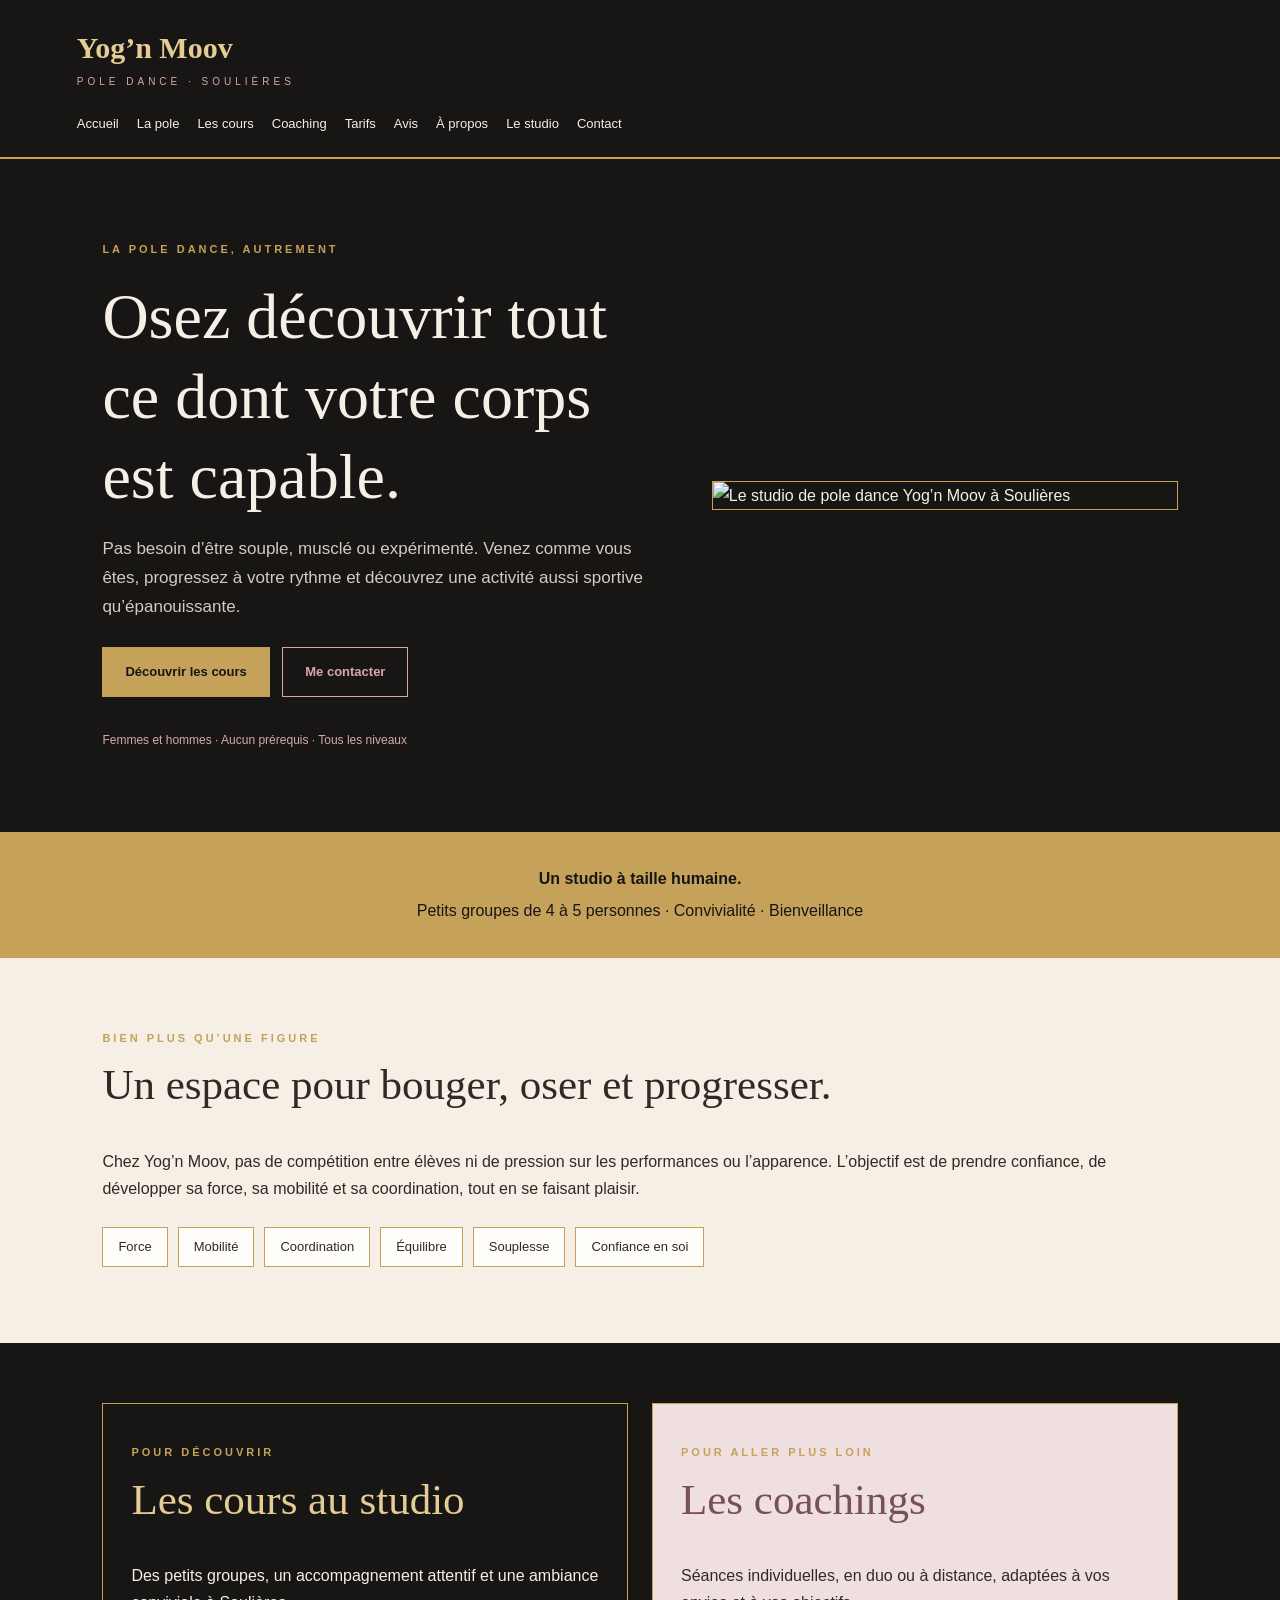
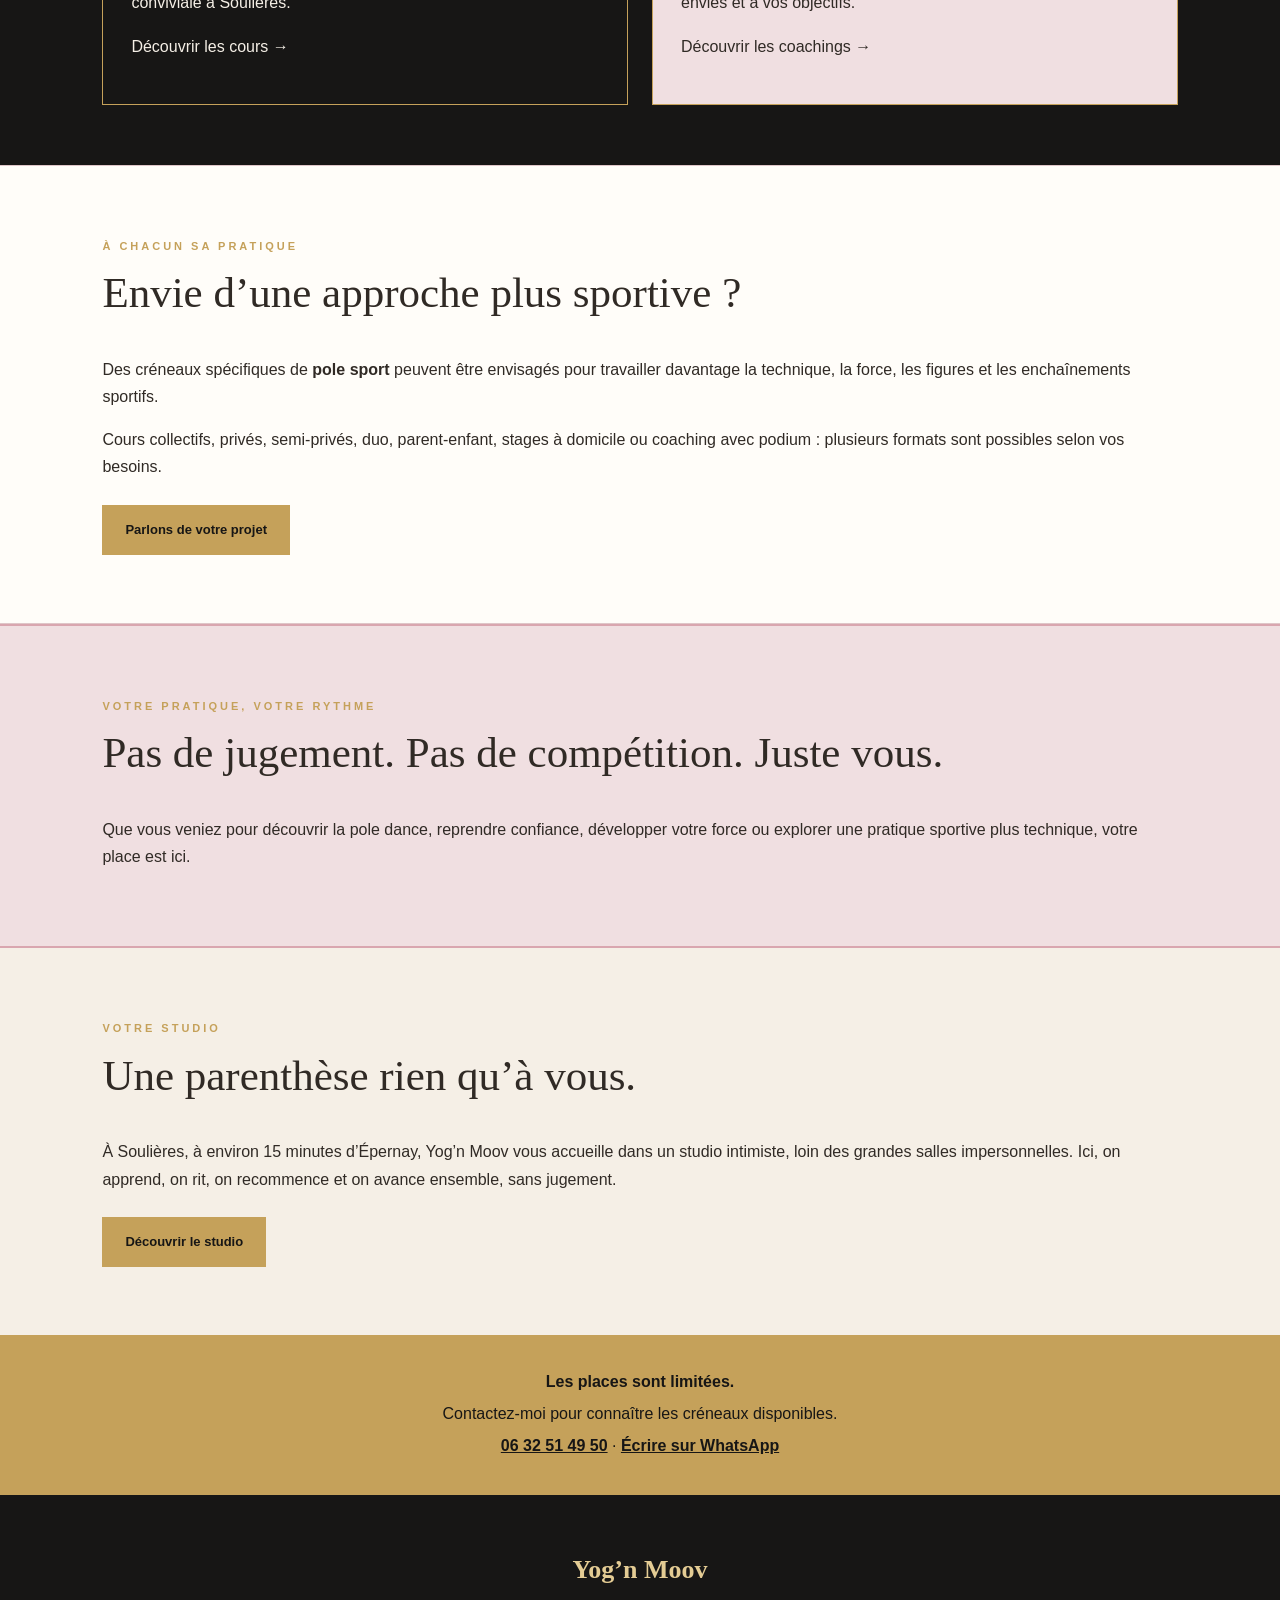
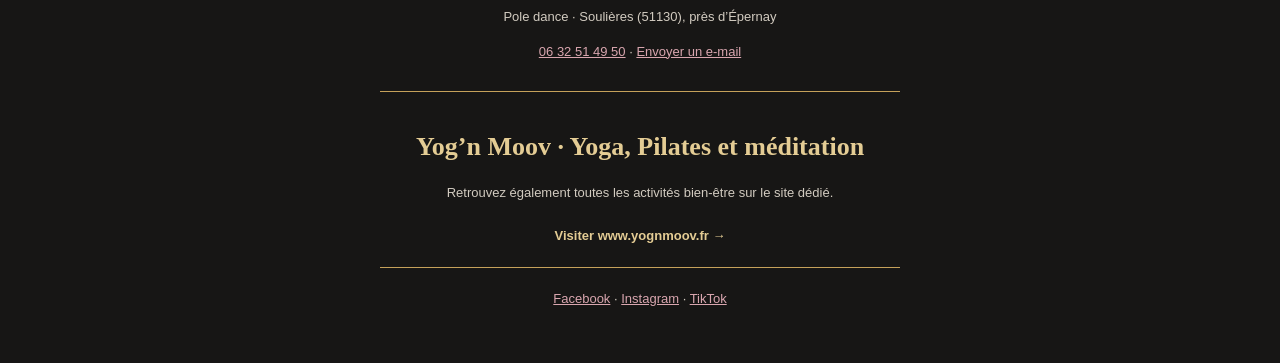
==== commit c9403649: "Index html" ====
--- a/index.html
+++ b/index.html
@@ -1,21 +1,26 @@
+
 <!DOCTYPE html>
 <html lang="fr">
 <head>
   <meta charset="UTF-8">
   <meta name="viewport" content="width=device-width, initial-scale=1">
 
-  <title>Yoga & Move Pole Dance | Soulières près d'Épernay</title>
-  <meta name="description" content="Yoga & Move Pole Dance à Soulières, près d'Épernay. Cours en petits groupes, cours privés, duos et coaching. Aucun prérequis.">
-  <meta name="theme-color" content="#171615">
+  <title>Yog’n Moov | Pole dance près d’Épernay</title>
+
+  <meta name="description" content="Yog’n Moov, studio de pole dance à Soulières près d’Épernay. Cours en petits groupes, aucun prérequis, coachings privés et pole sport.">
+
+  <meta name="robots" content="index, follow">
 
   <style>
     :root {
       --black: #171615;
-      --gold: #c5a46d;
-      --cream: #f7f2e9;
-      --pink: #d9b5b7;
+      --gold: #c5a15a;
+      --gold-light: #e4cc94;
+      --cream: #f5efe6;
       --white: #fffdf9;
-      --text: #37322d;
+      --pink: #d9a6af;
+      --pink-light: #f0dfe1;
+      --text: #302a25;
     }
 
     * {
@@ -28,9 +33,9 @@
 
     body {
       margin: 0;
-      font-family: Arial, Helvetica, sans-serif;
       background: var(--cream);
       color: var(--text);
+      font-family: Arial, Helvetica, sans-serif;
       line-height: 1.7;
     }
 
@@ -41,262 +46,281 @@
     header {
       background: var(--black);
       color: var(--cream);
-      padding: 18px 5%;
+      padding: 22px 6%;
       border-bottom: 2px solid var(--gold);
     }
 
-    .header-inner {
-      max-width: 1150px;
-      margin: auto;
+    .logo {
+      display: inline-block;
+      color: var(--gold-light);
+      text-decoration: none;
+      font-family: Georgia, serif;
+      font-size: 30px;
+      font-weight: bold;
+    }
+
+    .logo span {
+      display: block;
+      color: var(--pink);
+      font-family: Arial, sans-serif;
+      font-size: 10px;
+      letter-spacing: 4px;
+      font-weight: normal;
+    }
+
+    nav {
       display: flex;
-      justify-content: space-between;
+      flex-wrap: wrap;
+      gap: 10px 18px;
+      margin-top: 20px;
+    }
+
+    nav a {
+      text-decoration: none;
+      color: var(--cream);
+      font-size: 13px;
+    }
+
+    nav a:hover {
+      color: var(--pink);
+    }
+
+    section {
+      padding: 60px 8%;
+    }
+
+    .hero {
+      background: var(--black);
+      color: var(--cream);
+      display: grid;
+      grid-template-columns: 1.1fr .9fr;
       align-items: center;
-      gap: 20px;
+      gap: 40px;
+      padding-top: 70px;
+      padding-bottom: 70px;
+    }
+
+    .hero img {
+      display: block;
+      width: 100%;
+      max-height: 540px;
+      object-fit: cover;
+      border: 1px solid var(--gold);
+    }
+
+    .kicker {
+      color: var(--gold);
+      text-transform: uppercase;
+      font-size: 11px;
+      letter-spacing: 3px;
+      font-weight: bold;
+    }
+
+    h1, h2, h3 {
+      font-family: Georgia, "Times New Roman", serif;
+      font-weight: normal;
+      line-height: 1.25;
+    }
+
+    h1 {
+      font-size: clamp(38px, 5vw, 64px);
+      margin: 18px 0;
+    }
+
+    h2 {
+      font-size: clamp(30px, 4vw, 43px);
+      margin-top: 10px;
+    }
+
+    h3 {
+      font-size: 25px;
+    }
+
+    .lead {
+      font-size: 17px;
+      color: #d2cbc0;
+    }
+
+    .hero-note {
+      font-size: 12px;
+      color: var(--pink);
+      margin-top: 25px;
+    }
+
+    .btn {
+      display: inline-block;
+      background: var(--gold);
+      color: var(--black);
+      text-decoration: none;
+      padding: 13px 22px;
+      margin: 8px 8px 8px 0;
+      font-size: 13px;
+      font-weight: bold;
+      border: 1px solid var(--gold);
+    }
+
+    .btn:hover {
+      background: var(--gold-light);
+    }
+
+    .btn.alt {
+      background: transparent;
+      color: var(--pink);
+      border-color: var(--pink);
+    }
+
+    .btn.alt:hover {
+      background: var(--pink);
+      color: var(--black);
+    }
+
+    .band {
+      background: var(--gold);
+      color: var(--black);
+      text-align: center;
+      padding: 28px 8%;
+    }
+
+    .band p {
+      margin: 5px 0;
+    }
+
+    .band a {
+      font-weight: bold;
+    }
+
+    .chips {
+      display: flex;
       flex-wrap: wrap;
-    }
-
-    .brand {
-      color: var(--gold);
-      font-size: 1.3rem;
+      gap: 10px;
+      list-style: none;
+      padding: 0;
+      margin-top: 25px;
+    }
+
+    .chips li {
+      border: 1px solid var(--gold);
+      background: var(--white);
+      padding: 8px 15px;
+      font-size: 13px;
+    }
+
+    .doors {
+      background: var(--black);
+      color: var(--cream);
+      display: grid;
+      grid-template-columns: 1fr 1fr;
+      gap: 24px;
+    }
+
+    .door {
+      display: block;
+      padding: 28px;
+      border: 1px solid var(--gold);
+      text-decoration: none;
+    }
+
+    .door:hover {
+      background: #292522;
+    }
+
+    .door h2 {
+      color: var(--gold-light);
+    }
+
+    .door.alt {
+      background: var(--pink-light);
+      color: var(--text);
+    }
+
+    .door.alt h2 {
+      color: #77505a;
+    }
+
+    .soft {
+      background: var(--white);
+      border-top: 1px solid #dfc6c8;
+      border-bottom: 1px solid #dfc6c8;
+    }
+
+    .pink-band {
+      background: var(--pink-light);
+      border-top: 2px solid var(--pink);
+      border-bottom: 2px solid var(--pink);
+    }
+
+    footer {
+      background: var(--black);
+      color: #d2cbc0;
+      text-align: center;
+      padding: 40px 7%;
+      font-size: 13px;
+      border-top: 3px solid var(--gold);
+    }
+
+    footer strong {
+      color: var(--gold-light);
+      font-family: Georgia, serif;
+      font-size: 26px;
+    }
+
+    footer a {
+      color: var(--pink);
+    }
+
+    .footer-yoga {
+      margin: 28px auto 20px;
+      padding: 20px;
+      max-width: 520px;
+      border-top: 1px solid var(--gold);
+      border-bottom: 1px solid var(--gold);
+    }
+
+    .footer-yoga a {
+      display: inline-block;
+      margin-top: 8px;
+      color: var(--gold-light);
       font-weight: bold;
       text-decoration: none;
-      letter-spacing: 1px;
-    }
-
-    nav {
-      display: flex;
-      gap: 15px;
-      flex-wrap: wrap;
-    }
-
-    nav a {
-      color: var(--cream);
-      text-decoration: none;
-      font-size: 0.92rem;
-    }
-
-    nav a:hover {
+    }
+
+    .footer-yoga a:hover {
       color: var(--pink);
     }
 
-    .hero {
-      max-width: 1150px;
-      margin: auto;
-      padding: 55px 5%;
-      display: grid;
-      grid-template-columns: 1.1fr 0.9fr;
-      align-items: center;
-      gap: 45px;
-    }
-
-    .eyebrow {
-      color: #8b6b38;
-      text-transform: uppercase;
-      letter-spacing: 2px;
-      font-size: 0.78rem;
-      font-weight: bold;
-    }
-
-    h1, h2, h3 {
-      line-height: 1.25;
-    }
-
-    h1 {
-      font-family: Georgia, serif;
-      font-size: clamp(2.4rem, 5vw, 4rem);
-      font-weight: normal;
-      color: var(--black);
-      margin: 15px 0;
-    }
-
-    h1 span {
-      color: #9a7476;
-      font-style: italic;
-    }
-
-    .hero p {
-      font-size: 1.05rem;
-    }
-
-    .buttons {
-      display: flex;
-      flex-wrap: wrap;
-      gap: 12px;
-      margin-top: 25px;
-    }
-
-    .button {
-      display: inline-block;
-      padding: 12px 19px;
-      background: var(--black);
-      color: var(--cream);
-      border: 1px solid var(--gold);
-      text-decoration: none;
-      border-radius: 4px;
-      font-weight: bold;
-    }
-
-    .button:hover {
-      background: #37312a;
-    }
-
-    .button.secondary {
-      background: transparent;
-      color: var(--black);
-      border-color: var(--black);
-    }
-
-    /* Photo et logo côte à côte */
-    .hero-media {
-      display: grid;
-      grid-template-columns: minmax(0, 1fr) 125px;
-      align-items: center;
-      gap: 16px;
-    }
-
-    .hero-photo {
-      display: block;
-      width: 100%;
-      min-height: 260px;
-      max-height: 420px;
-      object-fit: cover;
-      border: 1px solid var(--gold);
-      border-radius: 5px;
-    }
-
-    .hero-logo {
-      display: block;
-      width: 100%;
-      max-width: 125px;
-      height: auto;
-      object-fit: contain;
-    }
-
-    section {
-      padding: 55px 5%;
-    }
-
-    .section-inner {
-      max-width: 1050px;
-      margin: auto;
-    }
-
-    .dark {
-      background: var(--black);
-      color: var(--cream);
-    }
-
-    .dark h2 {
-      color: var(--gold);
-    }
-
-    h2 {
-      font-family: Georgia, serif;
-      font-size: clamp(1.8rem, 4vw, 2.6rem);
-      font-weight: normal;
-      margin-top: 0;
-    }
-
-    .center {
-      text-align: center;
-    }
-
-    .intro {
-      max-width: 760px;
-      margin: 0 auto;
-    }
-
-    .cards {
-      display: grid;
-      grid-template-columns: repeat(3, minmax(0, 1fr));
-      gap: 18px;
-      margin-top: 30px;
-    }
-
-    .card {
-      background: var(--white);
-      padding: 24px;
-      border-top: 3px solid var(--gold);
-      border-radius: 4px;
-    }
-
-    .card h3 {
-      font-family: Georgia, serif;
-      font-size: 1.35rem;
-      color: #876744;
-    }
-
-    .pink-section {
-      background: #ead7d6;
-    }
-
-    .price {
-      font-size: 1.8rem;
-      font-weight: bold;
-      color: #876744;
-    }
-
-    .note {
-      font-size: 0.9rem;
-    }
-
-    .contact-box {
-      max-width: 760px;
-      margin: 25px auto 0;
-      padding: 28px;
-      background: var(--white);
-      border: 1px solid var(--gold);
-      border-radius: 5px;
-    }
-
-    .contact-box p {
-      overflow-wrap: anywhere;
-    }
-
-    footer {
-      background: var(--black);
-      color: var(--cream);
-      text-align: center;
-      padding: 28px 5%;
-      font-size: 0.9rem;
-    }
-
-    footer a {
-      color: var(--gold);
-    }
-
     @media (max-width: 760px) {
+      header {
+        padding: 20px 6%;
+      }
+
+      .logo {
+        font-size: 26px;
+      }
+
+      nav {
+        gap: 12px 15px;
+      }
+
+      .hero,
+      .doors {
+        grid-template-columns: 1fr;
+      }
+
       .hero {
-        grid-template-columns: 1fr;
-        padding-top: 35px;
-        gap: 30px;
-      }
-
-      .hero-media {
-        grid-template-columns: minmax(0, 1fr) 100px;
-        gap: 12px;
-      }
-
-      .hero-photo {
-        min-height: 220px;
-      }
-
-      .hero-logo {
-        max-width: 100px;
-      }
-
-      .cards {
-        grid-template-columns: 1fr;
-      }
-    }
-
-    @media (max-width: 380px) {
-      .hero-media {
-        grid-template-columns: minmax(0, 1fr) 80px;
-      }
-
-      .hero-logo {
-        max-width: 80px;
+        padding: 42px 7%;
+        gap: 25px;
+      }
+
+      .hero img {
+        max-height: 420px;
+      }
+
+      section {
+        padding: 45px 7%;
+      }
+
+      h1 {
+        font-size: 42px;
       }
     }
   </style>
@@ -304,256 +328,190 @@
 
 <body>
 
-  <header>
-    <div class="header-inner">
-      <a class="brand" href="index.html">YOG’N MOOV</a>
-
-      <nav aria-label="Navigation principale">
-        <a href="#accueil">Accueil</a>
-        <a href="#esprit">Le studio</a>
-        <a href="#cours">Les cours</a>
-        <a href="#tarifs">Tarifs</a>
-        <a href="#contact">Contact</a>
-      </nav>
+<header>
+  <a class="logo" href="index.html">
+    Yog’n Moov
+    <span>POLE DANCE · SOULIÈRES</span>
+  </a>
+
+  <nav>
+    <a href="index.html">Accueil</a>
+    <a href="pole.html">La pole</a>
+    <a href="cours.html">Les cours</a>
+    <a href="coaching.html">Coaching</a>
+    <a href="tarifs.html">Tarifs</a>
+    <a href="avis.html">Avis</a>
+    <a href="julie.html">À propos</a>
+    <a href="studio.html">Le studio</a>
+    <a href="contact.html">Contact</a>
+  </nav>
+</header>
+
+<main>
+
+  <section class="hero">
+    <div>
+      <p class="kicker">La pole dance, autrement</p>
+
+      <h1>Osez découvrir tout ce dont votre corps est capable.</h1>
+
+      <p class="lead">
+        Pas besoin d’être souple, musclé ou expérimenté.
+        Venez comme vous êtes, progressez à votre rythme et découvrez
+        une activité aussi sportive qu’épanouissante.
+      </p>
+
+      <a class="btn" href="cours.html">Découvrir les cours</a>
+      <a class="btn alt" href="contact.html">Me contacter</a>
+
+      <p class="hero-note">
+        Femmes et hommes · Aucun prérequis · Tous les niveaux
+      </p>
     </div>
-  </header>
-
-  <main>
-    <section class="hero" id="accueil">
-      <div>
-        <div class="eyebrow">Pole dance · Soulières · Près d’Épernay</div>
-
-        <h1>La pole dance,<br><span>autrement.</span></h1>
-
-        <p>
-          Un studio à taille humaine pour découvrir la pole dance,
-          progresser à votre rythme et prendre confiance en vous.
-        </p>
-
-        <p>
-          Ici, pas de compétition ni de jugement : des petits groupes,
-          un accompagnement attentif et une ambiance conviviale.
-        </p>
-
-        <div class="buttons">
-          <a class="button" href="#contact">Réserver votre cours</a>
-          <a class="button secondary" href="#cours">Découvrir les cours</a>
-        </div>
-      </div>
-
-      <div class="hero-media">
-        <img
-          class="hero-photo"
-          src="studio-assise.jpg"
-          alt="Le studio Yoga & Move Pole Dance à Soulières"
-        >
-
-        <img
-          class="hero-logo"
-          src="logo_yognmoov_noir_transparent.png"
-          alt="Logo Yoga & Move"
-        >
-      </div>
-    </section>
-
-    <section class="dark" id="esprit">
-      <div class="section-inner center intro">
-        <h2>Un studio où chacun trouve sa place</h2>
-
-        <p>
-          Femmes et hommes sont les bienvenus. Aucun prérequis n’est
-          nécessaire : ni force particulière, ni souplesse préalable.
-          On apprend progressivement, dans le respect de son corps.
-        </p>
-
-        <p>
-          Les cours se déroulent en petits groupes de 4 à 5 personnes,
-          avec deux barres et une attention portée à chaque élève.
-        </p>
-
-        <p>
-          L’objectif : gagner en force, en mobilité et en confiance,
-          tout en prenant plaisir à bouger.
-        </p>
-      </div>
-    </section>
-
-    <section id="cours">
-      <div class="section-inner">
-        <div class="center">
-          <div class="eyebrow">Les prestations</div>
-          <h2>Choisissez votre façon de pratiquer</h2>
-          <p>Aucun prérequis. Un accompagnement adapté à vos envies.</p>
-        </div>
-
-        <div class="cards">
-          <article class="card">
-            <h3>Cours collectifs</h3>
-            <p>
-              Des cours en petit groupe pour découvrir la pole dance,
-              apprendre de nouvelles figures et évoluer à votre rythme.
-            </p>
-            <p class="price">22 €</p>
-            <p>La séance</p>
-          </article>
-
-          <article class="card">
-            <h3>Cours privés</h3>
-            <p>
-              Une séance personnalisée pour travailler vos objectifs,
-              reprendre confiance ou approfondir votre pratique.
-            </p>
-            <p class="price">70 €</p>
-            <p>La séance individuelle</p>
-          </article>
-
-          <article class="card">
-            <h3>Cours en duo</h3>
-            <p>
-              Venez pratiquer à deux : entre amis, en couple ou avec
-              la personne de votre choix.
-            </p>
-            <p class="price">40 €</p>
-            <p>Par personne</p>
-          </article>
-
-          <article class="card">
-            <h3>Carte 10 séances</h3>
-            <p>
-              Pour pratiquer régulièrement et progresser au fil
-              des séances.
-            </p>
-            <p class="price">200 €</p>
-            <p>10 séances, la 11e offerte</p>
-          </article>
-
-          <article class="card">
-            <h3>Atelier parent-enfant</h3>
-            <p>
-              Un moment complice pour découvrir ensemble une activité
-              originale et partager le plaisir du mouvement.
-            </p>
-            <p class="price">60 €</p>
-            <p>Pour le duo · 1 heure</p>
-          </article>
-
-          <article class="card">
-            <h3>Coaching à distance</h3>
-            <p>
-              Un accompagnement personnalisé pour avancer dans votre
-              pratique, même depuis chez vous.
-            </p>
-            <p class="price">129 €</p>
-            <p>Programme de 4 semaines</p>
-          </article>
-        </div>
-
-        <p class="center note">
-          Stages à domicile, coachings et prestations avec podium :
-          contactez-moi pour échanger sur votre projet.
-        </p>
-      </div>
-    </section>
-
-    <section class="pink-section" id="tarifs">
-      <div class="section-inner center">
-        <h2>Une pratique qui vous ressemble</h2>
-
-        <p>
-          Vous souhaitez découvrir la pole dance, reprendre une activité
-          physique ou progresser sur des objectifs précis ?
-        </p>
-
-        <p>
-          Les créneaux sont organisés selon les disponibilités.
-          Des créneaux spécifiques orientés pole sport peuvent être
-          proposés selon les demandes.
-        </p>
-
-        <p>
-          Les élèves du studio peuvent également bénéficier de tarifs
-          préférentiels pour les activités Yoga, Pilates et méditation.
-          Renseignez-vous directement auprès de moi.
-        </p>
-
-        <a class="button" href="#contact">Parlons de votre projet</a>
-      </div>
-    </section>
-
-    <section id="contact">
-      <div class="section-inner center">
-        <div class="eyebrow">On se rencontre ?</div>
-        <h2>Réservez votre séance</h2>
-
-        <p>
-          Le studio se trouve à Soulières, à environ 15 minutes
-          d’Épernay.
-        </p>
-
-        <p>
-          Les places étant limitées, contactez-moi pour connaître
-          les disponibilités et réserver votre créneau.
-        </p>
-
-        <div class="contact-box">
-          <p><strong>Téléphone :</strong><br>
-            <a href="tel:+33632514950">06 32 51 49 50</a>
-          </p>
-
-          <p><strong>E-mail :</strong><br>
-            <a href="mailto:poledancejulie@gmail.com">
-              poledancejulie@gmail.com
-            </a>
-          </p>
-
-          <div class="buttons" style="justify-content:center">
-            <a class="button"
-               href="https://wa.me/33632514950">
-              Me contacter sur WhatsApp
-            </a>
-
-            <a class="button secondary"
-               href="sms:+33632514950">
-              Envoyer un SMS
-            </a>
-          </div>
-        </div>
-      </div>
-    </section>
-
-    <section class="dark center">
-      <div class="section-inner">
-        <h2>Envie de découvrir aussi le Yoga & le Pilates ?</h2>
-
-        <p>
-          Retrouvez les autres activités sur le site Yoga & Move.
-        </p>
-
-        <a class="button" href="https://www.yognmoov.fr"
-           target="_blank" rel="noopener">
-          Découvrir Yoga & Move
-        </a>
-      </div>
-    </section>
-  </main>
-
-  <footer>
-    <p><strong>Yoga & Move Pole Dance</strong></p>
-    <p>Soulières · Près d’Épernay</p>
+
+    <img
+      src="images/studio-assise.jpg"
+      alt="Le studio de pole dance Yog’n Moov à Soulières"
+    >
+  </section>
+
+  <div class="band">
+    <p><strong>Un studio à taille humaine.</strong></p>
+    <p>Petits groupes de 4 à 5 personnes · Convivialité · Bienveillance</p>
+  </div>
+
+  <section>
+    <p class="kicker">Bien plus qu’une figure</p>
+
+    <h2>Un espace pour bouger, oser et progresser.</h2>
 
     <p>
-      <a href="https://www.facebook.com/share/17JPoeD2sn/"
-         target="_blank" rel="noopener">Facebook</a>
+      Chez Yog’n Moov, pas de compétition entre élèves ni de pression
+      sur les performances ou l’apparence. L’objectif est de prendre
+      confiance, de développer sa force, sa mobilité et sa coordination,
+      tout en se faisant plaisir.
+    </p>
+
+    <ul class="chips">
+      <li>Force</li>
+      <li>Mobilité</li>
+      <li>Coordination</li>
+      <li>Équilibre</li>
+      <li>Souplesse</li>
+      <li>Confiance en soi</li>
+    </ul>
+  </section>
+
+  <section class="doors">
+    <a class="door" href="cours.html">
+      <p class="kicker">Pour découvrir</p>
+      <h2>Les cours au studio</h2>
+      <p>
+        Des petits groupes, un accompagnement attentif et une ambiance
+        conviviale à Soulières.
+      </p>
+      <p>Découvrir les cours →</p>
+    </a>
+
+    <a class="door alt" href="coaching.html">
+      <p class="kicker">Pour aller plus loin</p>
+      <h2>Les coachings</h2>
+      <p>
+        Séances individuelles, en duo ou à distance, adaptées à vos envies
+        et à vos objectifs.
+      </p>
+      <p>Découvrir les coachings →</p>
+    </a>
+  </section>
+
+  <section class="soft">
+    <p class="kicker">À chacun sa pratique</p>
+
+    <h2>Envie d’une approche plus sportive ?</h2>
+
+    <p>
+      Des créneaux spécifiques de <strong>pole sport</strong> peuvent
+      être envisagés pour travailler davantage la technique, la force,
+      les figures et les enchaînements sportifs.
+    </p>
+
+    <p>
+      Cours collectifs, privés, semi-privés, duo, parent-enfant,
+      stages à domicile ou coaching avec podium : plusieurs formats
+      sont possibles selon vos besoins.
+    </p>
+
+    <a class="btn" href="contact.html">Parlons de votre projet</a>
+  </section>
+
+  <section class="pink-band">
+    <p class="kicker">Votre pratique, votre rythme</p>
+
+    <h2>Pas de jugement. Pas de compétition. Juste vous.</h2>
+
+    <p>
+      Que vous veniez pour découvrir la pole dance, reprendre confiance,
+      développer votre force ou explorer une pratique sportive plus technique,
+      votre place est ici.
+    </p>
+  </section>
+
+  <section>
+    <p class="kicker">Votre studio</p>
+
+    <h2>Une parenthèse rien qu’à vous.</h2>
+
+    <p>
+      À Soulières, à environ 15 minutes d’Épernay, Yog’n Moov vous
+      accueille dans un studio intimiste, loin des grandes salles
+      impersonnelles. Ici, on apprend, on rit, on recommence et on
+      avance ensemble, sans jugement.
+    </p>
+
+    <a class="btn" href="studio.html">Découvrir le studio</a>
+  </section>
+
+  <div class="band">
+    <p><strong>Les places sont limitées.</strong></p>
+    <p>Contactez-moi pour connaître les créneaux disponibles.</p>
+
+    <p>
+      <a href="tel:+33632514950">06 32 51 49 50</a>
       ·
-      <a href="https://instagram.com/yognmoov_julie?rpxt=eHNpNGN0bmpyZjcz"
-         target="_blank" rel="noopener">Instagram</a>
-      ·
-      <a href="https://www.tiktok.com/@yogn.moov?_r=1&_t=ZN-9AP1Zvefj8Q"
-         target="_blank" rel="noopener">TikTok</a>
+      <a href="https://wa.me/33632514950">Écrire sur WhatsApp</a>
     </p>
-
-    <p>© Yoga & Move Pole Dance</p>
-  </footer>
+  </div>
+
+</main>
+
+<footer>
+  <p><strong>Yog’n Moov</strong></p>
+
+  <p>Pole dance · Soulières (51130), près d’Épernay</p>
+
+  <p>
+    <a href="tel:+33632514950">06 32 51 49 50</a>
+    ·
+    <a href="mailto:poledancejulie@gmail.com">Envoyer un e-mail</a>
+  </p>
+
+  <div class="footer-yoga">
+    <p><strong>Yog’n Moov · Yoga, Pilates et méditation</strong></p>
+    <p>Retrouvez également toutes les activités bien-être sur le site dédié.</p>
+    <a href="https://www.yognmoov.fr" target="_blank" rel="noopener noreferrer">
+      Visiter www.yognmoov.fr →
+    </a>
+  </div>
+
+  <p>
+    <a href="https://www.facebook.com/share/17JPoeD2sn/">Facebook</a>
+    ·
+    <a href="https://instagram.com/yognmoov_julie?rpxt=eHNpNGN0bmpyZjcz">Instagram</a>
+    ·
+    <a href="https://www.tiktok.com/@yogn.moov?_r=1&_t=ZN-9AP1Zvefj8Q">TikTok</a>
+  </p>
+</footer>
 
 </body>
 </html>
+
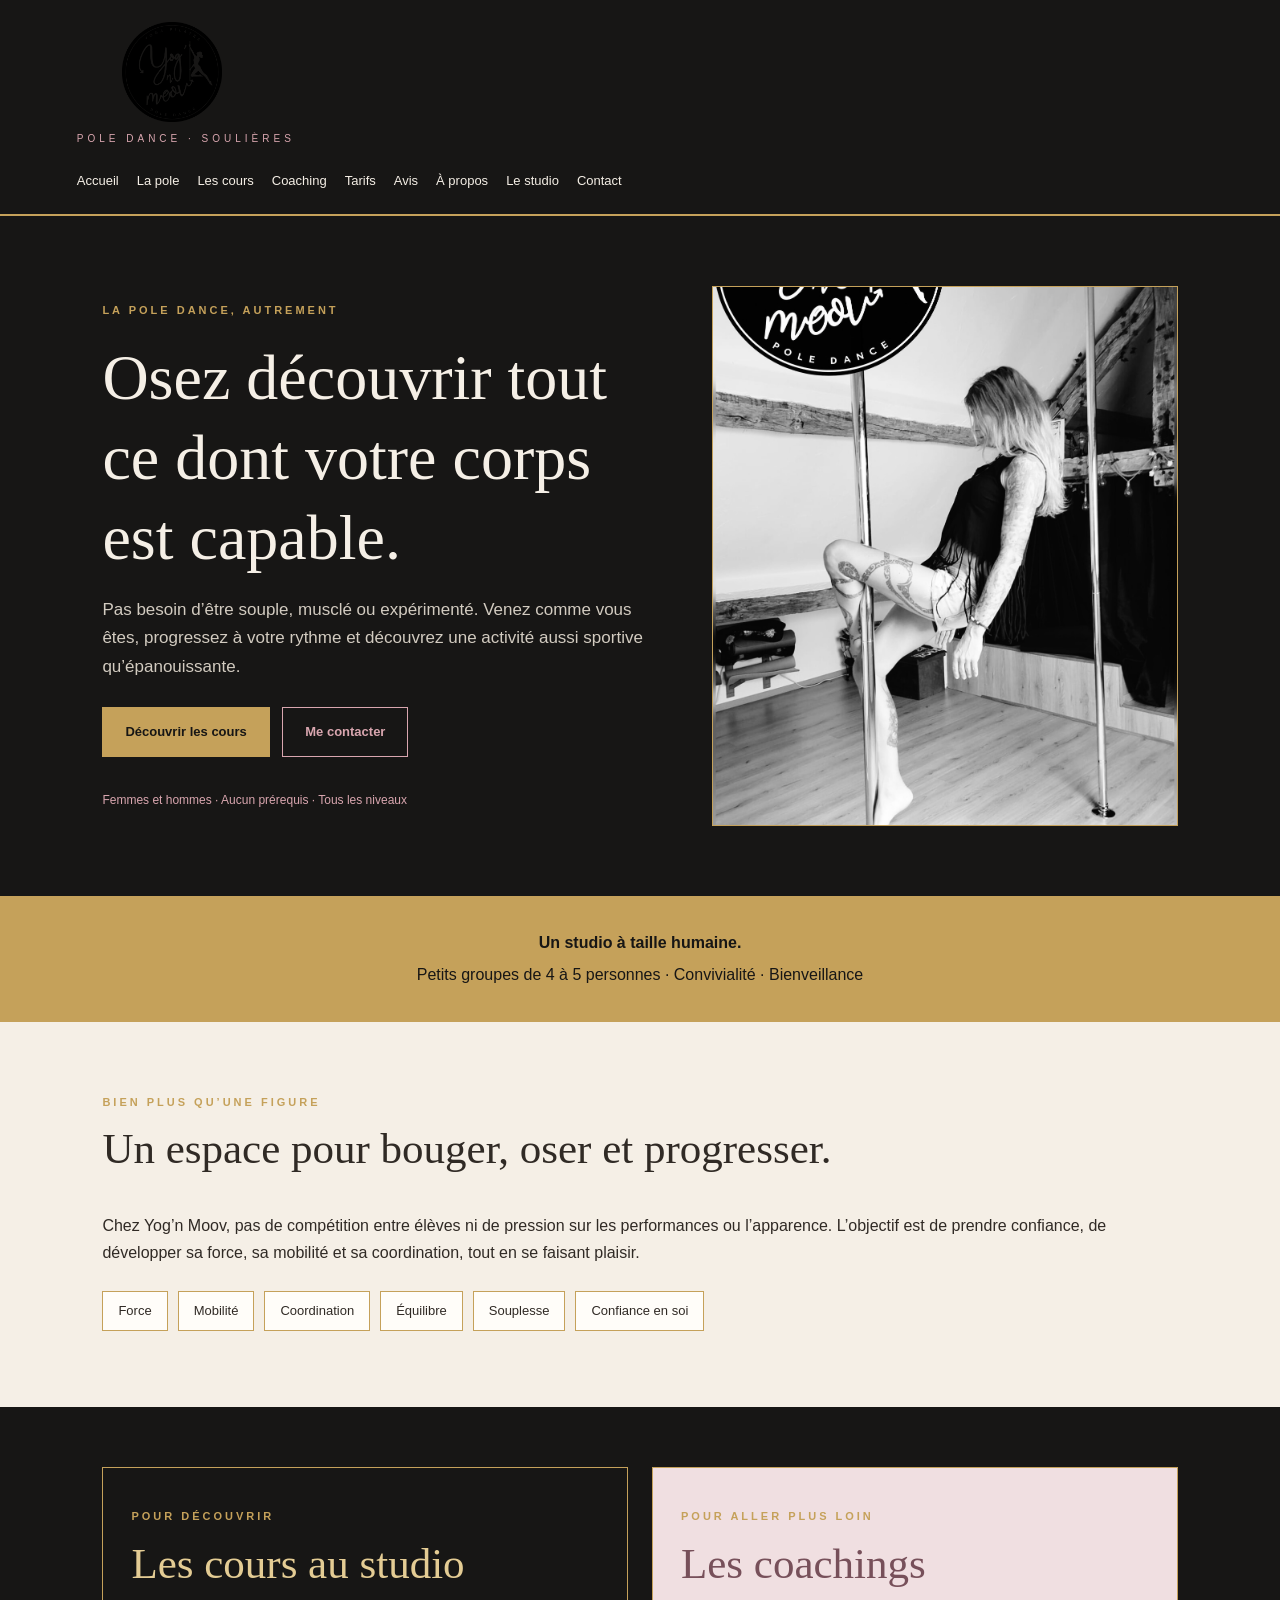
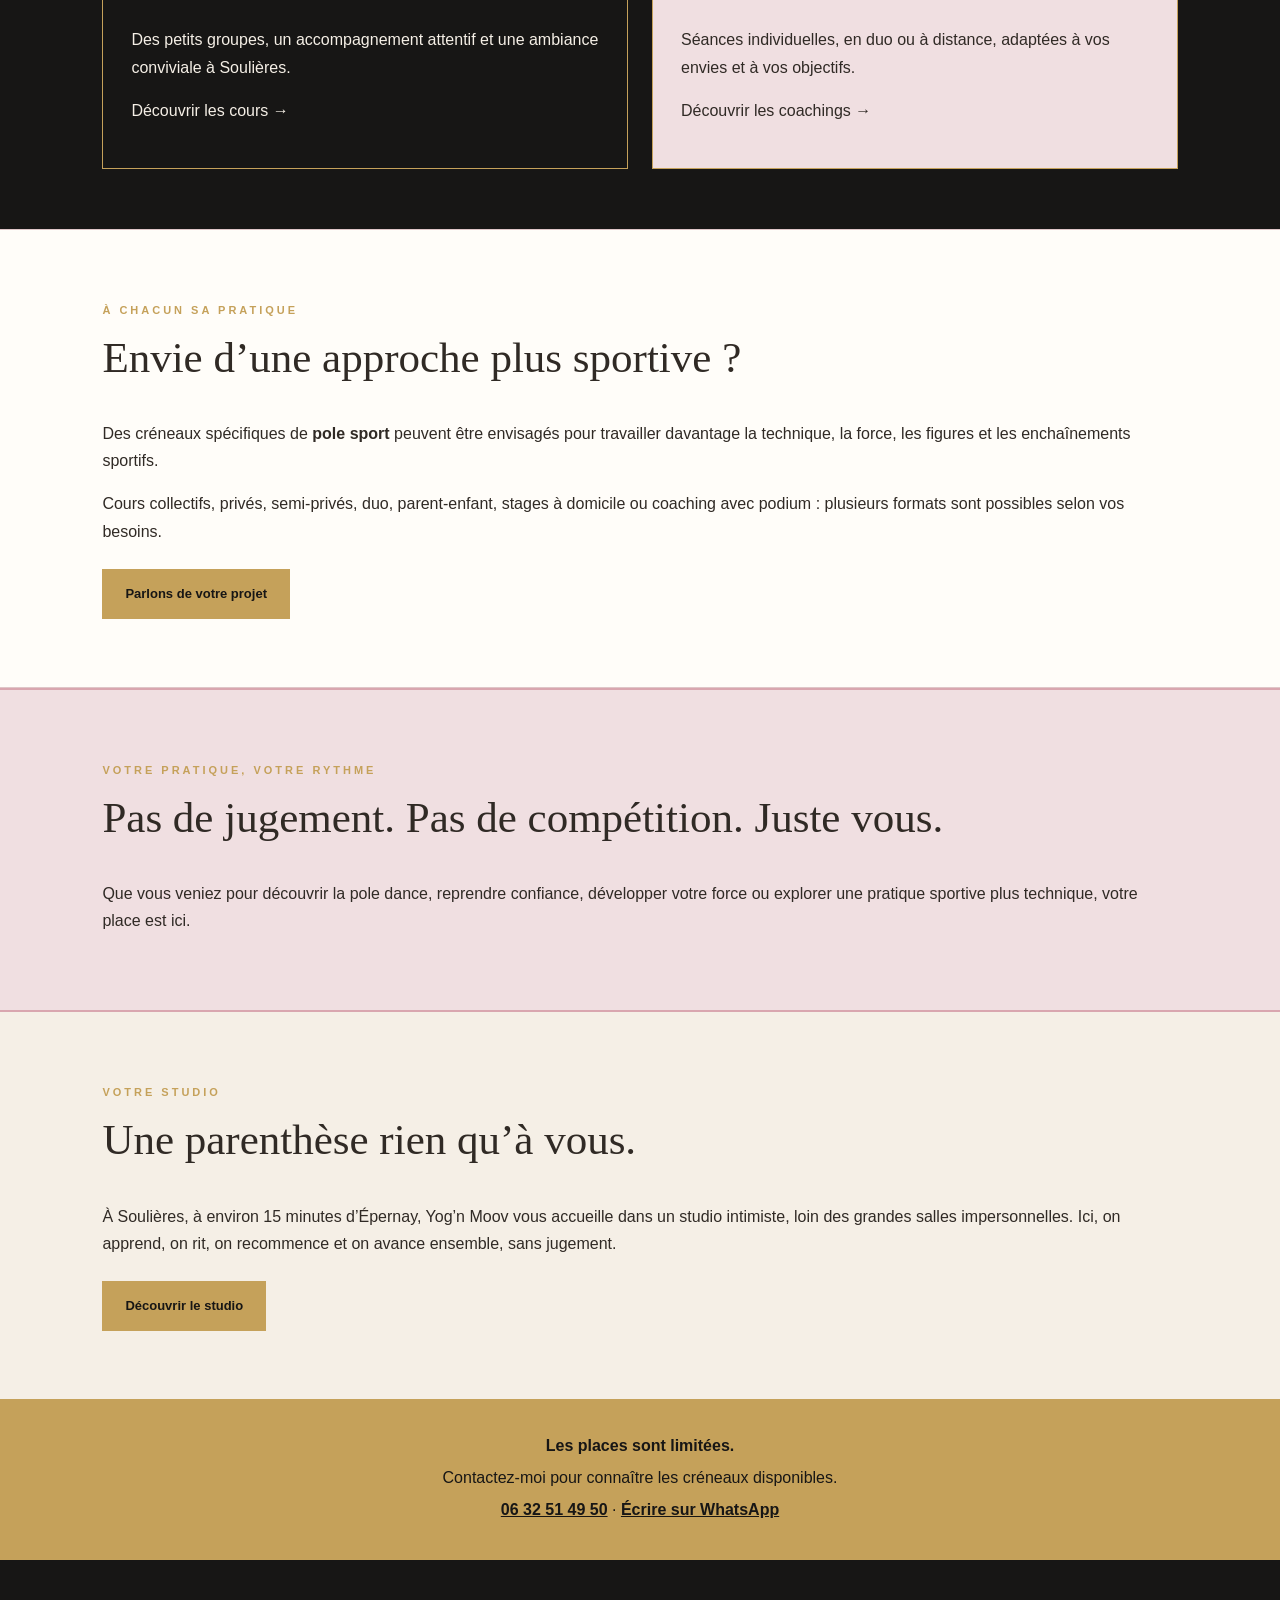
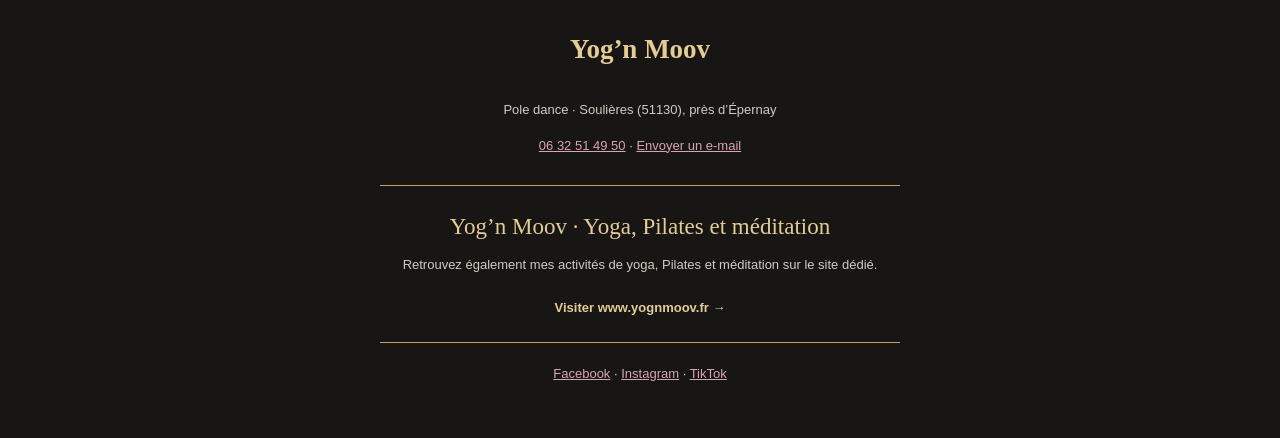
==== commit 5d16c155: "Index html" ====
--- a/index.html
+++ b/index.html
@@ -6,9 +6,7 @@
   <meta name="viewport" content="width=device-width, initial-scale=1">
 
   <title>Yog’n Moov | Pole dance près d’Épernay</title>
-
-  <meta name="description" content="Yog’n Moov, studio de pole dance à Soulières près d’Épernay. Cours en petits groupes, aucun prérequis, coachings privés et pole sport.">
-
+  <meta name="description" content="Yog’n Moov, studio de pole dance à Soulières près d’Épernay. Cours en petits groupes, aucun prérequis, coachings et pole sport.">
   <meta name="robots" content="index, follow">
 
   <style>
@@ -52,20 +50,24 @@
 
     .logo {
       display: inline-block;
-      color: var(--gold-light);
       text-decoration: none;
-      font-family: Georgia, serif;
-      font-size: 30px;
-      font-weight: bold;
-    }
-
-    .logo span {
+    }
+
+    .logo img {
       display: block;
+      width: 190px;
+      max-width: 100%;
+      height: auto;
+      max-height: 100px;
+      object-fit: contain;
+    }
+
+    .brand-caption {
+      display: block;
+      margin-top: 8px;
       color: var(--pink);
-      font-family: Arial, sans-serif;
       font-size: 10px;
       letter-spacing: 4px;
-      font-weight: normal;
     }
 
     nav {
@@ -105,6 +107,7 @@
       width: 100%;
       max-height: 540px;
       object-fit: cover;
+      object-position: center;
       border: 1px solid var(--gold);
     }
 
@@ -258,22 +261,29 @@
       border-top: 3px solid var(--gold);
     }
 
-    footer strong {
-      color: var(--gold-light);
-      font-family: Georgia, serif;
-      font-size: 26px;
-    }
-
     footer a {
       color: var(--pink);
     }
 
+    .footer-brand {
+      color: var(--gold-light);
+      font-family: Georgia, "Times New Roman", serif;
+      font-size: 27px;
+      font-weight: bold;
+    }
+
     .footer-yoga {
       margin: 28px auto 20px;
-      padding: 20px;
+      padding: 22px 15px;
       max-width: 520px;
       border-top: 1px solid var(--gold);
       border-bottom: 1px solid var(--gold);
+    }
+
+    .footer-yoga h3 {
+      color: var(--gold-light);
+      font-size: 23px;
+      margin: 5px 0 10px;
     }
 
     .footer-yoga a {
@@ -293,8 +303,8 @@
         padding: 20px 6%;
       }
 
-      .logo {
-        font-size: 26px;
+      .logo img {
+        width: 165px;
       }
 
       nav {
@@ -329,9 +339,12 @@
 <body>
 
 <header>
-  <a class="logo" href="index.html">
-    Yog’n Moov
-    <span>POLE DANCE · SOULIÈRES</span>
+  <a class="logo" href="index.html" aria-label="Yog’n Moov - Accueil">
+    <img
+      src="logo_yognmoov_noir_transparent.png"
+      alt="Logo Yog’n Moov"
+    >
+    <span class="brand-caption">POLE DANCE · SOULIÈRES</span>
   </a>
 
   <nav>
@@ -370,7 +383,7 @@
     </div>
 
     <img
-      src="images/studio-assise.jpg"
+      src="studio-assise.jpg"
       alt="Le studio de pole dance Yog’n Moov à Soulières"
     >
   </section>
@@ -485,7 +498,7 @@
 </main>
 
 <footer>
-  <p><strong>Yog’n Moov</strong></p>
+  <p class="footer-brand">Yog’n Moov</p>
 
   <p>Pole dance · Soulières (51130), près d’Épernay</p>
 
@@ -496,8 +509,11 @@
   </p>
 
   <div class="footer-yoga">
-    <p><strong>Yog’n Moov · Yoga, Pilates et méditation</strong></p>
-    <p>Retrouvez également toutes les activités bien-être sur le site dédié.</p>
+    <h3>Yog’n Moov · Yoga, Pilates et méditation</h3>
+    <p>
+      Retrouvez également mes activités de yoga, Pilates et méditation
+      sur le site dédié.
+    </p>
     <a href="https://www.yognmoov.fr" target="_blank" rel="noopener noreferrer">
       Visiter www.yognmoov.fr →
     </a>
@@ -514,4 +530,3 @@
 
 </body>
 </html>
-
